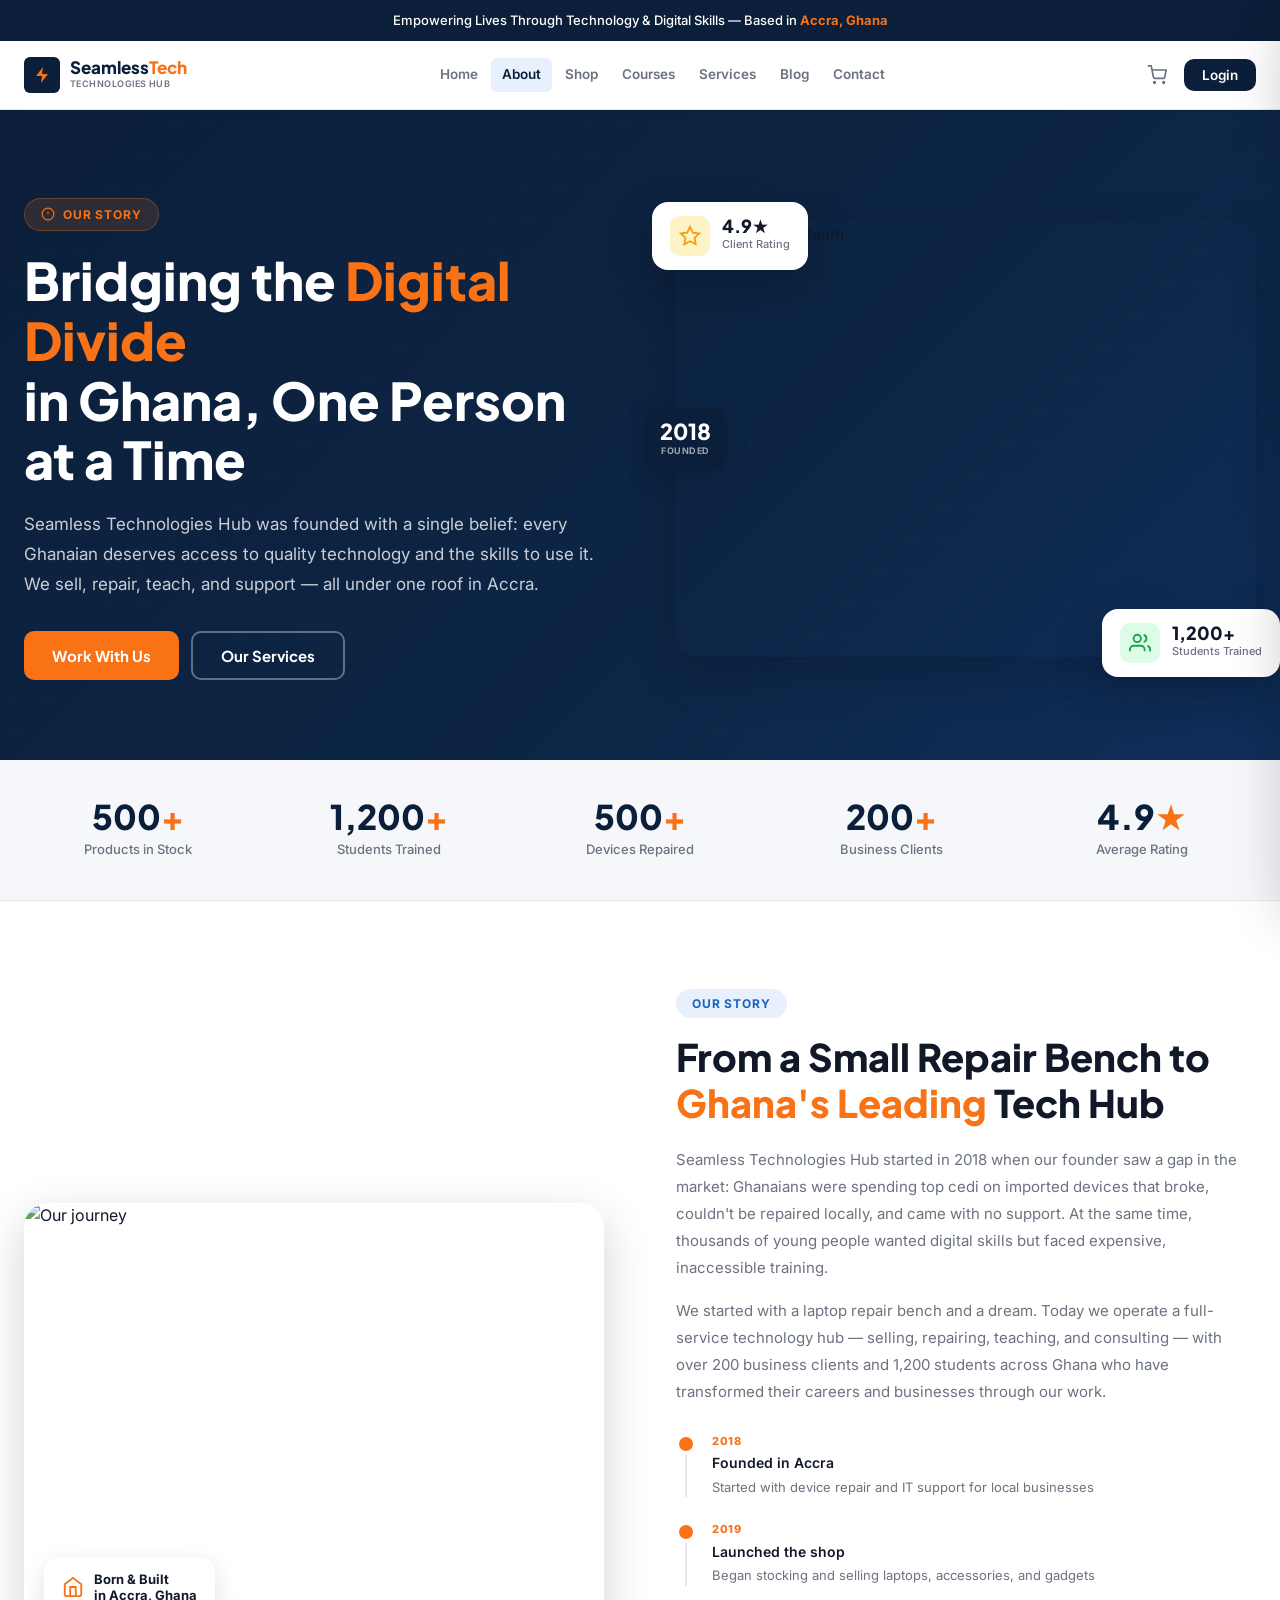
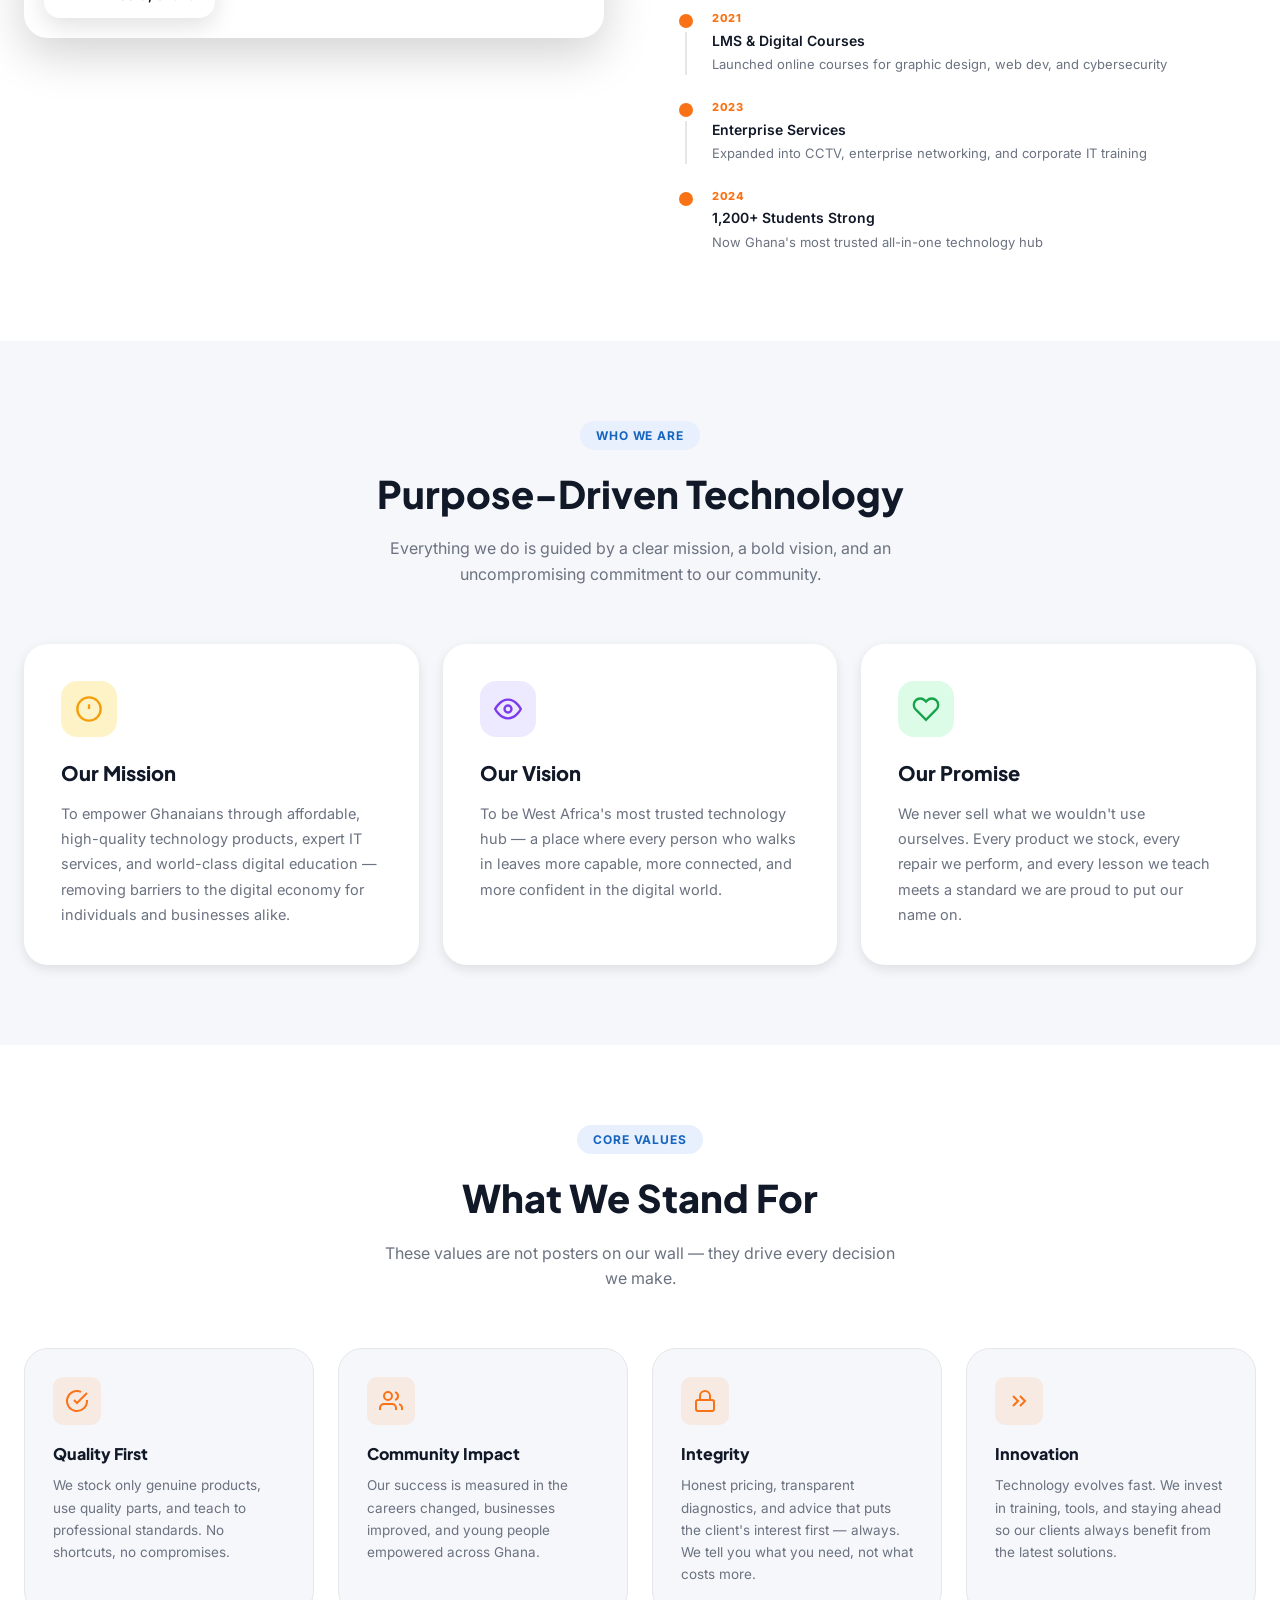
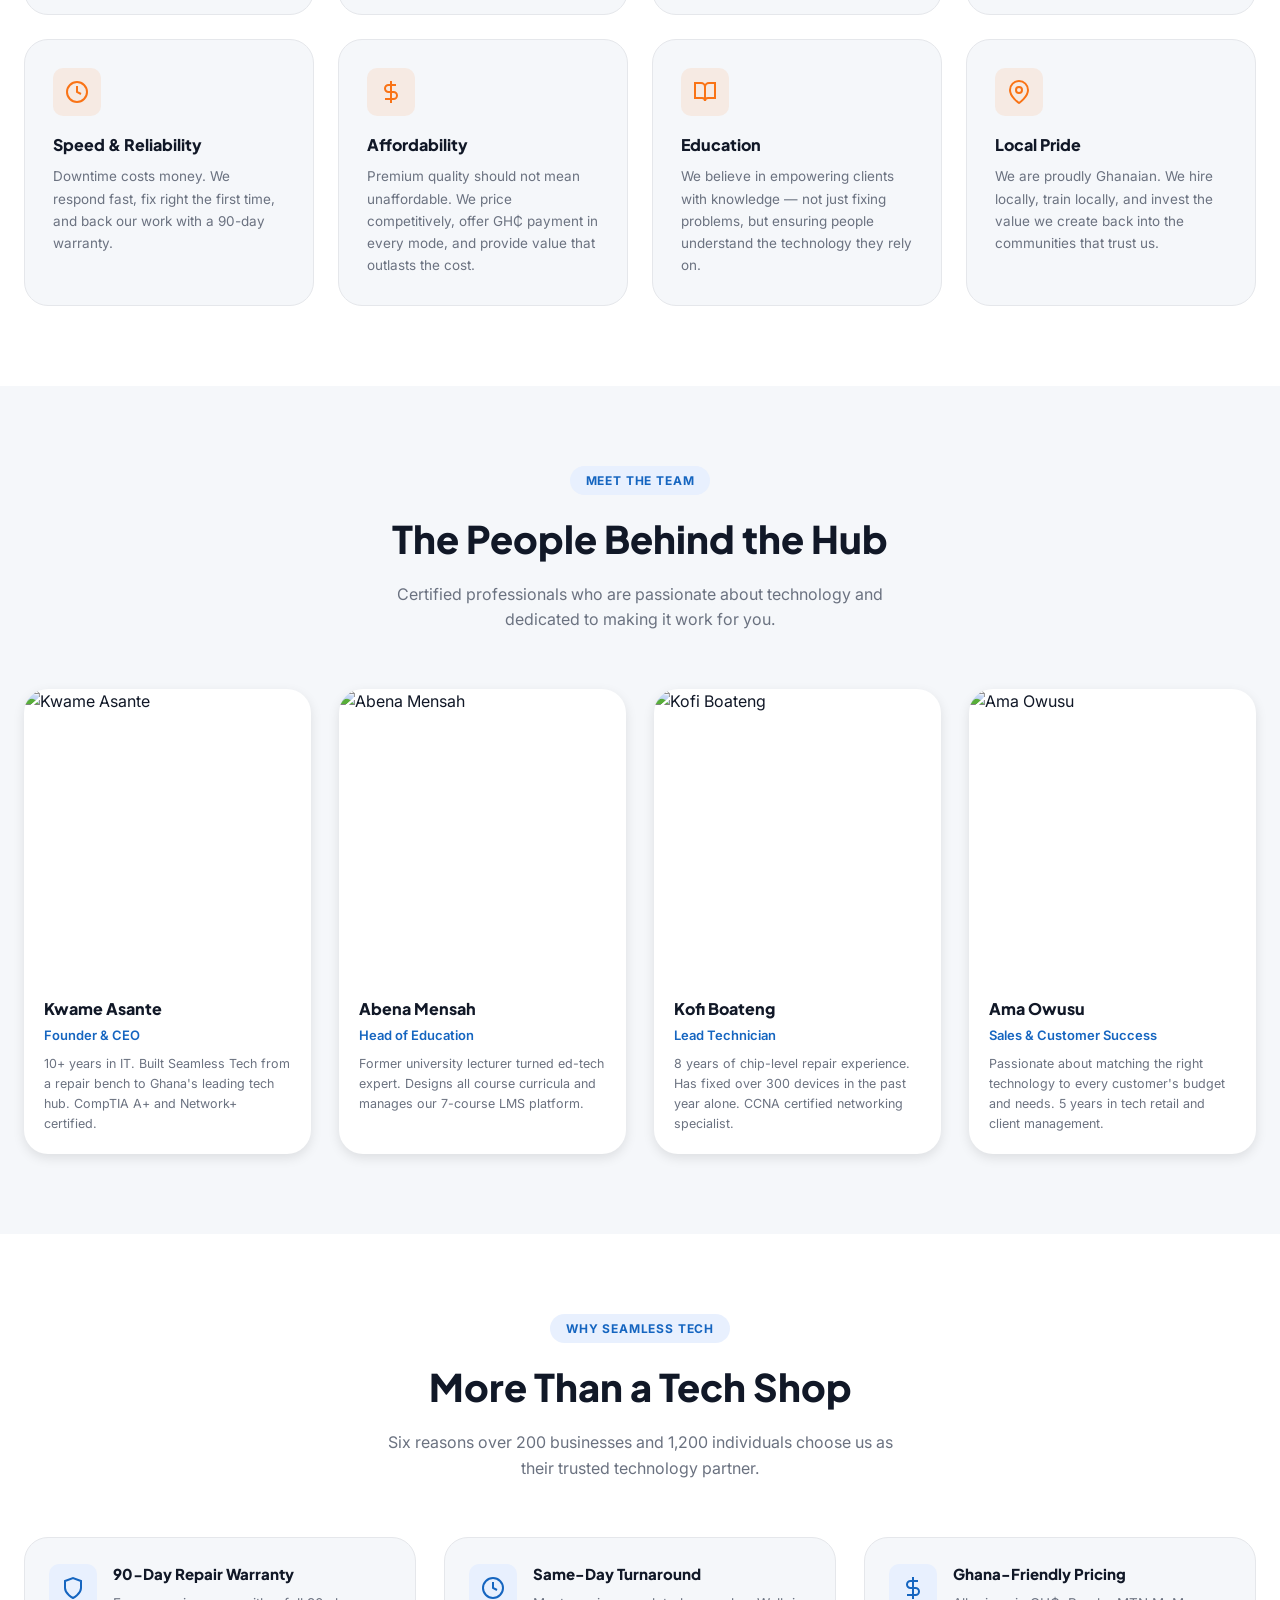
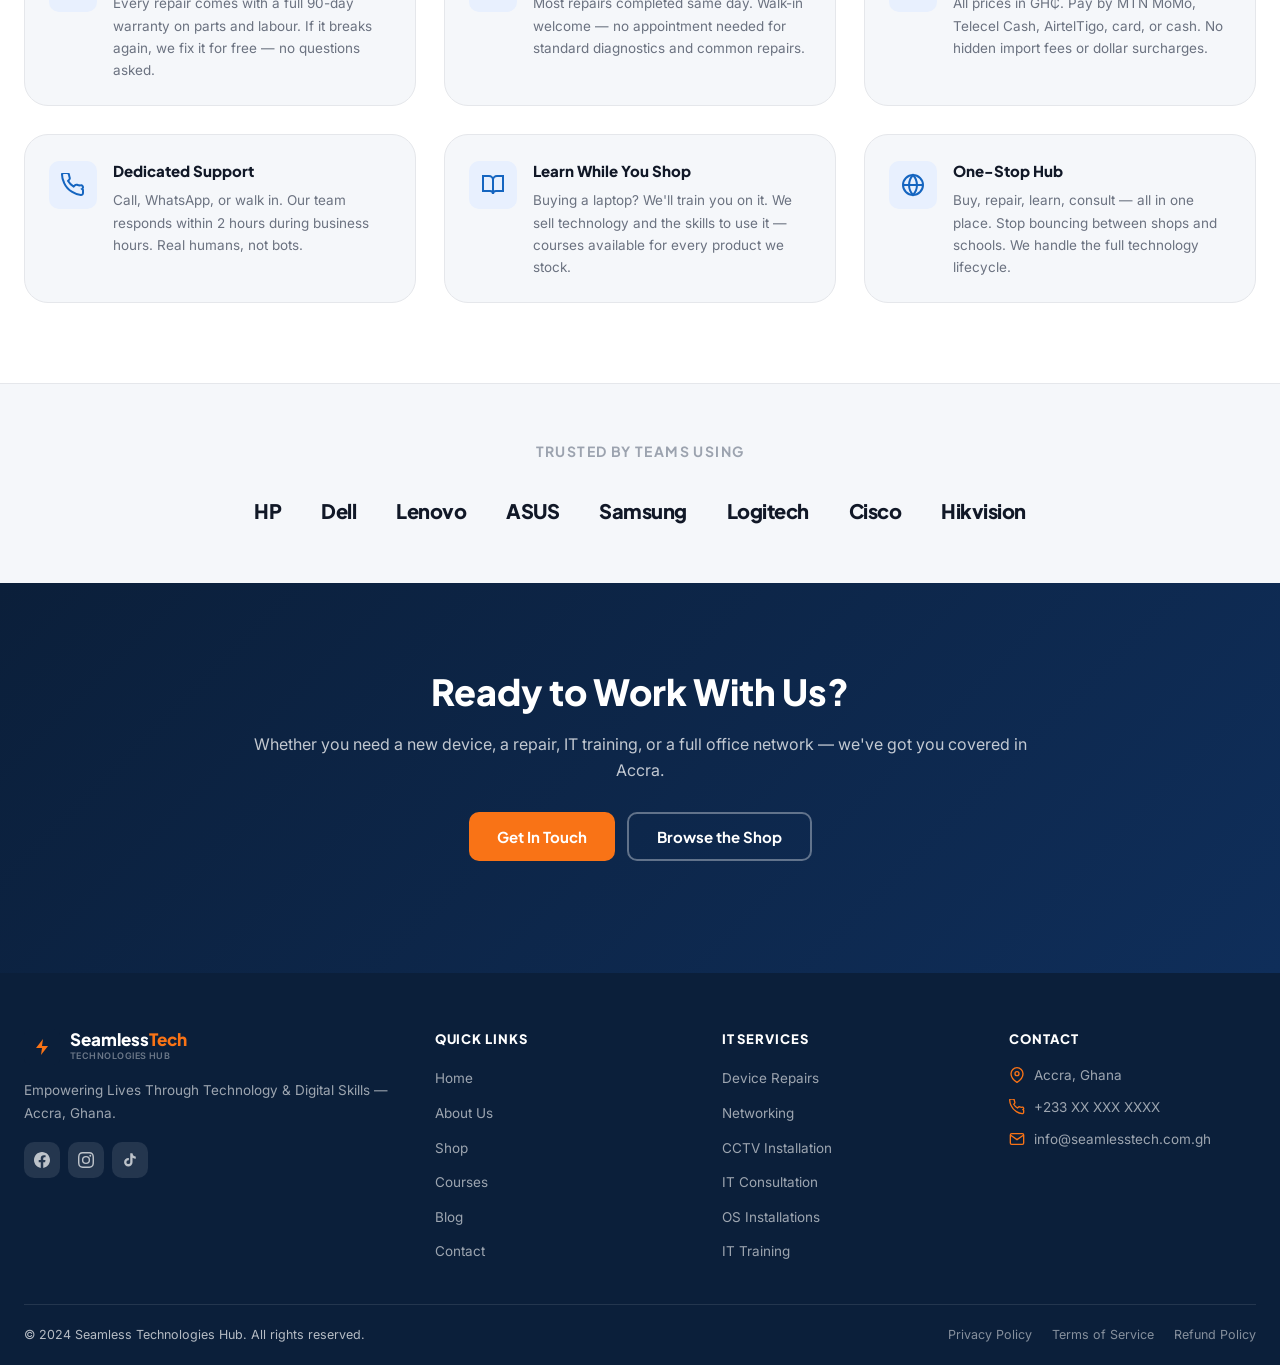
==== about.html @ 47b80f0e "feat: add about.html — company about page Split hero with floating stat cards, 5-point founding time" ====
<!DOCTYPE html>
<html lang="en">
<head>
<meta charset="UTF-8">
<meta name="viewport" content="width=device-width,initial-scale=1">
<title>About Us — Seamless Technologies Hub</title>
<link rel="preconnect" href="https://fonts.googleapis.com">
<link rel="preconnect" href="https://fonts.gstatic.com" crossorigin>
<link href="https://fonts.googleapis.com/css2?family=Inter:wght@400;500;600&family=Plus+Jakarta+Sans:wght@600;700;800&display=swap" rel="stylesheet">
<style>
:root{
  --navy:#0B1F3A;--navy-mid:#1A3A6B;--blue:#1565C0;--blue-lt:#E8F0FE;
  --orange:#F97316;--orange-dk:#EA6508;--white:#FFFFFF;--off-white:#F5F7FA;
  --gray-100:#F3F4F6;--gray-200:#E5E7EB;--gray-400:#9CA3AF;--gray-600:#6B7280;--gray-900:#111827;
  --green:#16A34A;--red:#DC2626;--amber:#F59E0B;
  --font-head:'Plus Jakarta Sans',sans-serif;--font-body:'Inter',sans-serif;
  --shadow-sm:0 1px 3px rgba(0,0,0,0.08);--shadow-md:0 4px 12px rgba(0,0,0,0.10);
  --shadow-lg:0 8px 24px rgba(0,0,0,0.12);--shadow-xl:0 16px 48px rgba(0,0,0,0.18);
  --r-sm:6px;--r-md:10px;--r-lg:16px;--r-xl:24px;--r-full:9999px;
}
*{margin:0;padding:0;box-sizing:border-box}
body{font-family:var(--font-body);color:var(--gray-900);background:#fff;line-height:1.6}
a{text-decoration:none;color:inherit}
img{display:block;max-width:100%}

/* ANNOUNCE */
.announce{background:var(--navy);color:#fff;text-align:center;padding:10px 20px;font-size:13px;font-weight:500}
.announce strong{color:var(--orange)}

/* HEADER */
.header{background:#fff;border-bottom:1px solid var(--gray-200);position:sticky;top:0;z-index:100;box-shadow:var(--shadow-sm)}
.hdr-inner{max-width:1280px;margin:0 auto;padding:0 24px;display:flex;align-items:center;gap:24px;height:68px}
.logo{display:flex;align-items:center;gap:10px;text-decoration:none;flex-shrink:0}
.logo-mark{width:36px;height:36px;background:var(--navy);border-radius:var(--r-sm);display:flex;align-items:center;justify-content:center}
.logo-mark svg{width:20px;height:20px}
.logo-text{font-family:var(--font-head);font-weight:800;font-size:17px;color:var(--navy);line-height:1.1}
.logo-text span{color:var(--orange)}
.logo-sub{font-size:9px;font-weight:600;color:var(--gray-600);letter-spacing:.05em;text-transform:uppercase}
nav{display:flex;align-items:center;gap:2px;flex:1;justify-content:center}
nav a{font-size:13.5px;font-weight:600;color:var(--gray-600);padding:6px 11px;border-radius:var(--r-sm);transition:.2s;white-space:nowrap}
nav a:hover{background:var(--blue-lt);color:var(--blue)}
nav a.active{color:var(--navy);background:var(--blue-lt)}
.hdr-actions{display:flex;align-items:center;gap:8px;flex-shrink:0}
.hdr-icon{width:38px;height:38px;border:none;background:none;cursor:pointer;border-radius:var(--r-md);display:flex;align-items:center;justify-content:center;color:var(--gray-600);transition:.2s;position:relative}
.hdr-icon:hover{background:var(--gray-100);color:var(--navy)}
.cart-badge{position:absolute;top:4px;right:4px;background:var(--orange);color:#fff;border-radius:var(--r-full);font-size:9px;font-weight:700;min-width:16px;height:16px;display:flex;align-items:center;justify-content:center;padding:0 3px}
.btn-login{background:var(--navy);color:#fff;border:none;padding:8px 18px;border-radius:var(--r-md);font-size:13.5px;font-weight:600;cursor:pointer;font-family:var(--font-body);transition:.2s}
.btn-login:hover{background:var(--navy-mid)}
.hamburger{display:none;flex-direction:column;gap:5px;cursor:pointer;padding:8px;background:none;border:none}
.hamburger span{display:block;width:22px;height:2px;background:var(--gray-900);border-radius:2px}
.mobile-nav{display:none;background:#fff;border-top:1px solid var(--gray-200);padding:16px 24px;flex-direction:column;gap:4px}
.mobile-nav a{padding:10px 12px;border-radius:var(--r-sm);font-size:14px;font-weight:600;color:var(--gray-700)}
.mobile-nav a:hover,.mobile-nav a.active{background:var(--blue-lt);color:var(--blue)}
.mobile-nav.open{display:flex}

/* HERO */
.hero{background:linear-gradient(135deg,var(--navy) 0%,#0d2545 60%,#0f2e5a 100%);padding:88px 24px 80px;position:relative;overflow:hidden}
.hero::before{content:'';position:absolute;inset:0;background-image:radial-gradient(circle,rgba(255,255,255,.04) 1px,transparent 1px);background-size:32px 32px;pointer-events:none}
.hero-inner{max-width:1280px;margin:0 auto;display:grid;grid-template-columns:1fr 1fr;gap:72px;align-items:center;position:relative;z-index:1}
.hero-eyebrow{display:inline-flex;align-items:center;gap:8px;background:rgba(249,115,22,.15);border:1px solid rgba(249,115,22,.3);border-radius:var(--r-full);padding:6px 16px;font-size:12px;font-weight:700;color:var(--orange);text-transform:uppercase;letter-spacing:.07em;margin-bottom:20px}
.hero-title{font-family:var(--font-head);font-size:clamp(30px,4.5vw,52px);font-weight:800;color:#fff;line-height:1.15;margin-bottom:20px}
.hero-title em{color:var(--orange);font-style:normal}
.hero-sub{font-size:17px;color:rgba(255,255,255,.78);line-height:1.75;margin-bottom:32px}
.hero-cta-row{display:flex;gap:12px;flex-wrap:wrap}
.btn-primary{background:var(--orange);color:#fff;border:none;padding:13px 28px;border-radius:var(--r-md);font-size:15px;font-weight:700;font-family:var(--font-head);cursor:pointer;transition:.2s}
.btn-primary:hover{background:var(--orange-dk);transform:translateY(-1px);box-shadow:0 4px 16px rgba(249,115,22,.4)}
.btn-outline-white{background:transparent;color:#fff;border:2px solid rgba(255,255,255,.35);padding:13px 28px;border-radius:var(--r-md);font-size:15px;font-weight:700;font-family:var(--font-head);cursor:pointer;transition:.2s}
.btn-outline-white:hover{border-color:#fff;background:rgba(255,255,255,.08)}

/* HERO IMAGE CLUSTER */
.hero-visual{position:relative;display:flex;justify-content:center;align-items:center}
.hero-img-main{width:100%;border-radius:var(--r-xl);overflow:hidden;box-shadow:var(--shadow-xl);aspect-ratio:4/3}
.hero-img-main img{width:100%;height:100%;object-fit:cover}
.hero-float-card{position:absolute;background:#fff;border-radius:var(--r-lg);padding:14px 18px;box-shadow:var(--shadow-xl);display:flex;align-items:center;gap:12px}
.hero-float-card.top-left{top:-20px;left:-24px}
.hero-float-card.bottom-right{bottom:-20px;right:-24px}
.float-icon{width:40px;height:40px;border-radius:var(--r-md);display:flex;align-items:center;justify-content:center;flex-shrink:0}
.float-num{font-family:var(--font-head);font-size:18px;font-weight:800;color:var(--gray-900);line-height:1}
.float-label{font-size:11px;color:var(--gray-600);font-weight:500;margin-top:1px}
.founded-badge{position:absolute;top:50%;left:-32px;transform:translateY(-50%);background:var(--navy);border-radius:var(--r-lg);padding:12px 16px;box-shadow:var(--shadow-lg);text-align:center;color:#fff;min-width:72px}
.founded-badge .year{font-family:var(--font-head);font-size:22px;font-weight:800;line-height:1}
.founded-badge .tag{font-size:9px;font-weight:700;color:rgba(255,255,255,.6);text-transform:uppercase;letter-spacing:.06em;margin-top:2px}

/* STATS STRIP */
.stats-strip{background:var(--off-white);border-bottom:1px solid var(--gray-200);padding:40px 24px}
.stats-inner{max-width:1280px;margin:0 auto;display:grid;grid-template-columns:repeat(5,1fr);gap:24px;text-align:center}
.stat-num{font-family:var(--font-head);font-size:34px;font-weight:800;color:var(--navy);line-height:1}
.stat-num span{color:var(--orange)}
.stat-label{font-size:13px;color:var(--gray-600);margin-top:5px;font-weight:500}

/* STORY */
.story-section{padding:88px 24px}
.story-inner{max-width:1280px;margin:0 auto;display:grid;grid-template-columns:1fr 1fr;gap:72px;align-items:center}
.story-img{border-radius:var(--r-xl);overflow:hidden;box-shadow:var(--shadow-xl);aspect-ratio:4/3;position:relative}
.story-img img{width:100%;height:100%;object-fit:cover}
.story-img-badge{position:absolute;bottom:20px;left:20px;background:#fff;border-radius:var(--r-lg);padding:14px 18px;box-shadow:var(--shadow-lg);display:flex;align-items:center;gap:10px}
.story-img-badge svg{width:22px;height:22px;color:var(--orange)}
.story-img-badge-text{font-size:13px;font-weight:700;color:var(--gray-900);line-height:1.3}
.story-content .section-eyebrow{display:inline-block;background:var(--blue-lt);color:var(--blue);border-radius:var(--r-full);padding:5px 16px;font-size:12px;font-weight:700;text-transform:uppercase;letter-spacing:.07em;margin-bottom:16px}
.story-content h2{font-family:var(--font-head);font-size:clamp(26px,3.5vw,38px);font-weight:800;color:var(--gray-900);line-height:1.2;margin-bottom:20px}
.story-content h2 span{color:var(--orange)}
.story-content p{font-size:15px;color:var(--gray-600);line-height:1.8;margin-bottom:16px}
.story-milestones{display:flex;flex-direction:column;gap:0;margin-top:28px}
.milestone{display:flex;gap:16px;padding-bottom:24px;position:relative}
.milestone:last-child{padding-bottom:0}
.milestone-line{display:flex;flex-direction:column;align-items:center;flex-shrink:0;width:20px}
.milestone-dot{width:14px;height:14px;border-radius:var(--r-full);background:var(--orange);border:2px solid var(--orange);flex-shrink:0;margin-top:4px}
.milestone-tail{flex:1;width:2px;background:var(--gray-200);margin-top:4px}
.milestone:last-child .milestone-tail{display:none}
.milestone-year{font-size:11px;font-weight:800;color:var(--orange);text-transform:uppercase;letter-spacing:.06em;margin-bottom:2px}
.milestone-text{font-size:14px;color:var(--gray-900);font-weight:600;margin-bottom:2px}
.milestone-sub{font-size:13px;color:var(--gray-600)}

/* MISSION VISION */
.mv-section{background:var(--off-white);padding:80px 24px}
.mv-inner{max-width:1280px;margin:0 auto}
.mv-header{text-align:center;margin-bottom:56px}
.mv-header h2{font-family:var(--font-head);font-size:clamp(26px,4vw,38px);font-weight:800;color:var(--gray-900);margin-bottom:12px}
.mv-header p{font-size:16px;color:var(--gray-600);max-width:520px;margin:0 auto}
.mv-grid{display:grid;grid-template-columns:repeat(3,1fr);gap:24px}
.mv-card{background:#fff;border-radius:var(--r-xl);padding:36px;box-shadow:var(--shadow-md);transition:.2s;border:1px solid transparent}
.mv-card:hover{box-shadow:var(--shadow-lg);border-color:var(--gray-200);transform:translateY(-3px)}
.mv-icon{width:56px;height:56px;border-radius:var(--r-lg);display:flex;align-items:center;justify-content:center;margin-bottom:20px}
.mv-card h3{font-family:var(--font-head);font-size:20px;font-weight:800;color:var(--gray-900);margin-bottom:12px}
.mv-card p{font-size:14.5px;color:var(--gray-600);line-height:1.75}

/* VALUES */
.values-section{padding:80px 24px}
.values-inner{max-width:1280px;margin:0 auto}
.values-header{text-align:center;margin-bottom:56px}
.section-eyebrow{display:inline-block;background:var(--blue-lt);color:var(--blue);border-radius:var(--r-full);padding:5px 16px;font-size:12px;font-weight:700;text-transform:uppercase;letter-spacing:.07em;margin-bottom:14px}
.section-title{font-family:var(--font-head);font-size:clamp(26px,4vw,38px);font-weight:800;color:var(--gray-900);margin-bottom:12px}
.section-sub{font-size:16px;color:var(--gray-600);max-width:520px;margin:0 auto}
.values-grid{display:grid;grid-template-columns:repeat(4,1fr);gap:24px}
.value-card{background:var(--off-white);border-radius:var(--r-xl);padding:28px;border:1px solid var(--gray-200);transition:.2s}
.value-card:hover{background:var(--navy);border-color:var(--navy)}
.value-card:hover .value-title{color:#fff}
.value-card:hover .value-desc{color:rgba(255,255,255,.7)}
.value-icon{width:48px;height:48px;border-radius:var(--r-md);background:rgba(249,115,22,.1);display:flex;align-items:center;justify-content:center;margin-bottom:16px;transition:.2s}
.value-card:hover .value-icon{background:rgba(249,115,22,.2)}
.value-icon svg{width:24px;height:24px;color:var(--orange)}
.value-title{font-family:var(--font-head);font-size:16px;font-weight:800;color:var(--gray-900);margin-bottom:8px;transition:.2s}
.value-desc{font-size:13.5px;color:var(--gray-600);line-height:1.65;transition:.2s}

/* TEAM */
.team-section{background:var(--off-white);padding:80px 24px}
.team-inner{max-width:1280px;margin:0 auto}
.team-header{text-align:center;margin-bottom:56px}
.team-grid{display:grid;grid-template-columns:repeat(4,1fr);gap:28px}
.team-card{background:#fff;border-radius:var(--r-xl);overflow:hidden;box-shadow:var(--shadow-md);transition:.2s}
.team-card:hover{box-shadow:var(--shadow-lg);transform:translateY(-4px)}
.team-card-img{aspect-ratio:1;overflow:hidden;position:relative}
.team-card-img img{width:100%;height:100%;object-fit:cover;transition:.4s}
.team-card:hover .team-card-img img{transform:scale(1.06)}
.team-overlay{position:absolute;inset:0;background:linear-gradient(to top,rgba(11,31,58,.8) 0%,transparent 50%);opacity:0;transition:.3s;display:flex;align-items:flex-end;padding:16px}
.team-card:hover .team-overlay{opacity:1}
.team-social{display:flex;gap:8px}
.team-social-btn{width:32px;height:32px;background:rgba(255,255,255,.15);border-radius:var(--r-sm);display:flex;align-items:center;justify-content:center;color:#fff;transition:.2s;border:1px solid rgba(255,255,255,.2)}
.team-social-btn:hover{background:var(--orange);border-color:var(--orange)}
.team-social-btn svg{width:14px;height:14px}
.team-body{padding:20px}
.team-name{font-family:var(--font-head);font-size:16px;font-weight:800;color:var(--gray-900);margin-bottom:4px}
.team-role{font-size:13px;color:var(--blue);font-weight:600;margin-bottom:8px}
.team-bio{font-size:12.5px;color:var(--gray-600);line-height:1.6}

/* WHY US */
.why-section{padding:80px 24px;background:#fff}
.why-inner{max-width:1280px;margin:0 auto}
.why-grid{display:grid;grid-template-columns:repeat(3,1fr);gap:28px;margin-top:56px}
.why-card{display:flex;gap:16px;padding:24px;border-radius:var(--r-xl);background:var(--off-white);border:1px solid var(--gray-200);transition:.2s}
.why-card:hover{box-shadow:var(--shadow-md);border-color:var(--blue-lt)}
.why-icon{width:48px;height:48px;border-radius:var(--r-md);background:var(--blue-lt);display:flex;align-items:center;justify-content:center;flex-shrink:0;margin-top:2px}
.why-icon svg{width:24px;height:24px;color:var(--blue)}
.why-content h4{font-family:var(--font-head);font-size:15px;font-weight:800;color:var(--gray-900);margin-bottom:6px}
.why-content p{font-size:13.5px;color:var(--gray-600);line-height:1.65}

/* PARTNERS */
.partners-section{padding:56px 24px;background:var(--off-white);border-top:1px solid var(--gray-200)}
.partners-inner{max-width:1280px;margin:0 auto;text-align:center}
.partners-inner h3{font-family:var(--font-head);font-size:14px;font-weight:700;color:var(--gray-400);text-transform:uppercase;letter-spacing:.1em;margin-bottom:32px}
.partner-logos{display:flex;align-items:center;justify-content:center;gap:40px;flex-wrap:wrap}
.partner-logo{font-family:var(--font-head);font-size:20px;font-weight:800;color:var(--gray-300);letter-spacing:-.5px;transition:.2s}
.partner-logo:hover{color:var(--gray-400)}

/* CTA BANNER */
.cta-banner{background:linear-gradient(135deg,var(--navy) 0%,#0f2e5a 100%);padding:80px 24px}
.cta-inner{max-width:800px;margin:0 auto;text-align:center}
.cta-inner h2{font-family:var(--font-head);font-size:clamp(24px,3.5vw,36px);font-weight:800;color:#fff;margin-bottom:12px}
.cta-inner p{font-size:16px;color:rgba(255,255,255,.75);margin-bottom:28px}
.cta-btns{display:flex;gap:12px;justify-content:center;flex-wrap:wrap;margin-bottom:32px}
.cta-btn-secondary{background:transparent;color:#fff;border:2px solid rgba(255,255,255,.35);padding:13px 28px;border-radius:var(--r-md);font-size:15px;font-weight:700;font-family:var(--font-head);cursor:pointer;transition:.2s}
.cta-btn-secondary:hover{border-color:#fff;background:rgba(255,255,255,.08)}

/* FOOTER */
footer{background:var(--navy);color:rgba(255,255,255,.7);padding:56px 24px 0}
.footer-grid{max-width:1280px;margin:0 auto;display:grid;grid-template-columns:1.5fr 1fr 1fr 1fr;gap:40px;margin-bottom:40px}
.footer-brand .logo-text{color:#fff}
.footer-desc{font-size:13.5px;line-height:1.7;margin-bottom:18px;color:rgba(255,255,255,.6)}
.social-row{display:flex;gap:8px}
.social-btn{width:36px;height:36px;background:rgba(255,255,255,.1);border-radius:var(--r-md);display:flex;align-items:center;justify-content:center;color:rgba(255,255,255,.7);transition:.2s}
.social-btn:hover{background:var(--orange);color:#fff}
.social-btn svg{width:16px;height:16px}
.footer-col h4{font-family:var(--font-head);font-size:13px;font-weight:800;text-transform:uppercase;letter-spacing:.07em;color:#fff;margin-bottom:16px}
.footer-col ul{list-style:none;display:flex;flex-direction:column;gap:9px}
.footer-col ul li a{font-size:13.5px;color:rgba(255,255,255,.6);transition:.2s}
.footer-col ul li a:hover{color:#fff}
.footer-contact-item{display:flex;align-items:flex-start;gap:9px;font-size:13.5px;color:rgba(255,255,255,.6);margin-bottom:10px}
.footer-contact-item svg{width:16px;height:16px;flex-shrink:0;margin-top:2px;color:var(--orange)}
.footer-bottom{max-width:1280px;margin:0 auto;border-top:1px solid rgba(255,255,255,.1);padding:20px 0;display:flex;align-items:center;justify-content:space-between;font-size:12.5px;gap:16px;flex-wrap:wrap}
.footer-bottom-links{display:flex;gap:20px}
.footer-bottom-links a{color:rgba(255,255,255,.5);transition:.2s}
.footer-bottom-links a:hover{color:#fff}

/* CART DRAWER */
.overlay{position:fixed;inset:0;background:rgba(0,0,0,.4);z-index:200;opacity:0;pointer-events:none;transition:.3s}
.overlay.open{opacity:1;pointer-events:all}
.cart-drawer{position:fixed;right:0;top:0;bottom:0;width:400px;max-width:100vw;background:#fff;z-index:201;transform:translateX(100%);transition:.3s cubic-bezier(.4,0,0,.1);display:flex;flex-direction:column;box-shadow:var(--shadow-xl)}
.cart-drawer.open{transform:translateX(0)}
.cd-head{display:flex;align-items:center;justify-content:space-between;padding:18px 20px;border-bottom:1px solid var(--gray-200)}
.cd-head h3{font-family:var(--font-head);font-weight:800;font-size:16px}
.cd-close{background:none;border:none;cursor:pointer;padding:6px;border-radius:var(--r-sm);color:var(--gray-600);transition:.2s}
.cd-close:hover{background:var(--gray-100)}
.cd-body{flex:1;overflow-y:auto;padding:16px 20px}
.cd-empty{text-align:center;padding:48px 20px;color:var(--gray-600)}
.cd-empty svg{width:56px;height:56px;margin:0 auto 16px;color:var(--gray-300)}
.cd-empty h4{font-family:var(--font-head);font-size:16px;font-weight:700;color:var(--gray-900);margin-bottom:6px}
.cd-item{display:flex;gap:12px;padding:12px 0;border-bottom:1px solid var(--gray-200)}
.cd-item-img{width:64px;height:64px;border-radius:var(--r-md);object-fit:cover;flex-shrink:0;background:var(--gray-100)}
.cd-item-info{flex:1;min-width:0}
.cd-item-name{font-size:13.5px;font-weight:600;color:var(--gray-900);line-height:1.4;margin-bottom:4px;white-space:nowrap;overflow:hidden;text-overflow:ellipsis}
.cd-item-price{font-size:13px;color:var(--orange);font-weight:700}
.cd-item-controls{display:flex;align-items:center;gap:8px;margin-top:6px}
.cd-qty-btn{width:26px;height:26px;border:1px solid var(--gray-200);background:#fff;border-radius:var(--r-sm);cursor:pointer;font-size:15px;font-weight:600;color:var(--gray-700);display:flex;align-items:center;justify-content:center;transition:.2s}
.cd-qty-btn:hover{border-color:var(--navy);color:var(--navy)}
.cd-qty-val{font-size:13px;font-weight:600;min-width:20px;text-align:center}
.cd-item-remove{background:none;border:none;cursor:pointer;color:var(--gray-400);font-size:12px;margin-left:auto;transition:.2s}
.cd-item-remove:hover{color:var(--red)}
.cd-foot{padding:16px 20px;border-top:1px solid var(--gray-200)}
.cd-subtotal{display:flex;justify-content:space-between;font-size:14px;margin-bottom:14px}
.cd-subtotal strong{font-family:var(--font-head);font-size:16px;color:var(--gray-900)}
.cd-subtotal span{font-family:var(--font-head);font-size:16px;font-weight:800;color:var(--orange)}
.cd-checkout{width:100%;background:var(--orange);color:#fff;border:none;padding:14px;border-radius:var(--r-md);font-size:15px;font-weight:700;font-family:var(--font-head);cursor:pointer;transition:.2s;margin-bottom:8px}
.cd-checkout:hover{background:var(--orange-dk)}
.cd-view{width:100%;background:transparent;color:var(--navy);border:2px solid var(--gray-200);padding:12px;border-radius:var(--r-md);font-size:14px;font-weight:600;font-family:var(--font-body);cursor:pointer;transition:.2s}
.cd-view:hover{border-color:var(--navy);background:var(--gray-100)}

/* RESPONSIVE */
@media(max-width:1100px){
  .values-grid{grid-template-columns:repeat(2,1fr)}
  .team-grid{grid-template-columns:repeat(2,1fr)}
}
@media(max-width:900px){
  nav{display:none}
  .hamburger{display:flex}
  .hero-inner{grid-template-columns:1fr}
  .hero-visual{display:none}
  .story-inner{grid-template-columns:1fr}
  .story-img{max-width:100%}
  .mv-grid{grid-template-columns:1fr 1fr}
  .why-grid{grid-template-columns:1fr 1fr}
  .stats-inner{grid-template-columns:repeat(3,1fr)}
}
@media(max-width:640px){
  .team-grid{grid-template-columns:1fr 1fr}
  .mv-grid{grid-template-columns:1fr}
  .why-grid{grid-template-columns:1fr}
  .values-grid{grid-template-columns:1fr 1fr}
  .stats-inner{grid-template-columns:repeat(2,1fr)}
  .footer-grid{grid-template-columns:1fr 1fr;gap:28px}
}
@media(max-width:380px){
  .team-grid{grid-template-columns:1fr}
  .values-grid{grid-template-columns:1fr}
  .footer-grid{grid-template-columns:1fr}
}
</style>
</head>
<body>

<div class="announce">Empowering Lives Through Technology &amp; Digital Skills — Based in <strong>Accra, Ghana</strong></div>

<header class="header">
  <div class="hdr-inner">
    <a href="index.html" class="logo">
      <div class="logo-mark"><svg viewBox="0 0 20 20" fill="none"><path d="M11 2L4 11h6l-1 7 7-9h-6l1-7z" fill="#F97316"/></svg></div>
      <div><div class="logo-text">Seamless<span>Tech</span></div><div class="logo-sub">Technologies Hub</div></div>
    </a>
    <nav>
      <a href="index.html">Home</a>
      <a href="about.html" class="active">About</a>
      <a href="shop.html">Shop</a>
      <a href="courses.html">Courses</a>
      <a href="services.html">Services</a>
      <a href="blog.html">Blog</a>
      <a href="contact.html">Contact</a>
    </nav>
    <div class="hdr-actions">
      <button class="hdr-icon" onclick="openCart()" aria-label="Cart">
        <svg width="20" height="20" viewBox="0 0 24 24" fill="none" stroke="currentColor" stroke-width="2"><circle cx="9" cy="21" r="1"/><circle cx="20" cy="21" r="1"/><path d="M1 1h4l2.68 13.39a2 2 0 0 0 2 1.61h9.72a2 2 0 0 0 2-1.61L23 6H6"/></svg>
        <span class="cart-badge" id="cartBadge" style="display:none">0</span>
      </button>
      <button class="btn-login" onclick="window.location.href='login.html'">Login</button>
      <button class="hamburger" onclick="toggleMobileNav()"><span></span><span></span><span></span></button>
    </div>
  </div>
  <div class="mobile-nav" id="mobileNav">
    <a href="index.html">Home</a><a href="about.html" class="active">About</a><a href="shop.html">Shop</a>
    <a href="courses.html">Courses</a><a href="services.html">Services</a>
    <a href="blog.html">Blog</a><a href="contact.html">Contact</a><a href="login.html">Login / Register</a>
  </div>
</header>

<!-- HERO -->
<section class="hero">
  <div class="hero-inner">
    <div class="hero-left">
      <div class="hero-eyebrow">
        <svg viewBox="0 0 24 24" fill="none" stroke="currentColor" stroke-width="2" width="14" height="14"><circle cx="12" cy="12" r="10"/><line x1="12" y1="8" x2="12" y2="12"/><line x1="12" y1="16" x2="12.01" y2="16"/></svg>
        Our Story
      </div>
      <h1 class="hero-title">Bridging the <em>Digital Divide</em><br>in Ghana, One Person at a Time</h1>
      <p class="hero-sub">Seamless Technologies Hub was founded with a single belief: every Ghanaian deserves access to quality technology and the skills to use it. We sell, repair, teach, and support — all under one roof in Accra.</p>
      <div class="hero-cta-row">
        <button class="btn-primary" onclick="window.location.href='contact.html'">Work With Us</button>
        <button class="btn-outline-white" onclick="window.location.href='services.html'">Our Services</button>
      </div>
    </div>
    <div class="hero-visual">
      <div class="hero-img-main">
        <img src="https://images.unsplash.com/photo-1522071820081-009f0129c71c?auto=format&fit=crop&w=800&q=85" alt="Seamless Tech team">
      </div>
      <div class="hero-float-card top-left">
        <div class="float-icon" style="background:#FEF3C7">
          <svg width="22" height="22" viewBox="0 0 24 24" fill="none" stroke="#F59E0B" stroke-width="2"><polygon points="12 2 15.09 8.26 22 9.27 17 14.14 18.18 21.02 12 17.77 5.82 21.02 7 14.14 2 9.27 8.91 8.26 12 2"/></svg>
        </div>
        <div>
          <div class="float-num">4.9★</div>
          <div class="float-label">Client Rating</div>
        </div>
      </div>
      <div class="hero-float-card bottom-right">
        <div class="float-icon" style="background:#DCFCE7">
          <svg width="22" height="22" viewBox="0 0 24 24" fill="none" stroke="#16A34A" stroke-width="2"><path d="M17 21v-2a4 4 0 0 0-4-4H5a4 4 0 0 0-4 4v2"/><circle cx="9" cy="7" r="4"/><path d="M23 21v-2a4 4 0 0 0-3-3.87"/><path d="M16 3.13a4 4 0 0 1 0 7.75"/></svg>
        </div>
        <div>
          <div class="float-num">1,200+</div>
          <div class="float-label">Students Trained</div>
        </div>
      </div>
      <div class="founded-badge">
        <div class="year">2018</div>
        <div class="tag">Founded</div>
      </div>
    </div>
  </div>
</section>

<!-- STATS -->
<div class="stats-strip">
  <div class="stats-inner">
    <div class="stat-item">
      <div class="stat-num">500<span>+</span></div>
      <div class="stat-label">Products in Stock</div>
    </div>
    <div class="stat-item">
      <div class="stat-num">1,200<span>+</span></div>
      <div class="stat-label">Students Trained</div>
    </div>
    <div class="stat-item">
      <div class="stat-num">500<span>+</span></div>
      <div class="stat-label">Devices Repaired</div>
    </div>
    <div class="stat-item">
      <div class="stat-num">200<span>+</span></div>
      <div class="stat-label">Business Clients</div>
    </div>
    <div class="stat-item">
      <div class="stat-num">4.9<span>★</span></div>
      <div class="stat-label">Average Rating</div>
    </div>
  </div>
</div>

<!-- OUR STORY -->
<section class="story-section">
  <div class="story-inner">
    <div class="story-img">
      <img src="https://images.unsplash.com/photo-1531482615713-2afd69097998?auto=format&fit=crop&w=800&q=85" alt="Our journey">
      <div class="story-img-badge">
        <svg viewBox="0 0 24 24" fill="none" stroke="currentColor" stroke-width="2"><path d="M3 9l9-7 9 7v11a2 2 0 0 1-2 2H5a2 2 0 0 1-2-2z"/><polyline points="9 22 9 12 15 12 15 22"/></svg>
        <div class="story-img-badge-text">Born &amp; Built<br>in Accra, Ghana</div>
      </div>
    </div>
    <div class="story-content">
      <div class="section-eyebrow">Our Story</div>
      <h2>From a Small Repair Bench to <span>Ghana's Leading</span> Tech Hub</h2>
      <p>Seamless Technologies Hub started in 2018 when our founder saw a gap in the market: Ghanaians were spending top cedi on imported devices that broke, couldn't be repaired locally, and came with no support. At the same time, thousands of young people wanted digital skills but faced expensive, inaccessible training.</p>
      <p>We started with a laptop repair bench and a dream. Today we operate a full-service technology hub — selling, repairing, teaching, and consulting — with over 200 business clients and 1,200 students across Ghana who have transformed their careers and businesses through our work.</p>
      <div class="story-milestones">
        <div class="milestone">
          <div class="milestone-line">
            <div class="milestone-dot"></div>
            <div class="milestone-tail"></div>
          </div>
          <div>
            <div class="milestone-year">2018</div>
            <div class="milestone-text">Founded in Accra</div>
            <div class="milestone-sub">Started with device repair and IT support for local businesses</div>
          </div>
        </div>
        <div class="milestone">
          <div class="milestone-line">
            <div class="milestone-dot"></div>
            <div class="milestone-tail"></div>
          </div>
          <div>
            <div class="milestone-year">2019</div>
            <div class="milestone-text">Launched the shop</div>
            <div class="milestone-sub">Began stocking and selling laptops, accessories, and gadgets</div>
          </div>
        </div>
        <div class="milestone">
          <div class="milestone-line">
            <div class="milestone-dot"></div>
            <div class="milestone-tail"></div>
          </div>
          <div>
            <div class="milestone-year">2021</div>
            <div class="milestone-text">LMS & Digital Courses</div>
            <div class="milestone-sub">Launched online courses for graphic design, web dev, and cybersecurity</div>
          </div>
        </div>
        <div class="milestone">
          <div class="milestone-line">
            <div class="milestone-dot"></div>
            <div class="milestone-tail"></div>
          </div>
          <div>
            <div class="milestone-year">2023</div>
            <div class="milestone-text">Enterprise Services</div>
            <div class="milestone-sub">Expanded into CCTV, enterprise networking, and corporate IT training</div>
          </div>
        </div>
        <div class="milestone">
          <div class="milestone-line">
            <div class="milestone-dot"></div>
          </div>
          <div>
            <div class="milestone-year">2024</div>
            <div class="milestone-text">1,200+ Students Strong</div>
            <div class="milestone-sub">Now Ghana's most trusted all-in-one technology hub</div>
          </div>
        </div>
      </div>
    </div>
  </div>
</section>

<!-- MISSION, VISION, VALUES -->
<section class="mv-section">
  <div class="mv-inner">
    <div class="mv-header">
      <div class="section-eyebrow">Who We Are</div>
      <h2>Purpose-Driven Technology</h2>
      <p>Everything we do is guided by a clear mission, a bold vision, and an uncompromising commitment to our community.</p>
    </div>
    <div class="mv-grid">
      <div class="mv-card">
        <div class="mv-icon" style="background:#FEF3C7">
          <svg width="28" height="28" viewBox="0 0 24 24" fill="none" stroke="#F59E0B" stroke-width="2"><circle cx="12" cy="12" r="10"/><line x1="12" y1="8" x2="12" y2="12"/><line x1="12" y1="16" x2="12.01" y2="16"/></svg>
        </div>
        <h3>Our Mission</h3>
        <p>To empower Ghanaians through affordable, high-quality technology products, expert IT services, and world-class digital education — removing barriers to the digital economy for individuals and businesses alike.</p>
      </div>
      <div class="mv-card">
        <div class="mv-icon" style="background:#EDE9FE">
          <svg width="28" height="28" viewBox="0 0 24 24" fill="none" stroke="#7C3AED" stroke-width="2"><path d="M1 12s4-8 11-8 11 8 11 8-4 8-11 8-11-8-11-8z"/><circle cx="12" cy="12" r="3"/></svg>
        </div>
        <h3>Our Vision</h3>
        <p>To be West Africa's most trusted technology hub — a place where every person who walks in leaves more capable, more connected, and more confident in the digital world.</p>
      </div>
      <div class="mv-card">
        <div class="mv-icon" style="background:#DCFCE7">
          <svg width="28" height="28" viewBox="0 0 24 24" fill="none" stroke="#16A34A" stroke-width="2"><path d="M20.84 4.61a5.5 5.5 0 0 0-7.78 0L12 5.67l-1.06-1.06a5.5 5.5 0 0 0-7.78 7.78l1.06 1.06L12 21.23l7.78-7.78 1.06-1.06a5.5 5.5 0 0 0 0-7.78z"/></svg>
        </div>
        <h3>Our Promise</h3>
        <p>We never sell what we wouldn't use ourselves. Every product we stock, every repair we perform, and every lesson we teach meets a standard we are proud to put our name on.</p>
      </div>
    </div>
  </div>
</section>

<!-- CORE VALUES -->
<section class="values-section">
  <div class="values-inner">
    <div class="values-header" style="text-align:center;margin-bottom:56px">
      <div class="section-eyebrow">Core Values</div>
      <h2 class="section-title">What We Stand For</h2>
      <p class="section-sub">These values are not posters on our wall — they drive every decision we make.</p>
    </div>
    <div class="values-grid">
      <div class="value-card">
        <div class="value-icon">
          <svg viewBox="0 0 24 24" fill="none" stroke="currentColor" stroke-width="2"><path d="M22 11.08V12a10 10 0 1 1-5.93-9.14"/><polyline points="22 4 12 14.01 9 11.01"/></svg>
        </div>
        <div class="value-title">Quality First</div>
        <div class="value-desc">We stock only genuine products, use quality parts, and teach to professional standards. No shortcuts, no compromises.</div>
      </div>
      <div class="value-card">
        <div class="value-icon">
          <svg viewBox="0 0 24 24" fill="none" stroke="currentColor" stroke-width="2"><path d="M17 21v-2a4 4 0 0 0-4-4H5a4 4 0 0 0-4 4v2"/><circle cx="9" cy="7" r="4"/><path d="M23 21v-2a4 4 0 0 0-3-3.87"/><path d="M16 3.13a4 4 0 0 1 0 7.75"/></svg>
        </div>
        <div class="value-title">Community Impact</div>
        <div class="value-desc">Our success is measured in the careers changed, businesses improved, and young people empowered across Ghana.</div>
      </div>
      <div class="value-card">
        <div class="value-icon">
          <svg viewBox="0 0 24 24" fill="none" stroke="currentColor" stroke-width="2"><rect x="3" y="11" width="18" height="11" rx="2" ry="2"/><path d="M7 11V7a5 5 0 0 1 10 0v4"/></svg>
        </div>
        <div class="value-title">Integrity</div>
        <div class="value-desc">Honest pricing, transparent diagnostics, and advice that puts the client's interest first — always. We tell you what you need, not what costs more.</div>
      </div>
      <div class="value-card">
        <div class="value-icon">
          <svg viewBox="0 0 24 24" fill="none" stroke="currentColor" stroke-width="2"><polyline points="13 17 18 12 13 7"/><polyline points="6 17 11 12 6 7"/></svg>
        </div>
        <div class="value-title">Innovation</div>
        <div class="value-desc">Technology evolves fast. We invest in training, tools, and staying ahead so our clients always benefit from the latest solutions.</div>
      </div>
      <div class="value-card">
        <div class="value-icon">
          <svg viewBox="0 0 24 24" fill="none" stroke="currentColor" stroke-width="2"><circle cx="12" cy="12" r="10"/><polyline points="12 6 12 12 16 14"/></svg>
        </div>
        <div class="value-title">Speed & Reliability</div>
        <div class="value-desc">Downtime costs money. We respond fast, fix right the first time, and back our work with a 90-day warranty.</div>
      </div>
      <div class="value-card">
        <div class="value-icon">
          <svg viewBox="0 0 24 24" fill="none" stroke="currentColor" stroke-width="2"><line x1="12" y1="1" x2="12" y2="23"/><path d="M17 5H9.5a3.5 3.5 0 0 0 0 7h5a3.5 3.5 0 0 1 0 7H6"/></svg>
        </div>
        <div class="value-title">Affordability</div>
        <div class="value-desc">Premium quality should not mean unaffordable. We price competitively, offer GH₵ payment in every mode, and provide value that outlasts the cost.</div>
      </div>
      <div class="value-card">
        <div class="value-icon">
          <svg viewBox="0 0 24 24" fill="none" stroke="currentColor" stroke-width="2"><path d="M2 3h6a4 4 0 0 1 4 4v14a3 3 0 0 0-3-3H2z"/><path d="M22 3h-6a4 4 0 0 0-4 4v14a3 3 0 0 1 3-3h7z"/></svg>
        </div>
        <div class="value-title">Education</div>
        <div class="value-desc">We believe in empowering clients with knowledge — not just fixing problems, but ensuring people understand the technology they rely on.</div>
      </div>
      <div class="value-card">
        <div class="value-icon">
          <svg viewBox="0 0 24 24" fill="none" stroke="currentColor" stroke-width="2"><path d="M21 10c0 7-9 13-9 13s-9-6-9-13a9 9 0 0 1 18 0z"/><circle cx="12" cy="10" r="3"/></svg>
        </div>
        <div class="value-title">Local Pride</div>
        <div class="value-desc">We are proudly Ghanaian. We hire locally, train locally, and invest the value we create back into the communities that trust us.</div>
      </div>
    </div>
  </div>
</section>

<!-- TEAM -->
<section class="team-section">
  <div class="team-inner">
    <div class="team-header" style="text-align:center">
      <div class="section-eyebrow">Meet the Team</div>
      <h2 class="section-title">The People Behind the Hub</h2>
      <p class="section-sub" style="max-width:520px;margin:0 auto">Certified professionals who are passionate about technology and dedicated to making it work for you.</p>
    </div>
    <div class="team-grid">
      <div class="team-card">
        <div class="team-card-img">
          <img src="https://images.unsplash.com/photo-1507003211169-0a1dd7228f2d?auto=format&fit=crop&w=500&q=85" alt="Kwame Asante">
          <div class="team-overlay">
            <div class="team-social">
              <a href="#" class="team-social-btn"><svg viewBox="0 0 24 24" fill="currentColor" width="14" height="14"><path d="M16 8a6 6 0 0 1 6 6v7h-4v-7a2 2 0 0 0-2-2 2 2 0 0 0-2 2v7h-4v-7a6 6 0 0 1 6-6z"/><rect x="2" y="9" width="4" height="12"/><circle cx="4" cy="4" r="2"/></svg></a>
              <a href="#" class="team-social-btn"><svg viewBox="0 0 24 24" fill="currentColor" width="14" height="14"><path d="M23 3a10.9 10.9 0 0 1-3.14 1.53 4.48 4.48 0 0 0-7.86 3v1A10.66 10.66 0 0 1 3 4s-4 9 5 13a11.64 11.64 0 0 1-7 2c9 5 20 0 20-11.5a4.5 4.5 0 0 0-.08-.83A7.72 7.72 0 0 0 23 3z"/></svg></a>
            </div>
          </div>
        </div>
        <div class="team-body">
          <div class="team-name">Kwame Asante</div>
          <div class="team-role">Founder & CEO</div>
          <div class="team-bio">10+ years in IT. Built Seamless Tech from a repair bench to Ghana's leading tech hub. CompTIA A+ and Network+ certified.</div>
        </div>
      </div>
      <div class="team-card">
        <div class="team-card-img">
          <img src="https://images.unsplash.com/photo-1494790108377-be9c29b29330?auto=format&fit=crop&w=500&q=85" alt="Abena Mensah">
          <div class="team-overlay">
            <div class="team-social">
              <a href="#" class="team-social-btn"><svg viewBox="0 0 24 24" fill="currentColor" width="14" height="14"><path d="M16 8a6 6 0 0 1 6 6v7h-4v-7a2 2 0 0 0-2-2 2 2 0 0 0-2 2v7h-4v-7a6 6 0 0 1 6-6z"/><rect x="2" y="9" width="4" height="12"/><circle cx="4" cy="4" r="2"/></svg></a>
              <a href="#" class="team-social-btn"><svg viewBox="0 0 24 24" fill="currentColor" width="14" height="14"><path d="M23 3a10.9 10.9 0 0 1-3.14 1.53 4.48 4.48 0 0 0-7.86 3v1A10.66 10.66 0 0 1 3 4s-4 9 5 13a11.64 11.64 0 0 1-7 2c9 5 20 0 20-11.5a4.5 4.5 0 0 0-.08-.83A7.72 7.72 0 0 0 23 3z"/></svg></a>
            </div>
          </div>
        </div>
        <div class="team-body">
          <div class="team-name">Abena Mensah</div>
          <div class="team-role">Head of Education</div>
          <div class="team-bio">Former university lecturer turned ed-tech expert. Designs all course curricula and manages our 7-course LMS platform.</div>
        </div>
      </div>
      <div class="team-card">
        <div class="team-card-img">
          <img src="https://images.unsplash.com/photo-1500648767791-00dcc994a43e?auto=format&fit=crop&w=500&q=85" alt="Kofi Boateng">
          <div class="team-overlay">
            <div class="team-social">
              <a href="#" class="team-social-btn"><svg viewBox="0 0 24 24" fill="currentColor" width="14" height="14"><path d="M16 8a6 6 0 0 1 6 6v7h-4v-7a2 2 0 0 0-2-2 2 2 0 0 0-2 2v7h-4v-7a6 6 0 0 1 6-6z"/><rect x="2" y="9" width="4" height="12"/><circle cx="4" cy="4" r="2"/></svg></a>
              <a href="#" class="team-social-btn"><svg viewBox="0 0 24 24" fill="currentColor" width="14" height="14"><path d="M23 3a10.9 10.9 0 0 1-3.14 1.53 4.48 4.48 0 0 0-7.86 3v1A10.66 10.66 0 0 1 3 4s-4 9 5 13a11.64 11.64 0 0 1-7 2c9 5 20 0 20-11.5a4.5 4.5 0 0 0-.08-.83A7.72 7.72 0 0 0 23 3z"/></svg></a>
            </div>
          </div>
        </div>
        <div class="team-body">
          <div class="team-name">Kofi Boateng</div>
          <div class="team-role">Lead Technician</div>
          <div class="team-bio">8 years of chip-level repair experience. Has fixed over 300 devices in the past year alone. CCNA certified networking specialist.</div>
        </div>
      </div>
      <div class="team-card">
        <div class="team-card-img">
          <img src="https://images.unsplash.com/photo-1534528741775-53994a69daeb?auto=format&fit=crop&w=500&q=85" alt="Ama Owusu">
          <div class="team-overlay">
            <div class="team-social">
              <a href="#" class="team-social-btn"><svg viewBox="0 0 24 24" fill="currentColor" width="14" height="14"><path d="M16 8a6 6 0 0 1 6 6v7h-4v-7a2 2 0 0 0-2-2 2 2 0 0 0-2 2v7h-4v-7a6 6 0 0 1 6-6z"/><rect x="2" y="9" width="4" height="12"/><circle cx="4" cy="4" r="2"/></svg></a>
              <a href="#" class="team-social-btn"><svg viewBox="0 0 24 24" fill="currentColor" width="14" height="14"><path d="M23 3a10.9 10.9 0 0 1-3.14 1.53 4.48 4.48 0 0 0-7.86 3v1A10.66 10.66 0 0 1 3 4s-4 9 5 13a11.64 11.64 0 0 1-7 2c9 5 20 0 20-11.5a4.5 4.5 0 0 0-.08-.83A7.72 7.72 0 0 0 23 3z"/></svg></a>
            </div>
          </div>
        </div>
        <div class="team-body">
          <div class="team-name">Ama Owusu</div>
          <div class="team-role">Sales & Customer Success</div>
          <div class="team-bio">Passionate about matching the right technology to every customer's budget and needs. 5 years in tech retail and client management.</div>
        </div>
      </div>
    </div>
  </div>
</section>

<!-- WHY CHOOSE US -->
<section class="why-section">
  <div class="why-inner">
    <div style="text-align:center;margin-bottom:0">
      <div class="section-eyebrow">Why Seamless Tech</div>
      <h2 class="section-title">More Than a Tech Shop</h2>
      <p class="section-sub" style="max-width:520px;margin:12px auto 0">Six reasons over 200 businesses and 1,200 individuals choose us as their trusted technology partner.</p>
    </div>
    <div class="why-grid">
      <div class="why-card">
        <div class="why-icon">
          <svg viewBox="0 0 24 24" fill="none" stroke="currentColor" stroke-width="2"><path d="M12 22s8-4 8-10V5l-8-3-8 3v7c0 6 8 10 8 10z"/></svg>
        </div>
        <div class="why-content">
          <h4>90-Day Repair Warranty</h4>
          <p>Every repair comes with a full 90-day warranty on parts and labour. If it breaks again, we fix it for free — no questions asked.</p>
        </div>
      </div>
      <div class="why-card">
        <div class="why-icon">
          <svg viewBox="0 0 24 24" fill="none" stroke="currentColor" stroke-width="2"><circle cx="12" cy="12" r="10"/><polyline points="12 6 12 12 16 14"/></svg>
        </div>
        <div class="why-content">
          <h4>Same-Day Turnaround</h4>
          <p>Most repairs completed same day. Walk-in welcome — no appointment needed for standard diagnostics and common repairs.</p>
        </div>
      </div>
      <div class="why-card">
        <div class="why-icon">
          <svg viewBox="0 0 24 24" fill="none" stroke="currentColor" stroke-width="2"><line x1="12" y1="1" x2="12" y2="23"/><path d="M17 5H9.5a3.5 3.5 0 0 0 0 7h5a3.5 3.5 0 0 1 0 7H6"/></svg>
        </div>
        <div class="why-content">
          <h4>Ghana-Friendly Pricing</h4>
          <p>All prices in GH₵. Pay by MTN MoMo, Telecel Cash, AirtelTigo, card, or cash. No hidden import fees or dollar surcharges.</p>
        </div>
      </div>
      <div class="why-card">
        <div class="why-icon">
          <svg viewBox="0 0 24 24" fill="none" stroke="currentColor" stroke-width="2"><path d="M22 16.92v3a2 2 0 0 1-2.18 2 19.79 19.79 0 0 1-8.63-3.07A19.5 19.5 0 0 1 3.07 9.81 19.79 19.79 0 0 1 .99 1.18A2 2 0 0 1 2.97 0h3a2 2 0 0 1 2 1.72c.127.96.361 1.903.7 2.81a2 2 0 0 1-.45 2.11L7.09 7.91a16 16 0 0 0 5.61 5.61l1.27-1.27a2 2 0 0 1 2.11-.45c.907.339 1.85.573 2.81.7A2 2 0 0 1 21 16z"/></svg>
        </div>
        <div class="why-content">
          <h4>Dedicated Support</h4>
          <p>Call, WhatsApp, or walk in. Our team responds within 2 hours during business hours. Real humans, not bots.</p>
        </div>
      </div>
      <div class="why-card">
        <div class="why-icon">
          <svg viewBox="0 0 24 24" fill="none" stroke="currentColor" stroke-width="2"><path d="M2 3h6a4 4 0 0 1 4 4v14a3 3 0 0 0-3-3H2z"/><path d="M22 3h-6a4 4 0 0 0-4 4v14a3 3 0 0 1 3-3h7z"/></svg>
        </div>
        <div class="why-content">
          <h4>Learn While You Shop</h4>
          <p>Buying a laptop? We'll train you on it. We sell technology and the skills to use it — courses available for every product we stock.</p>
        </div>
      </div>
      <div class="why-card">
        <div class="why-icon">
          <svg viewBox="0 0 24 24" fill="none" stroke="currentColor" stroke-width="2"><circle cx="12" cy="12" r="10"/><line x1="2" y1="12" x2="22" y2="12"/><path d="M12 2a15.3 15.3 0 0 1 4 10 15.3 15.3 0 0 1-4 10 15.3 15.3 0 0 1-4-10 15.3 15.3 0 0 1 4-10z"/></svg>
        </div>
        <div class="why-content">
          <h4>One-Stop Hub</h4>
          <p>Buy, repair, learn, consult — all in one place. Stop bouncing between shops and schools. We handle the full technology lifecycle.</p>
        </div>
      </div>
    </div>
  </div>
</section>

<!-- PARTNERS -->
<section class="partners-section">
  <div class="partners-inner">
    <h3>Trusted by Teams Using</h3>
    <div class="partner-logos">
      <span class="partner-logo">HP</span>
      <span class="partner-logo">Dell</span>
      <span class="partner-logo">Lenovo</span>
      <span class="partner-logo">ASUS</span>
      <span class="partner-logo">Samsung</span>
      <span class="partner-logo">Logitech</span>
      <span class="partner-logo">Cisco</span>
      <span class="partner-logo">Hikvision</span>
    </div>
  </div>
</section>

<!-- CTA -->
<section class="cta-banner">
  <div class="cta-inner">
    <h2>Ready to Work With Us?</h2>
    <p>Whether you need a new device, a repair, IT training, or a full office network — we've got you covered in Accra.</p>
    <div class="cta-btns">
      <button class="btn-primary" onclick="window.location.href='contact.html'">Get In Touch</button>
      <button class="cta-btn-secondary" onclick="window.location.href='shop.html'">Browse the Shop</button>
    </div>
  </div>
</section>

<!-- FOOTER -->
<footer>
  <div class="footer-grid">
    <div class="footer-brand">
      <a href="index.html" class="logo" style="margin-bottom:14px;display:inline-flex">
        <div class="logo-mark"><svg viewBox="0 0 20 20" fill="none"><path d="M11 2L4 11h6l-1 7 7-9h-6l1-7z" fill="#F97316"/></svg></div>
        <div><div class="logo-text">Seamless<span style="color:var(--orange)">Tech</span></div><div class="logo-sub" style="color:rgba(255,255,255,.4)">Technologies Hub</div></div>
      </a>
      <p class="footer-desc">Empowering Lives Through Technology &amp; Digital Skills — Accra, Ghana.</p>
      <div class="social-row">
        <a href="#" class="social-btn"><svg viewBox="0 0 24 24" fill="currentColor"><path d="M24 12.07C24 5.41 18.63 0 12 0S0 5.41 0 12.07C0 18.1 4.39 23.1 10.13 24v-8.44H7.08v-3.49h3.04V9.41c0-3.02 1.8-4.7 4.54-4.7 1.31 0 2.68.24 2.68.24v2.97h-1.5c-1.5 0-1.96.93-1.96 1.89v2.26h3.32l-.53 3.49h-2.8V24C19.62 23.1 24 18.1 24 12.07z"/></svg></a>
        <a href="#" class="social-btn"><svg viewBox="0 0 24 24" fill="currentColor"><path d="M12 2.163c3.204 0 3.584.012 4.85.07 3.252.148 4.771 1.691 4.919 4.919.058 1.265.069 1.645.069 4.849 0 3.205-.012 3.584-.069 4.849-.149 3.225-1.664 4.771-4.919 4.919-1.266.058-1.644.07-4.85.07-3.204 0-3.584-.012-4.849-.07-3.26-.149-4.771-1.699-4.919-4.92-.058-1.265-.07-1.644-.07-4.849 0-3.204.013-3.583.07-4.849.149-3.227 1.664-4.771 4.919-4.919 1.266-.057 1.645-.069 4.849-.069zM12 0C8.741 0 8.333.014 7.053.072 2.695.272.273 2.69.073 7.052.014 8.333 0 8.741 0 12c0 3.259.014 3.668.072 4.948.2 4.358 2.618 6.78 6.98 6.98C8.333 23.986 8.741 24 12 24c3.259 0 3.668-.014 4.948-.072 4.354-.2 6.782-2.618 6.979-6.98.059-1.28.073-1.689.073-4.948 0-3.259-.014-3.667-.072-4.947-.196-4.354-2.617-6.78-6.979-6.98C15.668.014 15.259 0 12 0zm0 5.838a6.162 6.162 0 1 0 0 12.324 6.162 6.162 0 0 0 0-12.324zM12 16a4 4 0 1 1 0-8 4 4 0 0 1 0 8zm6.406-11.845a1.44 1.44 0 1 0 0 2.881 1.44 1.44 0 0 0 0-2.881z"/></svg></a>
        <a href="#" class="social-btn"><svg viewBox="0 0 24 24" fill="currentColor"><path d="M19.59 6.69a4.83 4.83 0 01-3.77-4.25V2h-3.45v13.67a2.89 2.89 0 01-2.88 2.5 2.89 2.89 0 01-2.89-2.89 2.89 2.89 0 012.89-2.89c.28 0 .54.04.79.1V9.01a6.33 6.33 0 00-.79-.05 6.34 6.34 0 00-6.34 6.34 6.34 6.34 0 006.34 6.34 6.34 6.34 0 006.33-6.34V8.69a8.27 8.27 0 004.84 1.56V6.82a4.85 4.85 0 01-1.07-.13z"/></svg></a>
      </div>
    </div>
    <div class="footer-col">
      <h4>Quick Links</h4>
      <ul>
        <li><a href="index.html">Home</a></li><li><a href="about.html">About Us</a></li>
        <li><a href="shop.html">Shop</a></li><li><a href="courses.html">Courses</a></li>
        <li><a href="blog.html">Blog</a></li><li><a href="contact.html">Contact</a></li>
      </ul>
    </div>
    <div class="footer-col">
      <h4>IT Services</h4>
      <ul>
        <li><a href="services.html#repairs">Device Repairs</a></li>
        <li><a href="services.html#networking">Networking</a></li>
        <li><a href="services.html#cctv">CCTV Installation</a></li>
        <li><a href="services.html#consultation">IT Consultation</a></li>
        <li><a href="services.html#installations">OS Installations</a></li>
        <li><a href="services.html#training">IT Training</a></li>
      </ul>
    </div>
    <div class="footer-col">
      <h4>Contact</h4>
      <div class="footer-contact-item">
        <svg viewBox="0 0 24 24" fill="none" stroke="currentColor" stroke-width="2"><path d="M21 10c0 7-9 13-9 13s-9-6-9-13a9 9 0 0 1 18 0z"/><circle cx="12" cy="10" r="3"/></svg>
        Accra, Ghana
      </div>
      <div class="footer-contact-item">
        <svg viewBox="0 0 24 24" fill="none" stroke="currentColor" stroke-width="2"><path d="M22 16.92v3a2 2 0 0 1-2.18 2 19.79 19.79 0 0 1-8.63-3.07A19.5 19.5 0 0 1 3.07 9.81 19.79 19.79 0 0 1 .99 1.18A2 2 0 0 1 2.97 0h3a2 2 0 0 1 2 1.72c.127.96.361 1.903.7 2.81a2 2 0 0 1-.45 2.11L7.09 7.91a16 16 0 0 0 5.61 5.61l1.27-1.27a2 2 0 0 1 2.11-.45c.907.339 1.85.573 2.81.7A2 2 0 0 1 21 16z"/></svg>
        +233 XX XXX XXXX
      </div>
      <div class="footer-contact-item">
        <svg viewBox="0 0 24 24" fill="none" stroke="currentColor" stroke-width="2"><path d="M4 4h16c1.1 0 2 .9 2 2v12c0 1.1-.9 2-2 2H4c-1.1 0-2-.9-2-2V6c0-1.1.9-2 2-2z"/><polyline points="22,6 12,13 2,6"/></svg>
        info@seamlesstech.com.gh
      </div>
    </div>
  </div>
  <div class="footer-bottom">
    <span>© 2024 Seamless Technologies Hub. All rights reserved.</span>
    <div class="footer-bottom-links">
      <a href="#">Privacy Policy</a><a href="#">Terms of Service</a><a href="#">Refund Policy</a>
    </div>
  </div>
</footer>

<!-- CART DRAWER -->
<div class="overlay" id="overlay" onclick="closeCart()"></div>
<div class="cart-drawer" id="cartDrawer">
  <div class="cd-head">
    <h3>Shopping Cart (<span id="cdCount">0</span>)</h3>
    <button class="cd-close" onclick="closeCart()">
      <svg width="18" height="18" viewBox="0 0 24 24" fill="none" stroke="currentColor" stroke-width="2.5"><line x1="18" y1="6" x2="6" y2="18"/><line x1="6" y1="6" x2="18" y2="18"/></svg>
    </button>
  </div>
  <div class="cd-body" id="cdBody"></div>
  <div class="cd-foot" id="cdFoot" style="display:none">
    <div class="cd-subtotal"><strong>Subtotal</strong><span id="cdTotal">GH₵ 0</span></div>
    <button class="cd-checkout" onclick="window.location.href='checkout.html'">Proceed to Checkout</button>
    <button class="cd-view" onclick="window.location.href='checkout.html'">View Cart</button>
  </div>
</div>

<script>
let cart = JSON.parse(localStorage.getItem('sth_cart') || '[]');
document.addEventListener('DOMContentLoaded', () => { updateCartBadge(); renderCart(); });
function saveCart(){ localStorage.setItem('sth_cart', JSON.stringify(cart)); }
function updateCartBadge(){ const t=cart.reduce((s,i)=>s+i.qty,0); const b=document.getElementById('cartBadge'); b.textContent=t; b.style.display=t>0?'flex':'none'; }
function openCart(){ document.getElementById('overlay').classList.add('open'); document.getElementById('cartDrawer').classList.add('open'); renderCart(); }
function closeCart(){ document.getElementById('overlay').classList.remove('open'); document.getElementById('cartDrawer').classList.remove('open'); }
function renderCart(){
  const body=document.getElementById('cdBody'); const foot=document.getElementById('cdFoot');
  document.getElementById('cdCount').textContent=cart.reduce((s,i)=>s+i.qty,0);
  if(!cart.length){ body.innerHTML=`<div class="cd-empty"><svg viewBox="0 0 24 24" fill="none" stroke="currentColor" stroke-width="1.5"><circle cx="9" cy="21" r="1"/><circle cx="20" cy="21" r="1"/><path d="M1 1h4l2.68 13.39a2 2 0 0 0 2 1.61h9.72a2 2 0 0 0 2-1.61L23 6H6"/></svg><h4>Your cart is empty</h4><p>Shop our devices or enroll in a course</p></div>`; foot.style.display='none'; return; }
  body.innerHTML=cart.map(item=>`<div class="cd-item"><img class="cd-item-img" src="${item.img}" alt="${item.name}"><div class="cd-item-info"><div class="cd-item-name">${item.name}</div><div class="cd-item-price">GH₵ ${(item.price*item.qty).toLocaleString()}</div><div class="cd-item-controls"><button class="cd-qty-btn" onclick="changeQty('${item.id}',-1)">−</button><span class="cd-qty-val">${item.qty}</span><button class="cd-qty-btn" onclick="changeQty('${item.id}',1)">+</button><button class="cd-item-remove" onclick="removeItem('${item.id}')">✕ Remove</button></div></div></div>`).join('');
  document.getElementById('cdTotal').textContent=`GH₵ ${cart.reduce((s,i)=>s+i.price*i.qty,0).toLocaleString()}`;
  foot.style.display='block';
}
function changeQty(id,delta){ const item=cart.find(i=>i.id===id); if(!item)return; item.qty=Math.max(1,item.qty+delta); saveCart(); updateCartBadge(); renderCart(); }
function removeItem(id){ cart=cart.filter(i=>i.id!==id); saveCart(); updateCartBadge(); renderCart(); }
function toggleMobileNav(){ document.getElementById('mobileNav').classList.toggle('open'); }
</script>
</body>
</html>
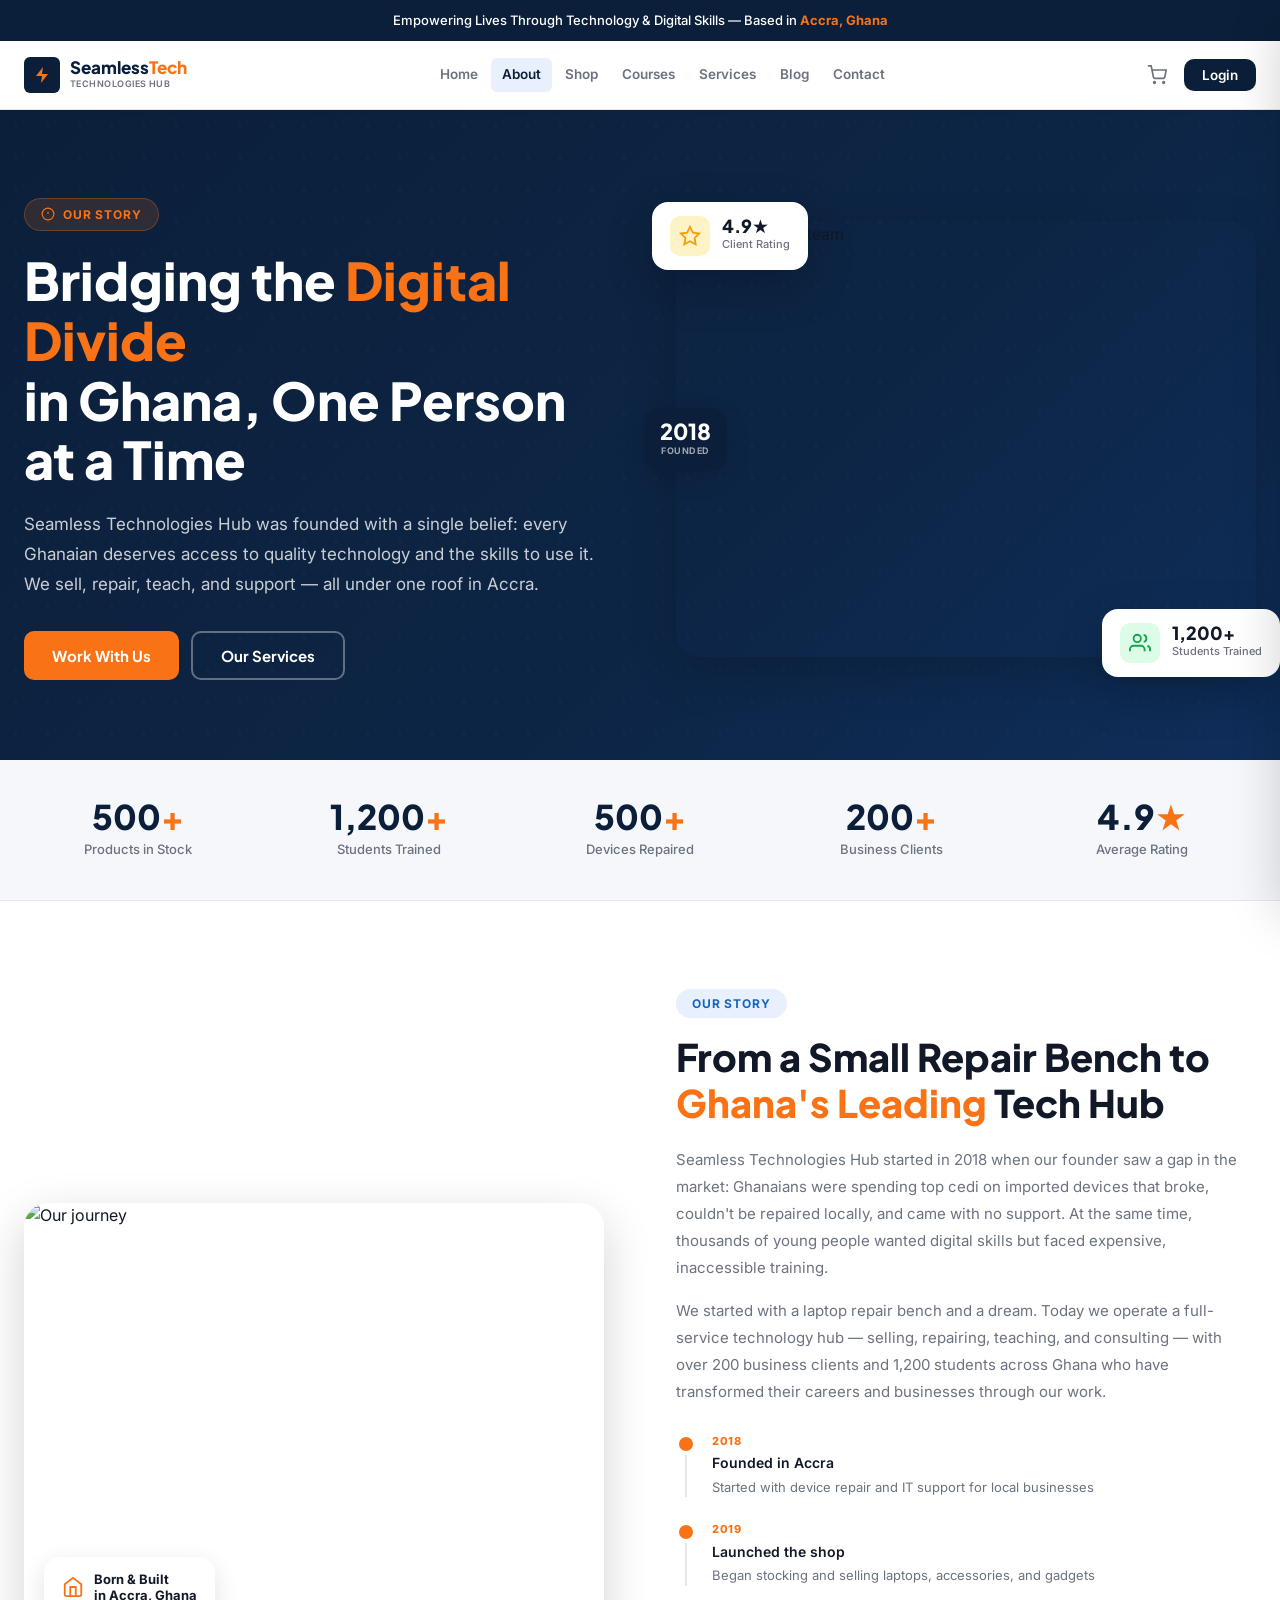
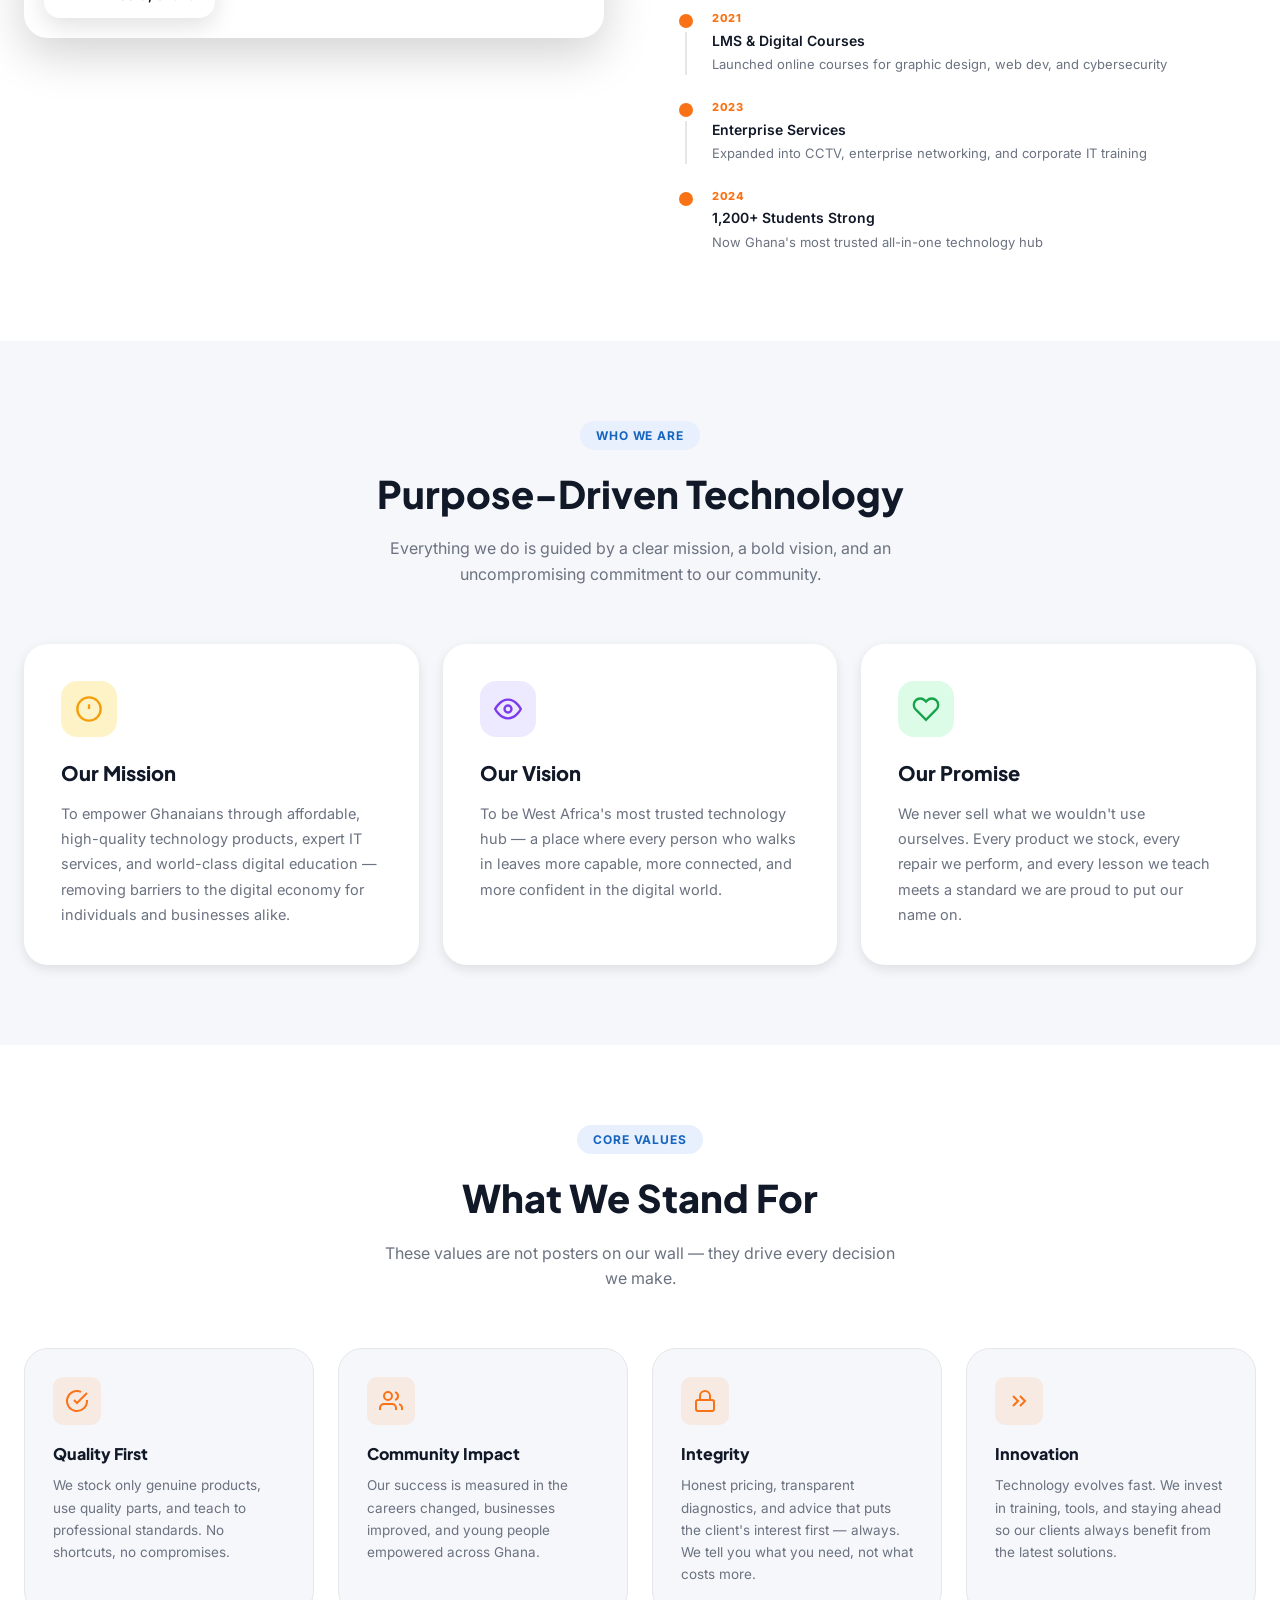
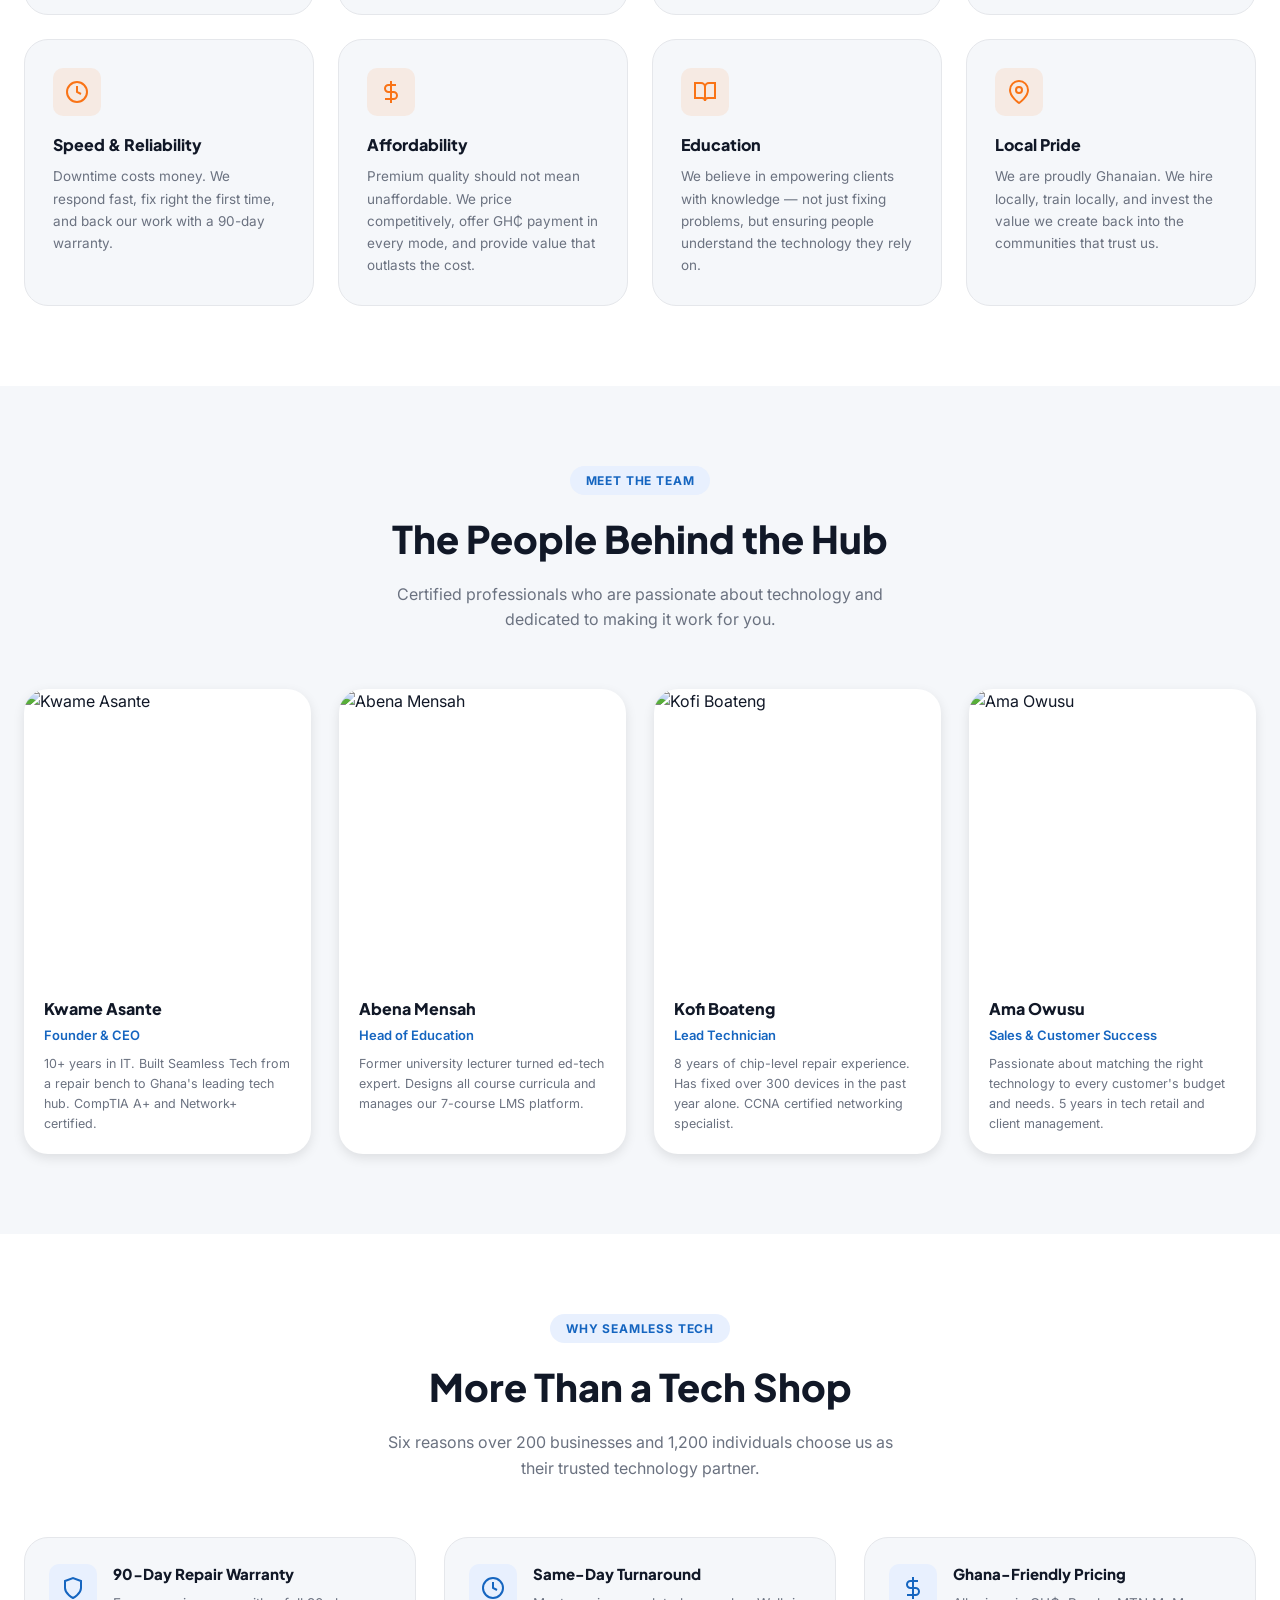
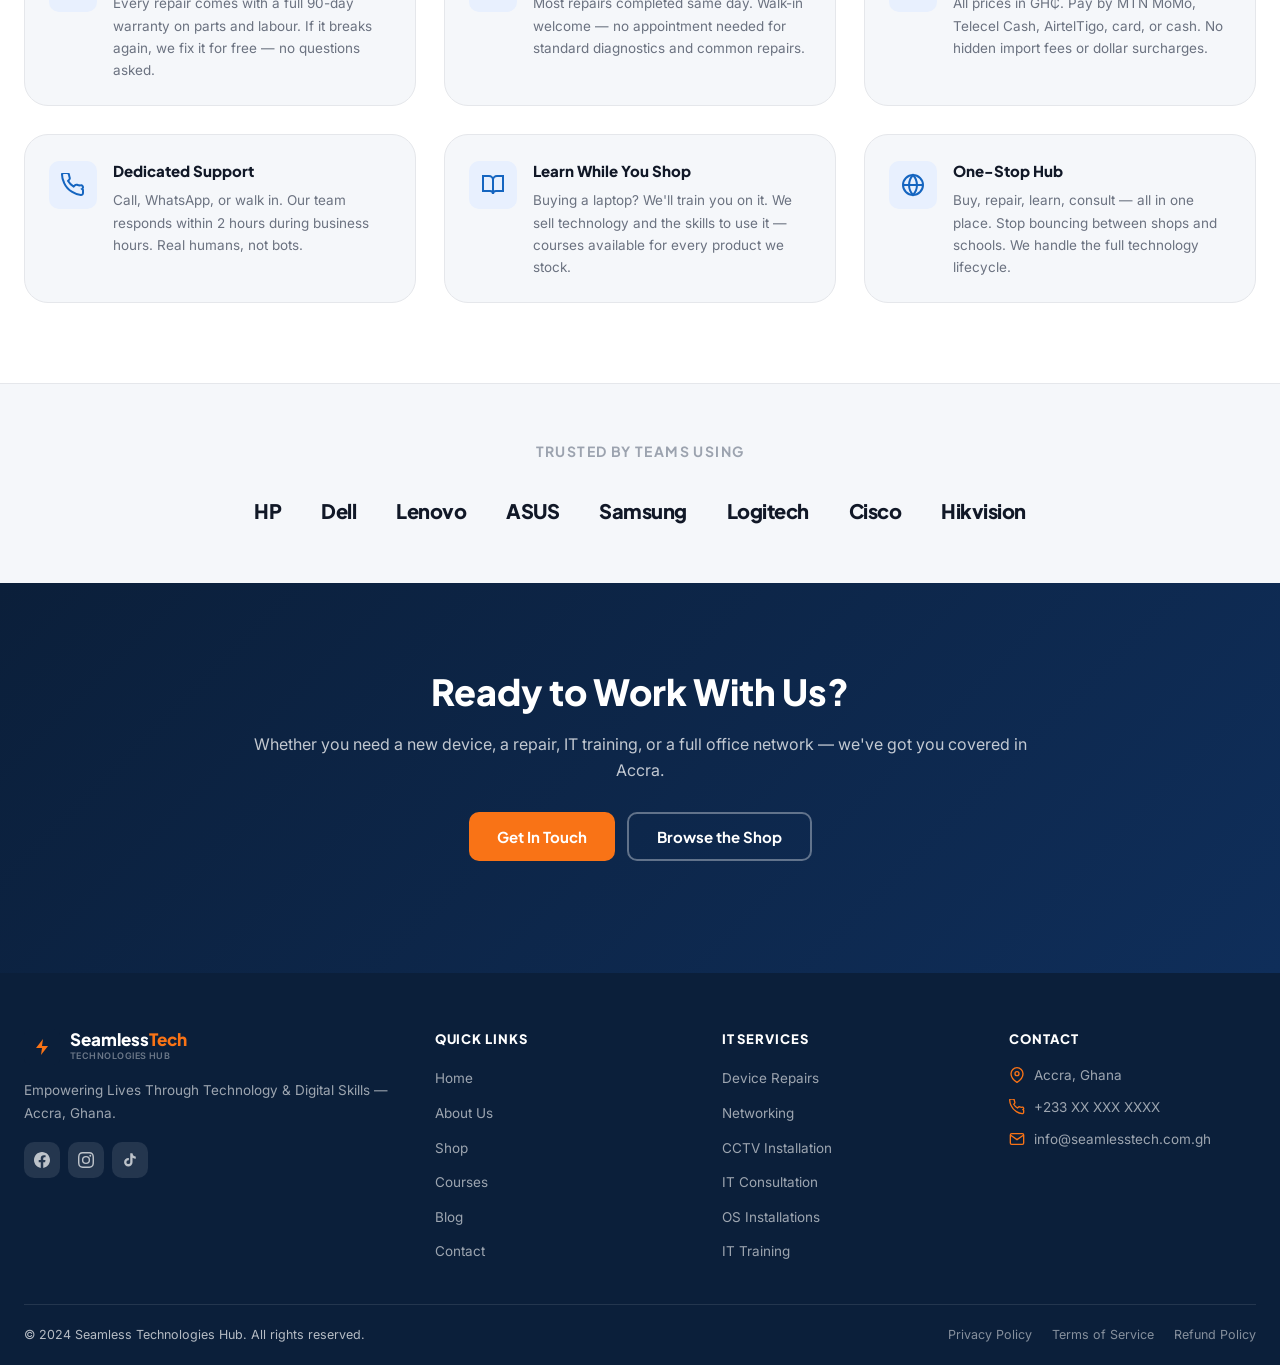
==== commit d82a87d2: "feat: add scroll-triggered entrance animations site-wide Shared animations.css + animations.js with " ====
--- a/about.html
+++ b/about.html
@@ -274,6 +274,7 @@
   .footer-grid{grid-template-columns:1fr}
 }
 </style>
+<link rel="stylesheet" href="animations.css">
 </head>
 <body>
 
@@ -826,5 +827,6 @@
 function removeItem(id){ cart=cart.filter(i=>i.id!==id); saveCart(); updateCartBadge(); renderCart(); }
 function toggleMobileNav(){ document.getElementById('mobileNav').classList.toggle('open'); }
 </script>
+<script src="animations.js" defer></script>
 </body>
 </html>
--- a/animations.css
+++ b/animations.css
@@ -0,0 +1,44 @@
+/* ── Seamless Technologies Hub — Entrance Animations ── */
+
+/* Hero load animations */
+@keyframes fadeUp {
+  from { opacity: 0; transform: translateY(22px); }
+  to   { opacity: 1; transform: translateY(0); }
+}
+@keyframes fadeIn {
+  from { opacity: 0; }
+  to   { opacity: 1; }
+}
+
+.ha-1 { animation: fadeUp .6s cubic-bezier(.16,1,.3,1) .08s both; }
+.ha-2 { animation: fadeUp .6s cubic-bezier(.16,1,.3,1) .22s both; }
+.ha-3 { animation: fadeUp .6s cubic-bezier(.16,1,.3,1) .36s both; }
+.ha-4 { animation: fadeUp .6s cubic-bezier(.16,1,.3,1) .5s  both; }
+.ha-5 { animation: fadeIn .8s ease              .65s both; }
+
+/* Scroll reveal — hidden state */
+.reveal {
+  opacity: 0;
+  transform: translateY(22px);
+  transition: opacity .6s cubic-bezier(.16,1,.3,1),
+              transform .6s cubic-bezier(.16,1,.3,1);
+}
+/* Visible state — classes cleaned up after transition so hover works */
+.reveal.in {
+  opacity: 1;
+  transform: translateY(0);
+}
+
+/* Reduced motion */
+@media (prefers-reduced-motion: reduce) {
+  .ha-1, .ha-2, .ha-3, .ha-4, .ha-5 {
+    animation: none;
+    opacity: 1;
+    transform: none;
+  }
+  .reveal, .reveal.in {
+    opacity: 1;
+    transform: none;
+    transition: none;
+  }
+}
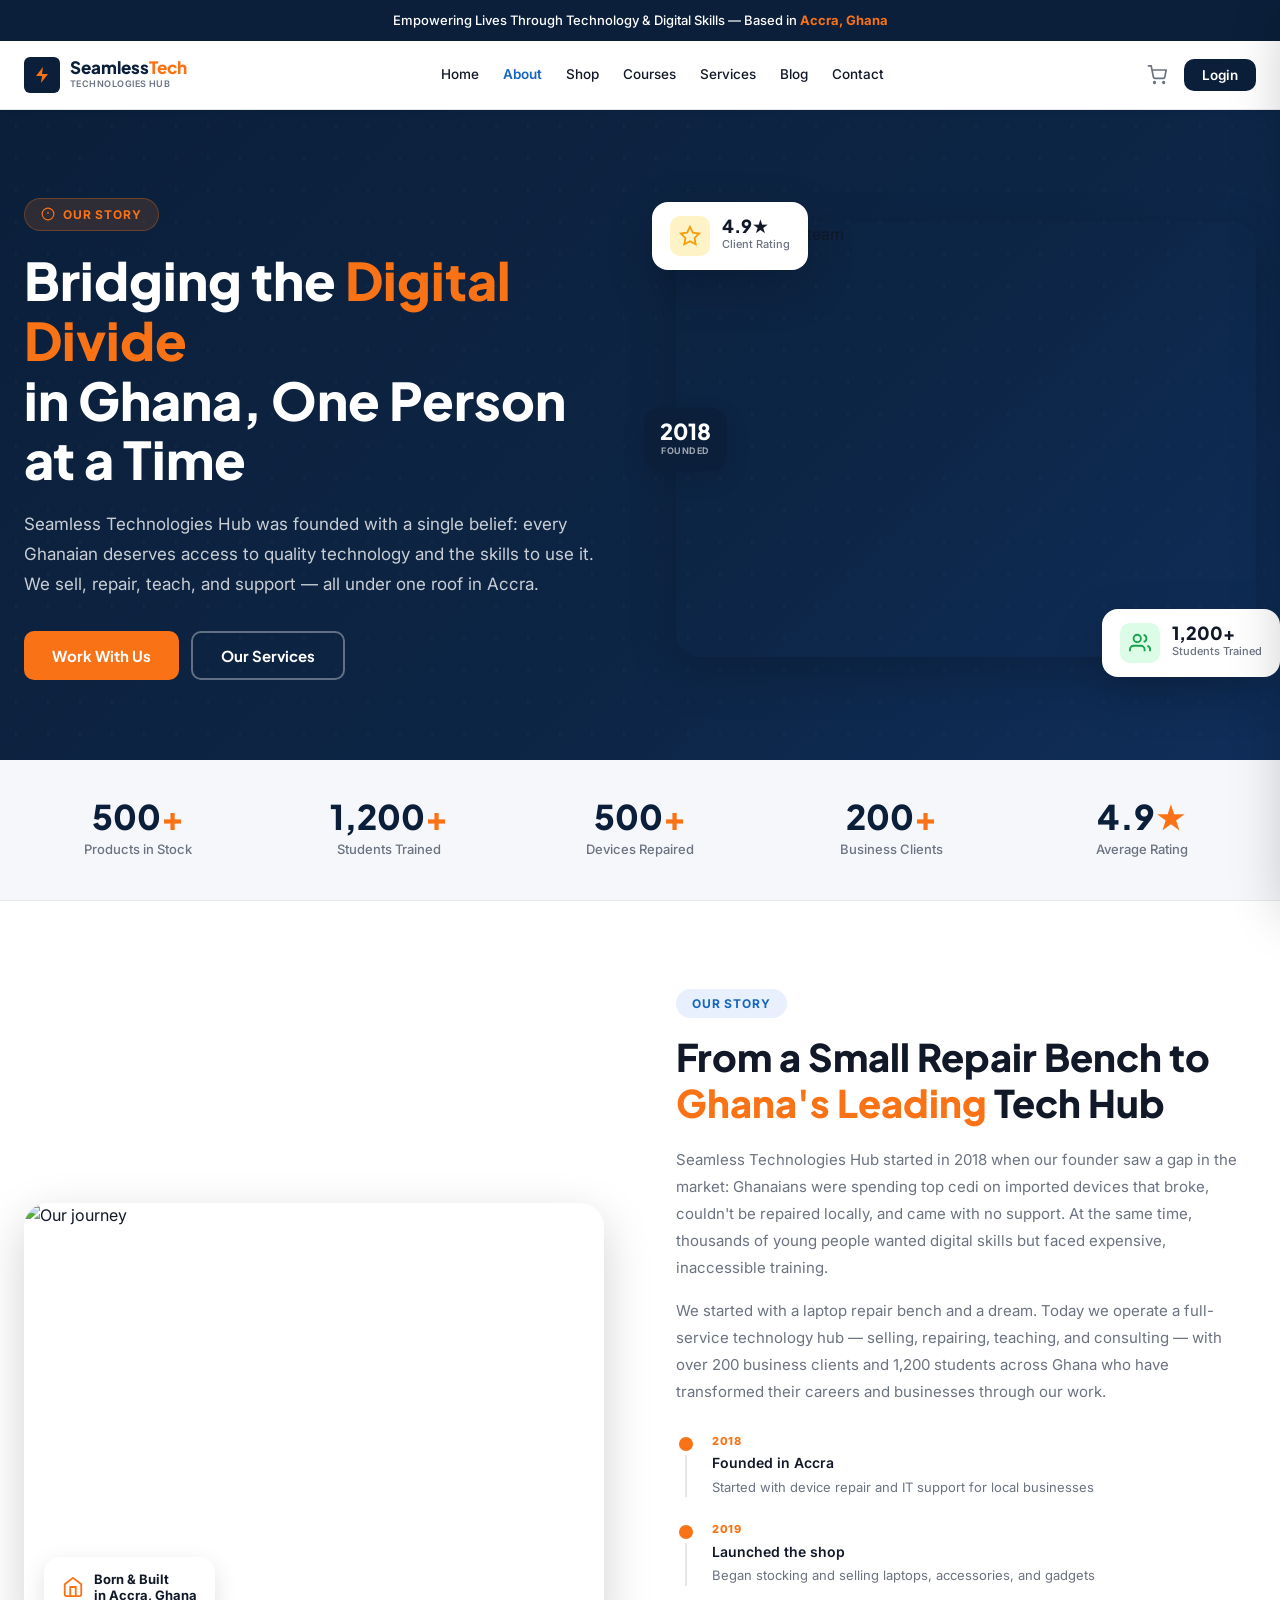
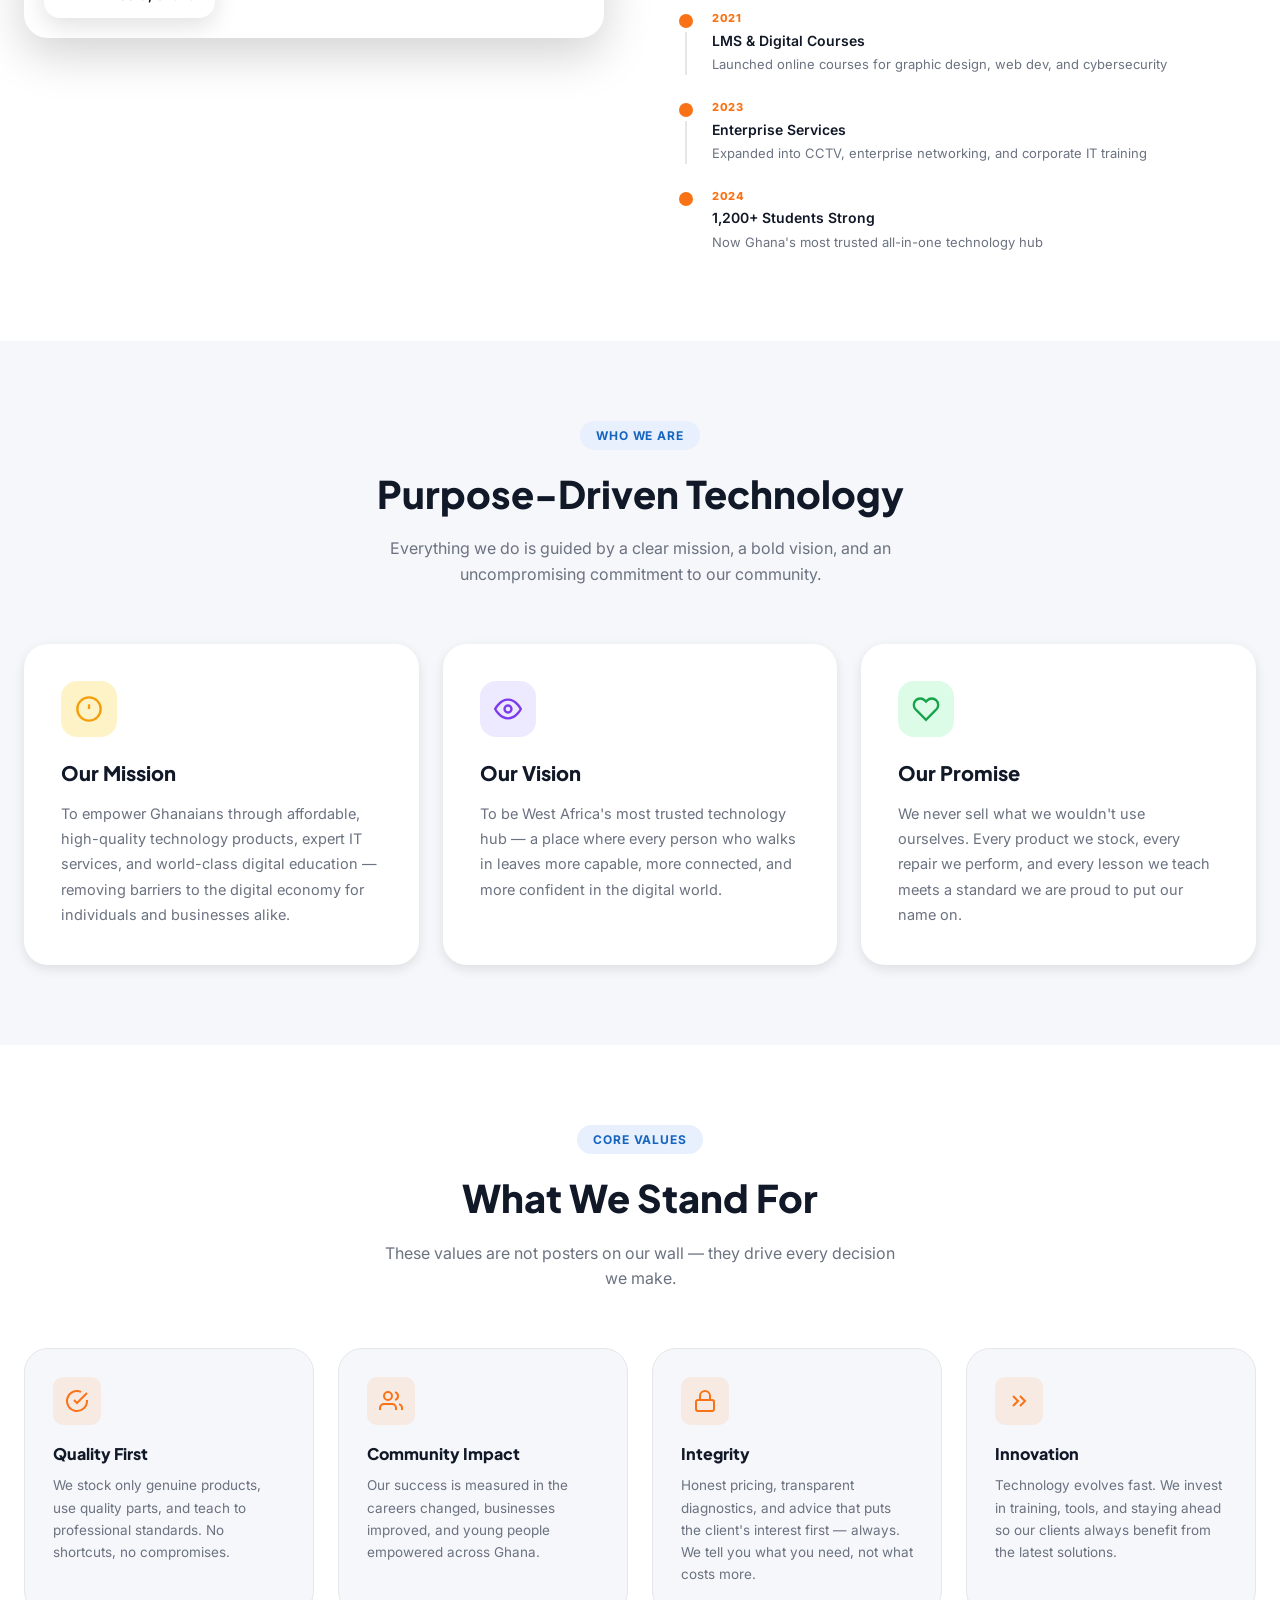
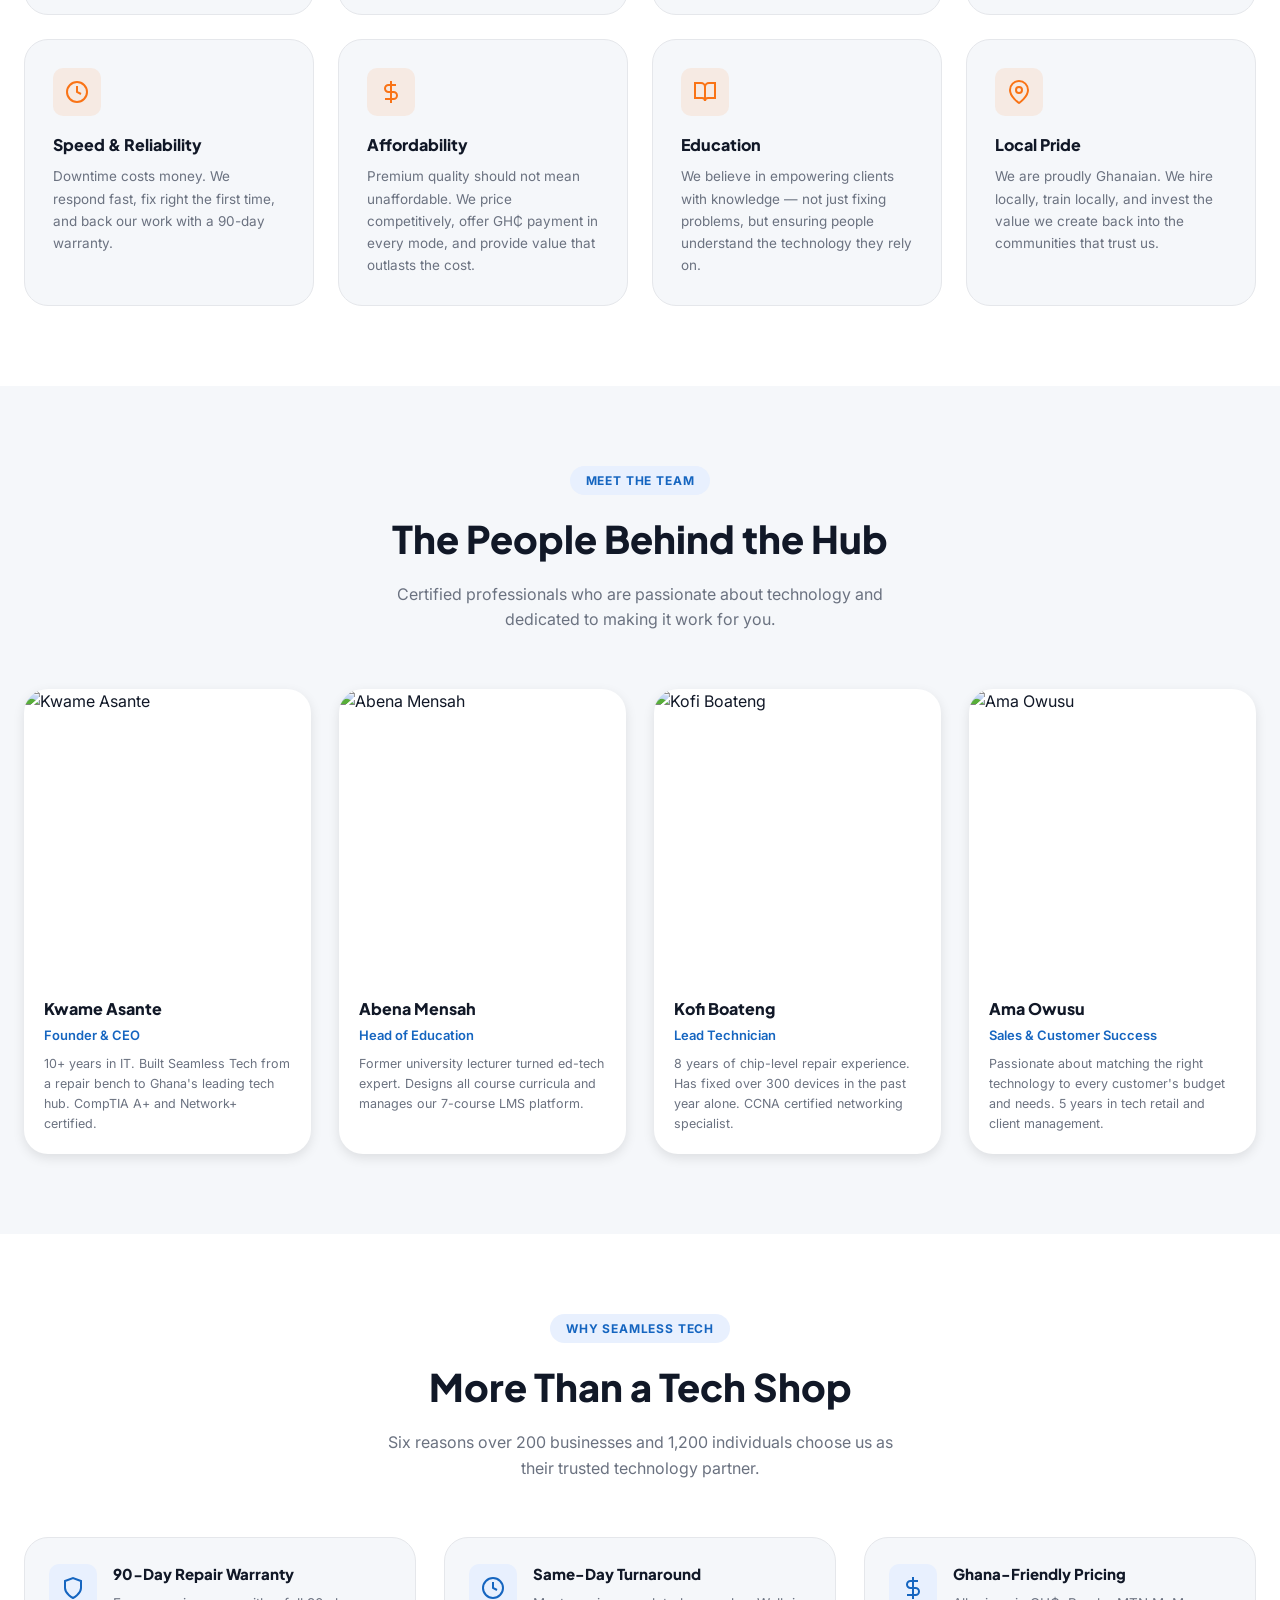
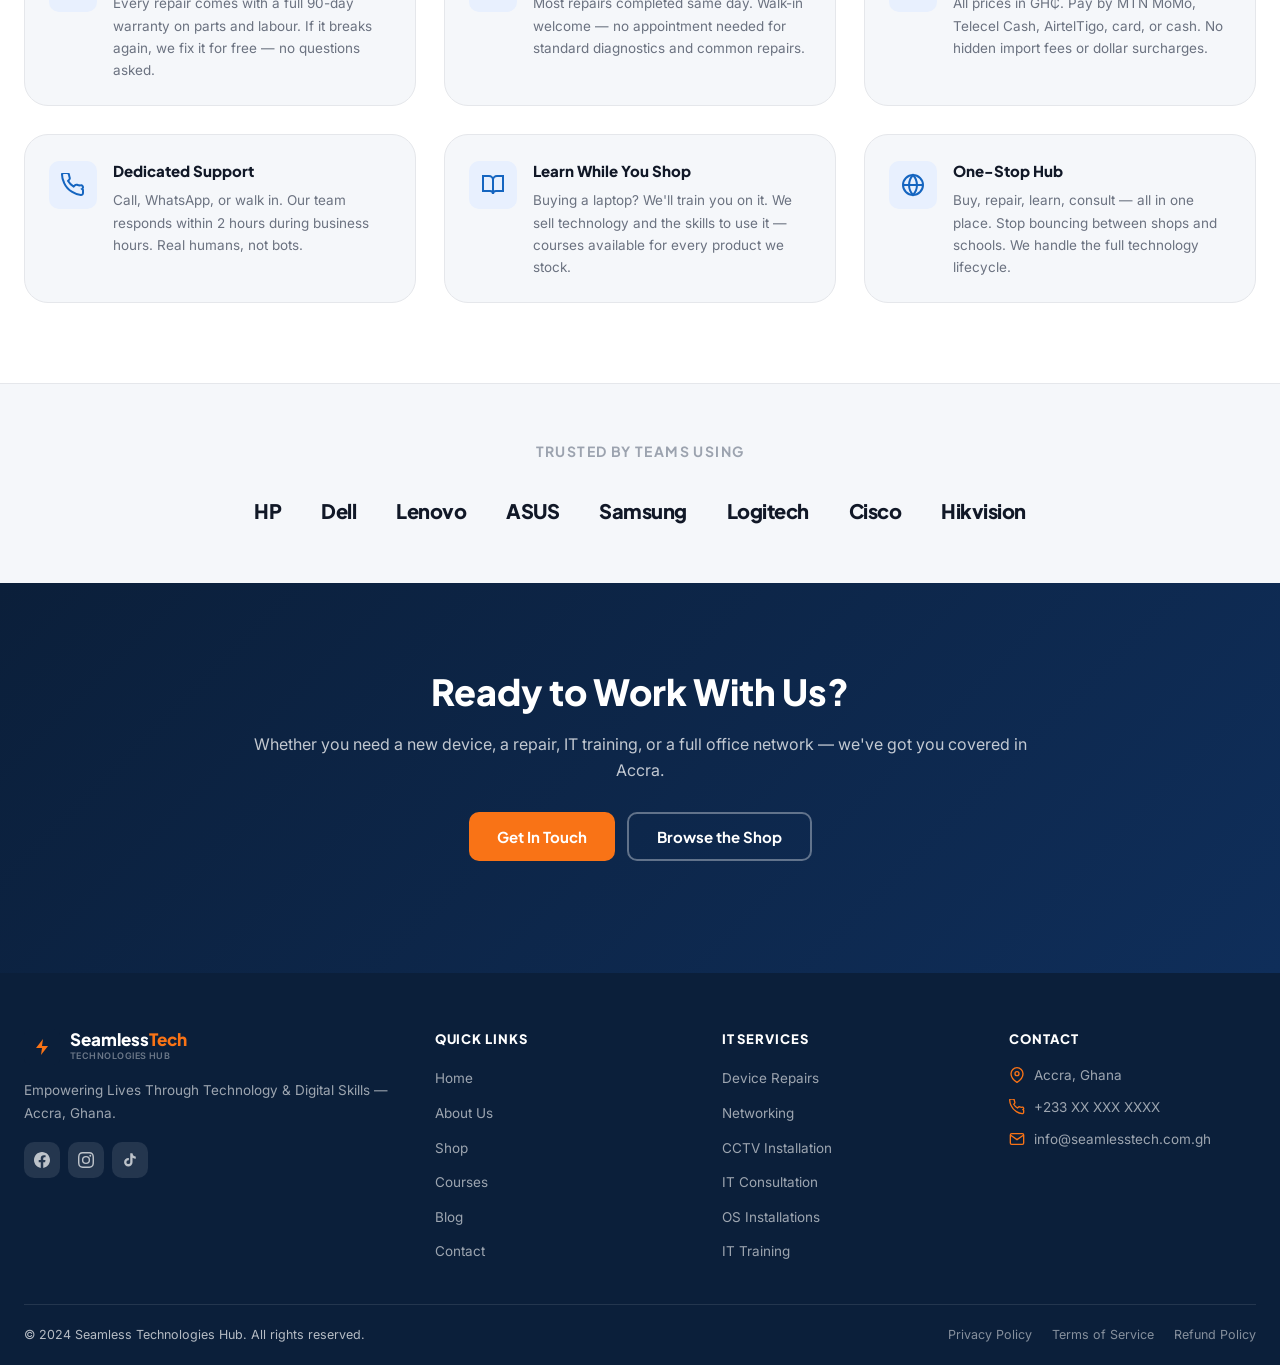
==== commit 92641ba4: "fix: unify navbar link styles across all pages Group 2 pages (about, services, contact, course-detai" ====
--- a/about.html
+++ b/about.html
@@ -37,9 +37,9 @@
 .logo-text span{color:var(--orange)}
 .logo-sub{font-size:9px;font-weight:600;color:var(--gray-600);letter-spacing:.05em;text-transform:uppercase}
 nav{display:flex;align-items:center;gap:2px;flex:1;justify-content:center}
-nav a{font-size:13.5px;font-weight:600;color:var(--gray-600);padding:6px 11px;border-radius:var(--r-sm);transition:.2s;white-space:nowrap}
+nav a{font-size:13.5px;font-weight:500;color:var(--gray-900);padding:7px 11px;border-radius:var(--r-sm);transition:all .2s;white-space:nowrap}
 nav a:hover{background:var(--blue-lt);color:var(--blue)}
-nav a.active{color:var(--navy);background:var(--blue-lt)}
+nav a.active{color:var(--blue);font-weight:600}
 .hdr-actions{display:flex;align-items:center;gap:8px;flex-shrink:0}
 .hdr-icon{width:38px;height:38px;border:none;background:none;cursor:pointer;border-radius:var(--r-md);display:flex;align-items:center;justify-content:center;color:var(--gray-600);transition:.2s;position:relative}
 .hdr-icon:hover{background:var(--gray-100);color:var(--navy)}
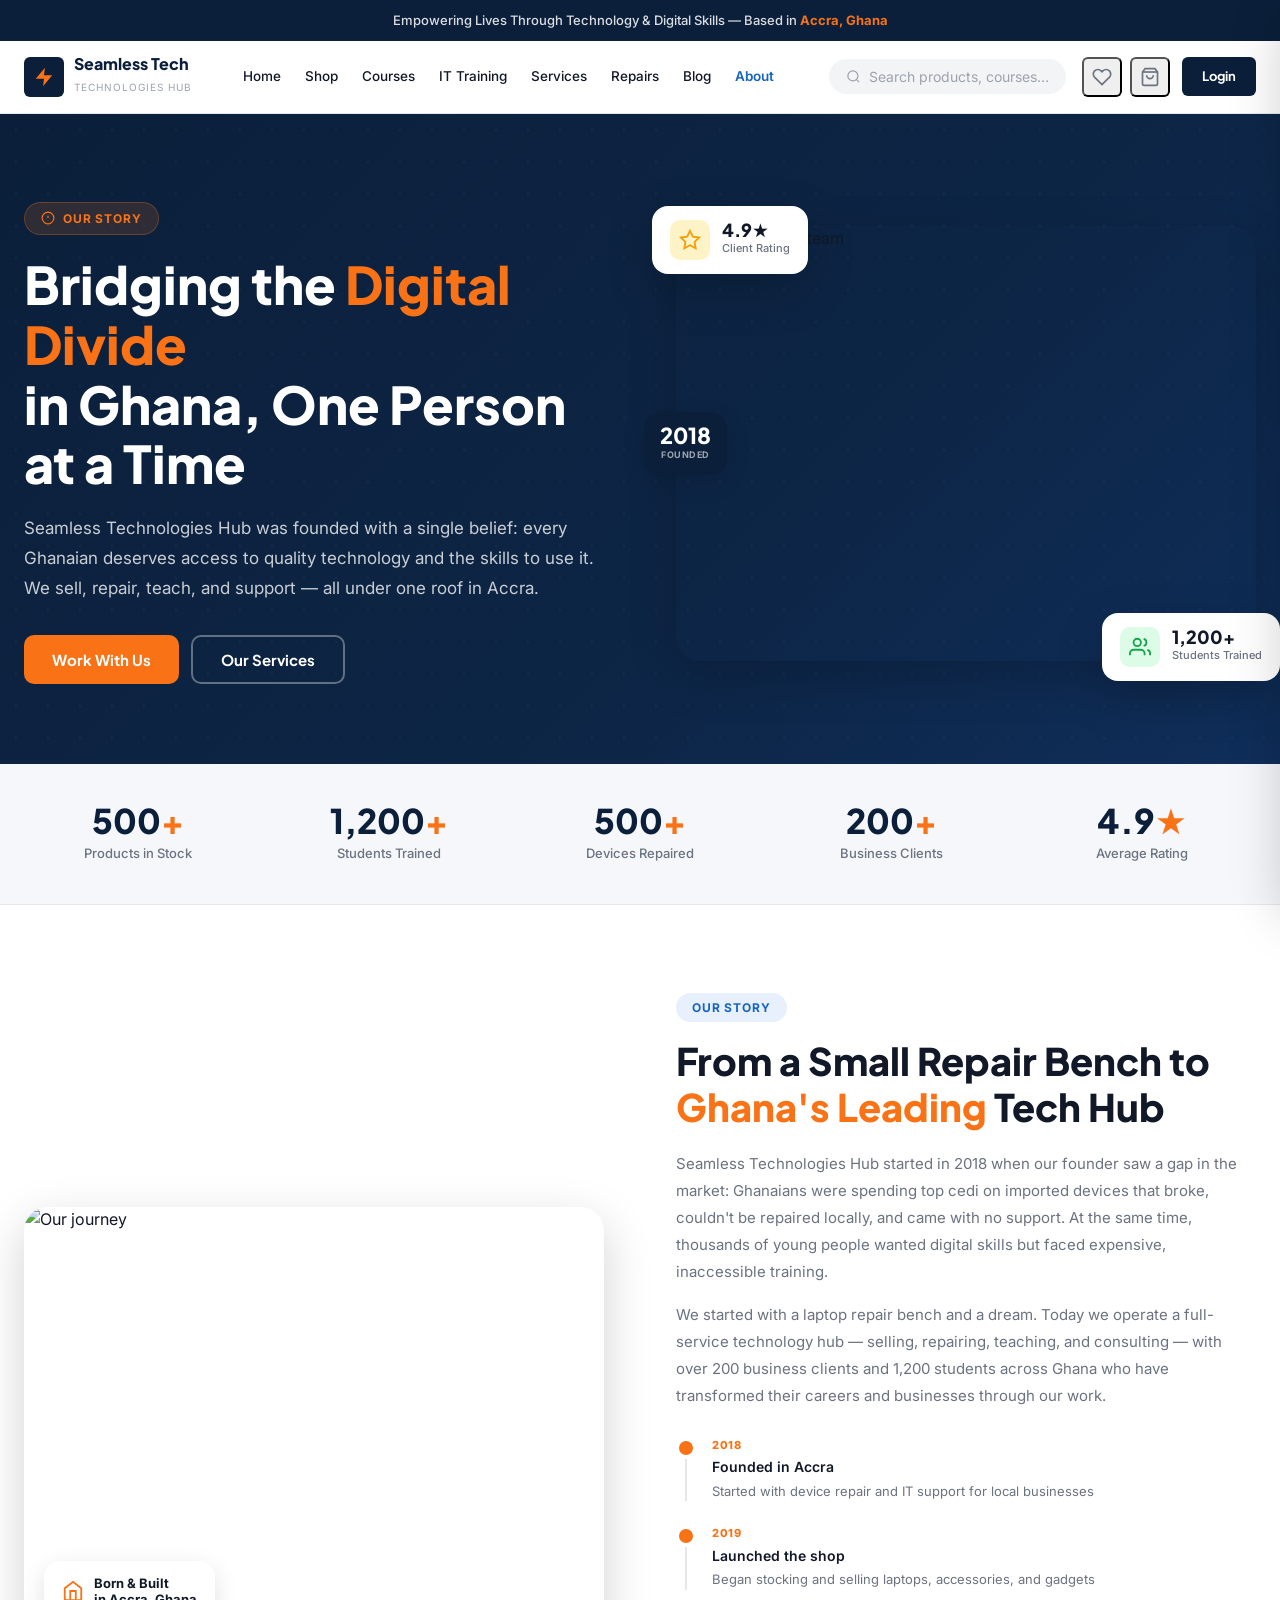
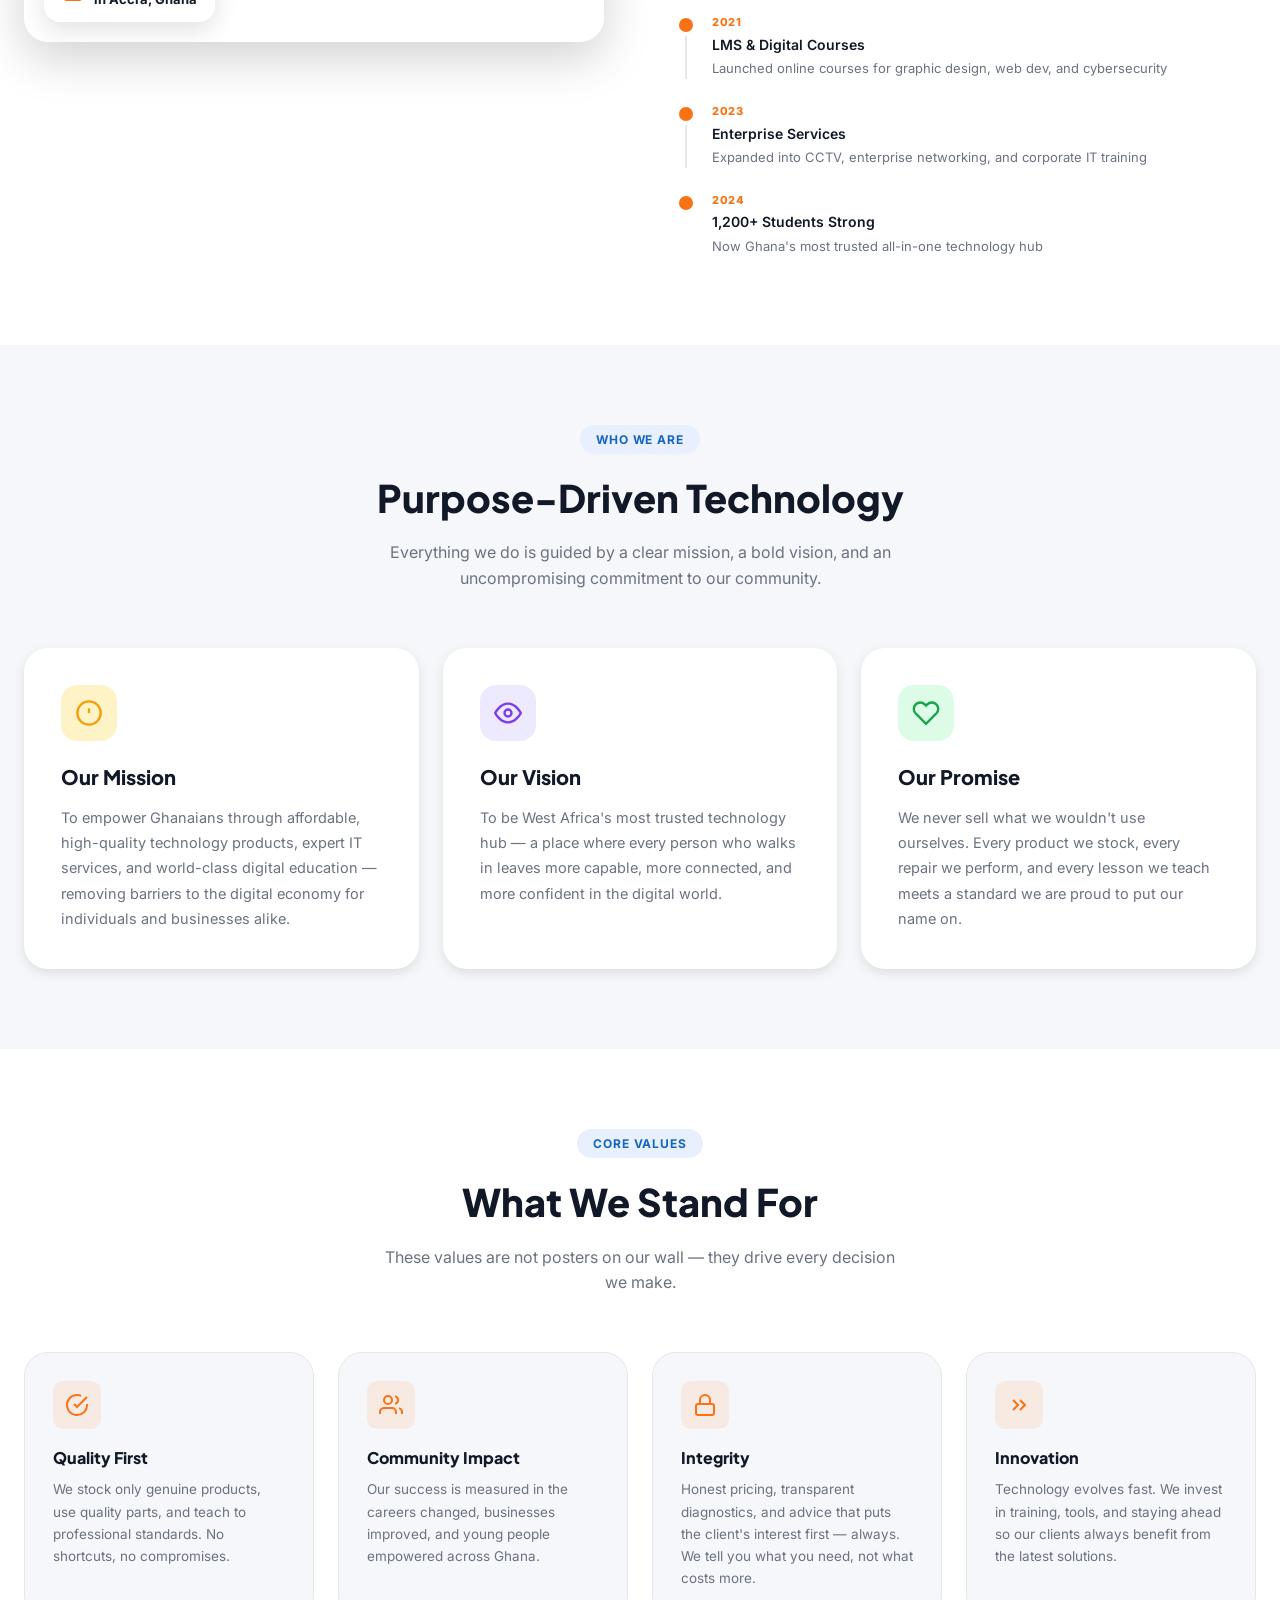
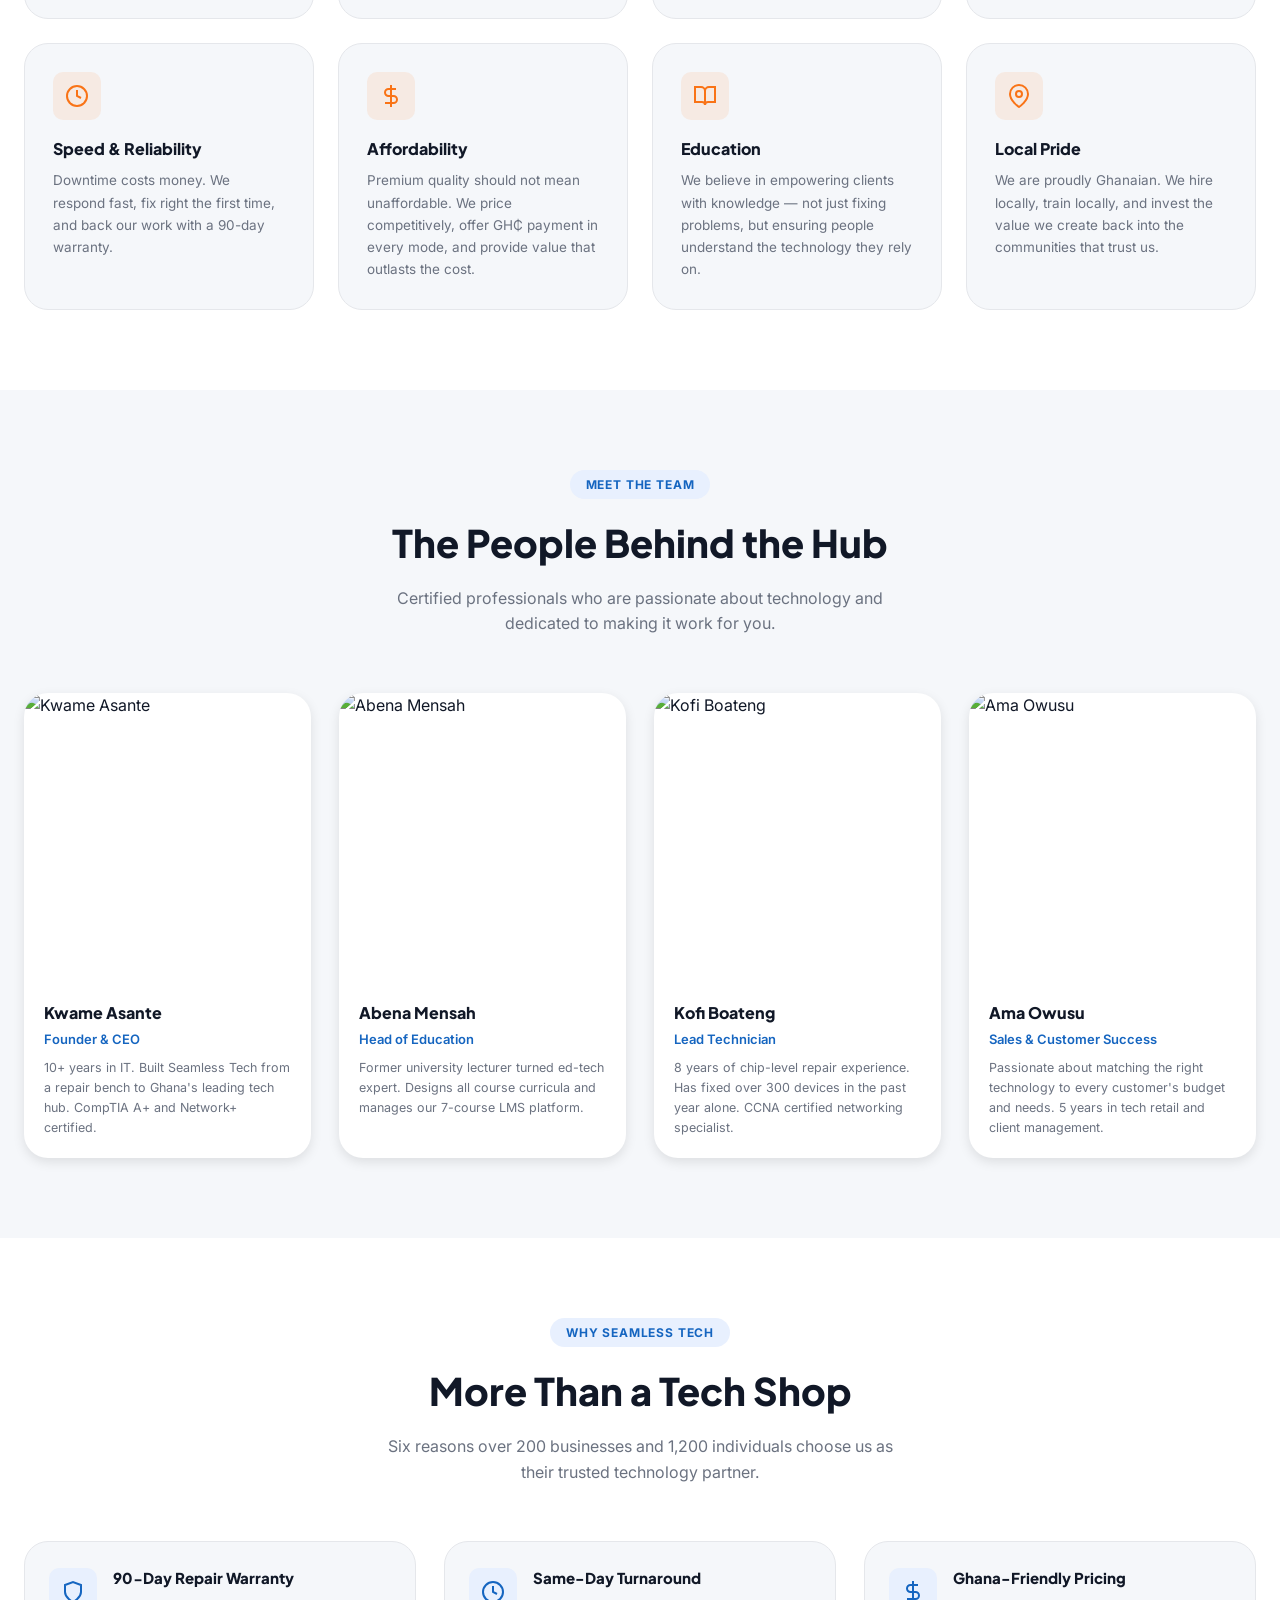
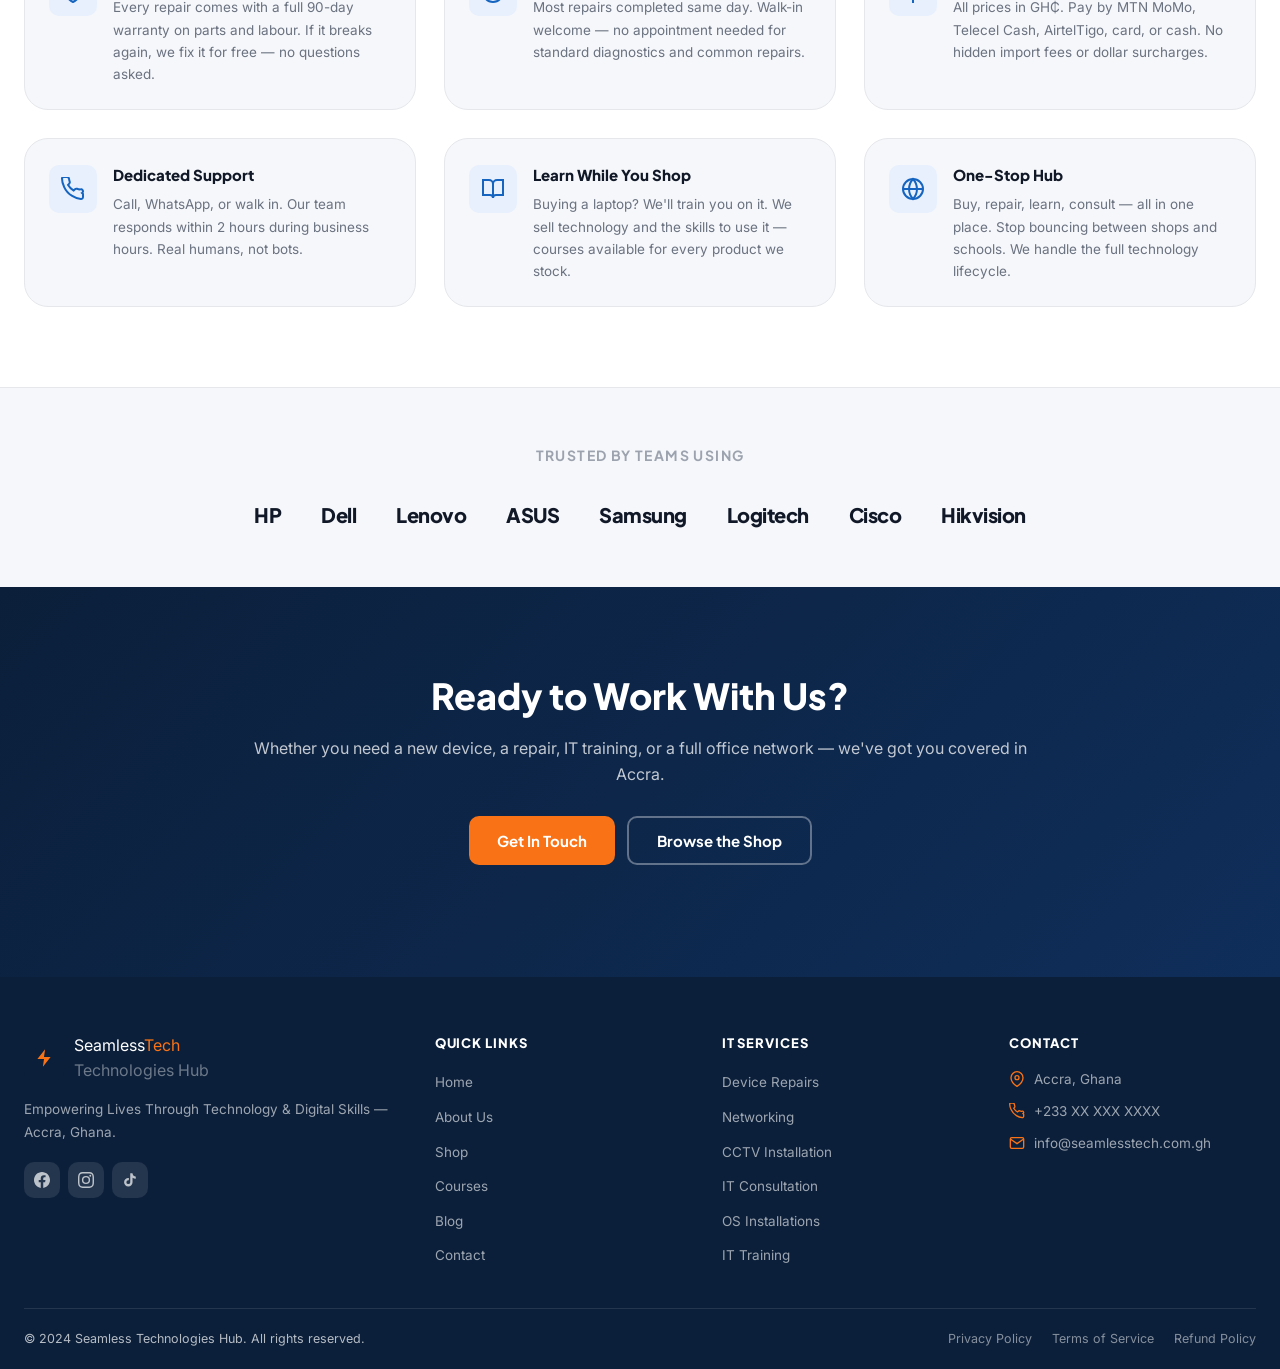
==== commit dd465e0a: "fix: unify site-header across all pages and fix broken Unsplash images Replaced old .header/.hdr-inn" ====
--- a/about.html
+++ b/about.html
@@ -17,6 +17,7 @@
   --shadow-sm:0 1px 3px rgba(0,0,0,0.08);--shadow-md:0 4px 12px rgba(0,0,0,0.10);
   --shadow-lg:0 8px 24px rgba(0,0,0,0.12);--shadow-xl:0 16px 48px rgba(0,0,0,0.18);
   --r-sm:6px;--r-md:10px;--r-lg:16px;--r-xl:24px;--r-full:9999px;
+  --ease:200ms ease;
 }
 *{margin:0;padding:0;box-sizing:border-box}
 body{font-family:var(--font-body);color:var(--gray-900);background:#fff;line-height:1.6}
@@ -24,34 +25,40 @@
 img{display:block;max-width:100%}
 
 /* ANNOUNCE */
-.announce{background:var(--navy);color:#fff;text-align:center;padding:10px 20px;font-size:13px;font-weight:500}
-.announce strong{color:var(--orange)}
+/* ANNOUNCE BAR */
+.announce-bar{background:var(--navy);color:rgba(255,255,255,0.85);text-align:center;padding:10px 24px;font-size:13px;font-weight:500}
+.announce-bar strong{color:var(--orange)}
+.announce-bar a{color:var(--white);text-decoration:underline;margin-left:8px}
 
 /* HEADER */
-.header{background:#fff;border-bottom:1px solid var(--gray-200);position:sticky;top:0;z-index:100;box-shadow:var(--shadow-sm)}
-.hdr-inner{max-width:1280px;margin:0 auto;padding:0 24px;display:flex;align-items:center;gap:24px;height:68px}
-.logo{display:flex;align-items:center;gap:10px;text-decoration:none;flex-shrink:0}
-.logo-mark{width:36px;height:36px;background:var(--navy);border-radius:var(--r-sm);display:flex;align-items:center;justify-content:center}
-.logo-mark svg{width:20px;height:20px}
-.logo-text{font-family:var(--font-head);font-weight:800;font-size:17px;color:var(--navy);line-height:1.1}
-.logo-text span{color:var(--orange)}
-.logo-sub{font-size:9px;font-weight:600;color:var(--gray-600);letter-spacing:.05em;text-transform:uppercase}
-nav{display:flex;align-items:center;gap:2px;flex:1;justify-content:center}
-nav a{font-size:13.5px;font-weight:500;color:var(--gray-900);padding:7px 11px;border-radius:var(--r-sm);transition:all .2s;white-space:nowrap}
-nav a:hover{background:var(--blue-lt);color:var(--blue)}
-nav a.active{color:var(--blue);font-weight:600}
-.hdr-actions{display:flex;align-items:center;gap:8px;flex-shrink:0}
-.hdr-icon{width:38px;height:38px;border:none;background:none;cursor:pointer;border-radius:var(--r-md);display:flex;align-items:center;justify-content:center;color:var(--gray-600);transition:.2s;position:relative}
-.hdr-icon:hover{background:var(--gray-100);color:var(--navy)}
-.cart-badge{position:absolute;top:4px;right:4px;background:var(--orange);color:#fff;border-radius:var(--r-full);font-size:9px;font-weight:700;min-width:16px;height:16px;display:flex;align-items:center;justify-content:center;padding:0 3px}
-.btn-login{background:var(--navy);color:#fff;border:none;padding:8px 18px;border-radius:var(--r-md);font-size:13.5px;font-weight:600;cursor:pointer;font-family:var(--font-body);transition:.2s}
-.btn-login:hover{background:var(--navy-mid)}
-.hamburger{display:none;flex-direction:column;gap:5px;cursor:pointer;padding:8px;background:none;border:none}
+.site-header{position:sticky;top:0;z-index:200;background:var(--white);border-bottom:1px solid var(--gray-200);transition:box-shadow var(--ease)}
+.site-header.scrolled{box-shadow:var(--shadow-md)}
+.nav-wrap{max-width:1280px;margin:0 auto;padding:0 24px;display:flex;align-items:center;height:72px;gap:8px}
+.logo{display:flex;align-items:center;gap:10px;flex-shrink:0;margin-right:32px}
+.logo-mark{width:40px;height:40px;background:var(--navy);border-radius:var(--r-sm);display:flex;align-items:center;justify-content:center}
+.logo-mark svg{width:22px;height:22px;fill:var(--orange)}
+.logo-name strong{display:block;font-family:var(--font-head);font-size:16px;font-weight:800;color:var(--navy);line-height:1.1}
+.logo-name span{font-size:10px;color:var(--gray-400);letter-spacing:1px;text-transform:uppercase}
+.main-nav{display:flex;align-items:center;gap:2px;flex:1}
+.nav-a{font-size:13.5px;font-weight:500;color:var(--gray-900);padding:7px 11px;border-radius:var(--r-sm);transition:all var(--ease);white-space:nowrap}
+.nav-a:hover{color:var(--blue);background:var(--blue-lt)}
+.nav-a.active{color:var(--blue);font-weight:600}
+.search-wrap{display:flex;align-items:center;gap:8px;background:var(--gray-100);border:1.5px solid transparent;border-radius:var(--r-full);padding:8px 16px;margin-left:auto;transition:all var(--ease)}
+.search-wrap:focus-within{border-color:var(--blue);background:var(--white);box-shadow:0 0 0 3px var(--blue-lt)}
+.search-wrap svg{width:15px;height:15px;flex-shrink:0;stroke:var(--gray-400);fill:none}
+.search-wrap input{border:none;background:none;outline:none;font-size:14px;font-family:var(--font-body);color:var(--gray-900);width:180px}
+.search-wrap input::placeholder{color:var(--gray-400)}
+.icon-btn{width:40px;height:40px;display:flex;align-items:center;justify-content:center;border-radius:var(--r-sm);color:var(--gray-600);transition:all var(--ease);position:relative;flex-shrink:0}
+.icon-btn:hover{background:var(--gray-100);color:var(--navy)}
+.icon-btn svg{width:20px;height:20px;stroke:currentColor;fill:none}
+.cart-badge{position:absolute;top:5px;right:5px;width:17px;height:17px;background:var(--orange);color:var(--white);font-size:9px;font-weight:800;border-radius:50%;display:none;align-items:center;justify-content:center}
+.btn-login-nav{flex-shrink:0;background:var(--navy);color:var(--white);padding:9px 20px;border-radius:var(--r-sm);font-size:13px;font-weight:700;font-family:var(--font-head);transition:background var(--ease)}
+.btn-login-nav:hover{background:var(--blue)}
+.hamburger{display:none;flex-direction:column;gap:5px;padding:6px;border-radius:var(--r-sm);cursor:pointer;margin-left:auto}
 .hamburger span{display:block;width:22px;height:2px;background:var(--gray-900);border-radius:2px}
-.mobile-nav{display:none;background:#fff;border-top:1px solid var(--gray-200);padding:16px 24px;flex-direction:column;gap:4px}
-.mobile-nav a{padding:10px 12px;border-radius:var(--r-sm);font-size:14px;font-weight:600;color:var(--gray-700)}
-.mobile-nav a:hover,.mobile-nav a.active{background:var(--blue-lt);color:var(--blue)}
+.mobile-nav{display:none;flex-direction:column;background:var(--white);border-top:1px solid var(--gray-200);padding:12px 0 20px}
 .mobile-nav.open{display:flex}
+.mobile-nav .nav-a{padding:11px 24px;border-radius:0}
 
 /* HERO */
 .hero{background:linear-gradient(135deg,var(--navy) 0%,#0d2545 60%,#0f2e5a 100%);padding:88px 24px 80px;position:relative;overflow:hidden}
@@ -278,37 +285,49 @@
 </head>
 <body>
 
-<div class="announce">Empowering Lives Through Technology &amp; Digital Skills — Based in <strong>Accra, Ghana</strong></div>
-
-<header class="header">
-  <div class="hdr-inner">
+<div class="announce-bar">Empowering Lives Through Technology &amp; Digital Skills — Based in <strong>Accra, Ghana</strong></div>
+
+<header class="site-header" id="siteHeader">
+  <div class="nav-wrap">
     <a href="index.html" class="logo">
-      <div class="logo-mark"><svg viewBox="0 0 20 20" fill="none"><path d="M11 2L4 11h6l-1 7 7-9h-6l1-7z" fill="#F97316"/></svg></div>
-      <div><div class="logo-text">Seamless<span>Tech</span></div><div class="logo-sub">Technologies Hub</div></div>
+      <div class="logo-mark"><svg viewBox="0 0 24 24"><path d="M13 2L3 14h9l-1 8 10-12h-9l1-8z"/></svg></div>
+      <div class="logo-name"><strong>Seamless Tech</strong><span>Technologies Hub</span></div>
     </a>
-    <nav>
-      <a href="index.html">Home</a>
-      <a href="about.html" class="active">About</a>
-      <a href="shop.html">Shop</a>
-      <a href="courses.html">Courses</a>
-      <a href="services.html">Services</a>
-      <a href="blog.html">Blog</a>
-      <a href="contact.html">Contact</a>
+    <nav class="main-nav">
+      <a href="index.html" class="nav-a">Home</a>
+      <a href="shop.html" class="nav-a">Shop</a>
+      <a href="courses.html" class="nav-a">Courses</a>
+      <a href="services.html#training" class="nav-a">IT Training</a>
+      <a href="services.html" class="nav-a">Services</a>
+      <a href="services.html#repairs" class="nav-a">Repairs</a>
+      <a href="#" class="nav-a">Blog</a>
+      <a href="about.html" class="nav-a active">About</a>
     </nav>
-    <div class="hdr-actions">
-      <button class="hdr-icon" onclick="openCart()" aria-label="Cart">
-        <svg width="20" height="20" viewBox="0 0 24 24" fill="none" stroke="currentColor" stroke-width="2"><circle cx="9" cy="21" r="1"/><circle cx="20" cy="21" r="1"/><path d="M1 1h4l2.68 13.39a2 2 0 0 0 2 1.61h9.72a2 2 0 0 0 2-1.61L23 6H6"/></svg>
-        <span class="cart-badge" id="cartBadge" style="display:none">0</span>
-      </button>
-      <button class="btn-login" onclick="window.location.href='login.html'">Login</button>
-      <button class="hamburger" onclick="toggleMobileNav()"><span></span><span></span><span></span></button>
-    </div>
-  </div>
-  <div class="mobile-nav" id="mobileNav">
-    <a href="index.html">Home</a><a href="about.html" class="active">About</a><a href="shop.html">Shop</a>
-    <a href="courses.html">Courses</a><a href="services.html">Services</a>
-    <a href="blog.html">Blog</a><a href="contact.html">Contact</a><a href="login.html">Login / Register</a>
-  </div>
+    <div class="search-wrap">
+      <svg viewBox="0 0 24 24"><circle cx="11" cy="11" r="8" stroke-width="2"/><line x1="21" y1="21" x2="16.65" y2="16.65" stroke-width="2"/></svg>
+      <input type="text" placeholder="Search products, courses…" id="searchInput">
+    </div>
+    <button class="icon-btn" title="Wishlist" style="margin-left:8px;">
+      <svg viewBox="0 0 24 24" stroke-width="2"><path d="M20.84 4.61a5.5 5.5 0 0 0-7.78 0L12 5.67l-1.06-1.06a5.5 5.5 0 0 0-7.78 7.78l1.06 1.06L12 21.23l7.78-7.78 1.06-1.06a5.5 5.5 0 0 0 0-7.78z"/></svg>
+    </button>
+    <button class="icon-btn" title="Cart" onclick="openCart()">
+      <svg viewBox="0 0 24 24" stroke-width="2"><path d="M6 2L3 6v14a2 2 0 0 0 2 2h14a2 2 0 0 0 2-2V6l-3-4z"/><line x1="3" y1="6" x2="21" y2="6"/><path d="M16 10a4 4 0 0 1-8 0"/></svg>
+      <span class="cart-badge" id="cartBadge">0</span>
+    </button>
+    <a href="login.html" class="btn-login-nav" style="margin-left:4px;">Login</a>
+    <button class="hamburger" onclick="toggleMobileNav()" id="hamburger"><span></span><span></span><span></span></button>
+  </div>
+  <nav class="mobile-nav" id="mobileNav">
+    <a href="index.html" class="nav-a">Home</a>
+    <a href="shop.html" class="nav-a">Shop</a>
+    <a href="courses.html" class="nav-a">Courses</a>
+    <a href="services.html#training" class="nav-a">IT Training</a>
+    <a href="services.html" class="nav-a">Services</a>
+    <a href="services.html#repairs" class="nav-a">Repairs</a>
+    <a href="#" class="nav-a">Blog</a>
+    <a href="about.html" class="nav-a active">About Us</a>
+    <a href="contact.html" class="nav-a">Contact</a>
+  </nav>
 </header>
 
 <!-- HERO -->
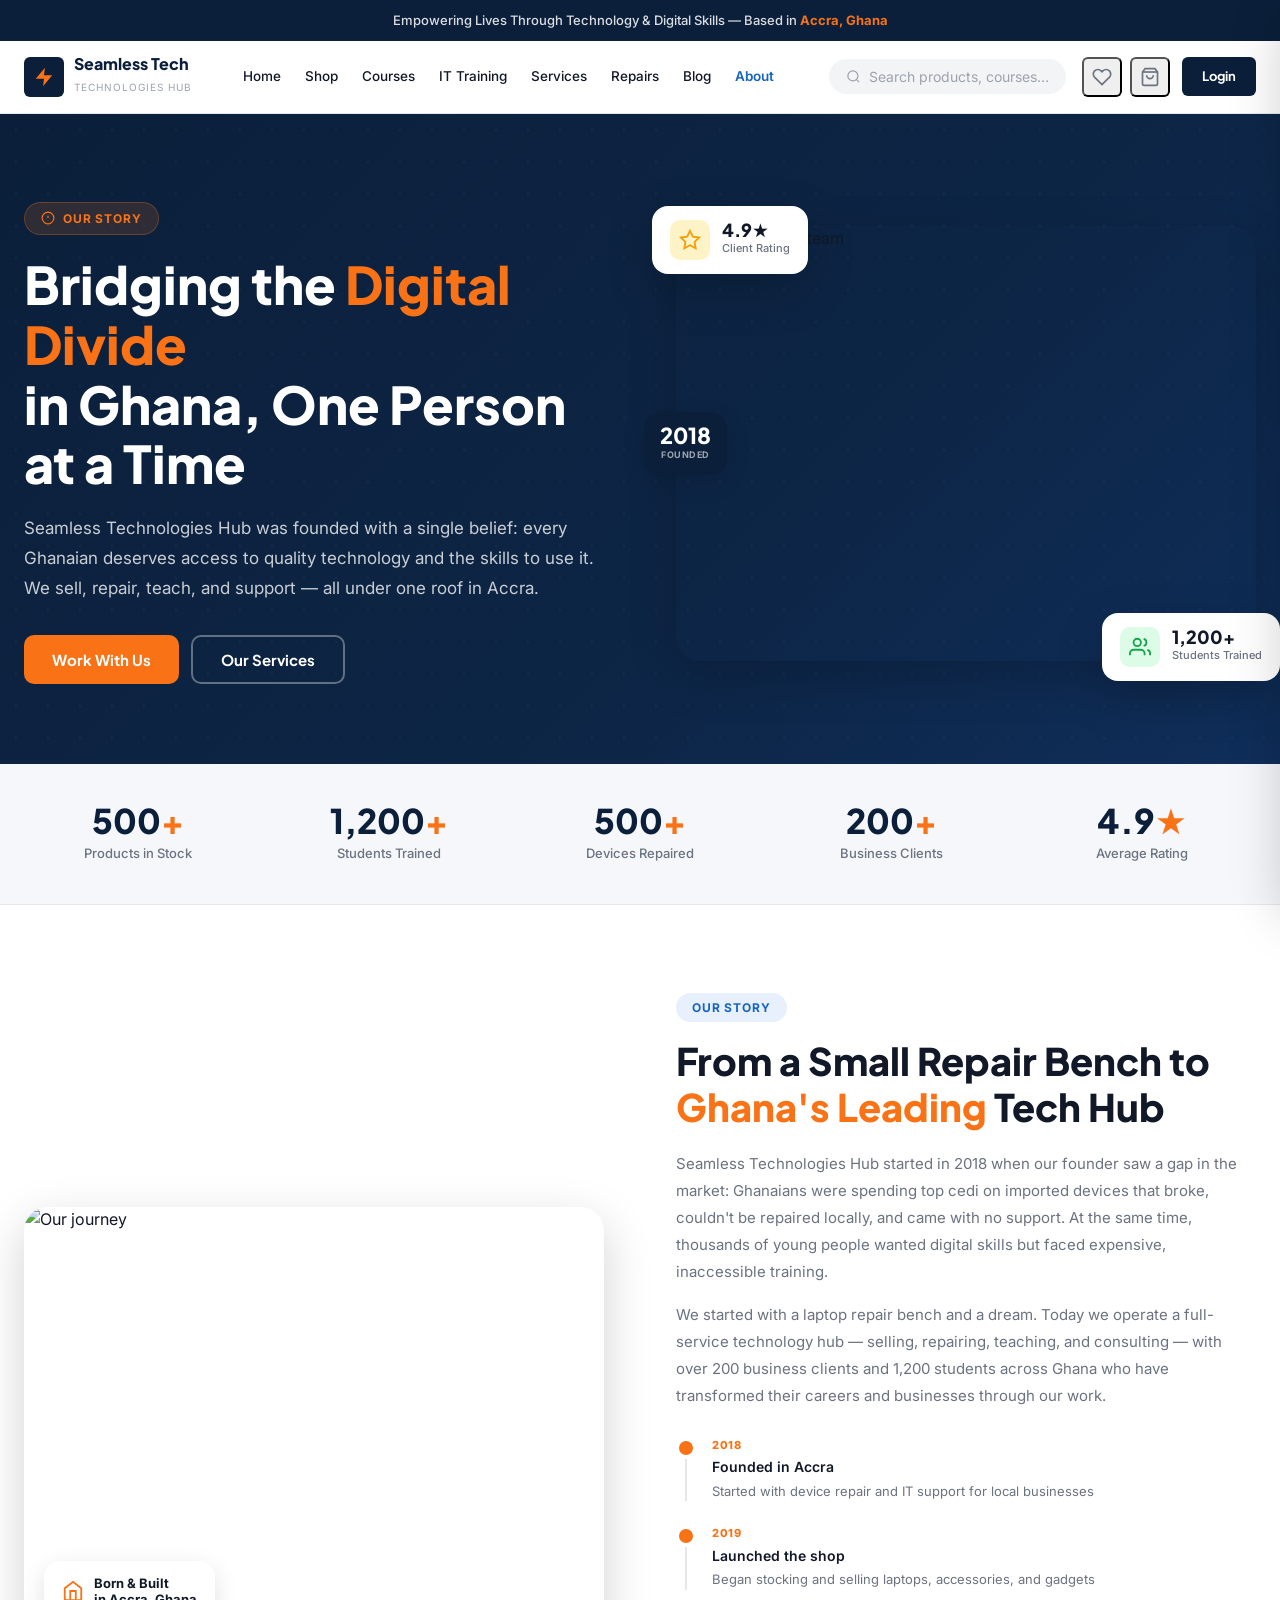
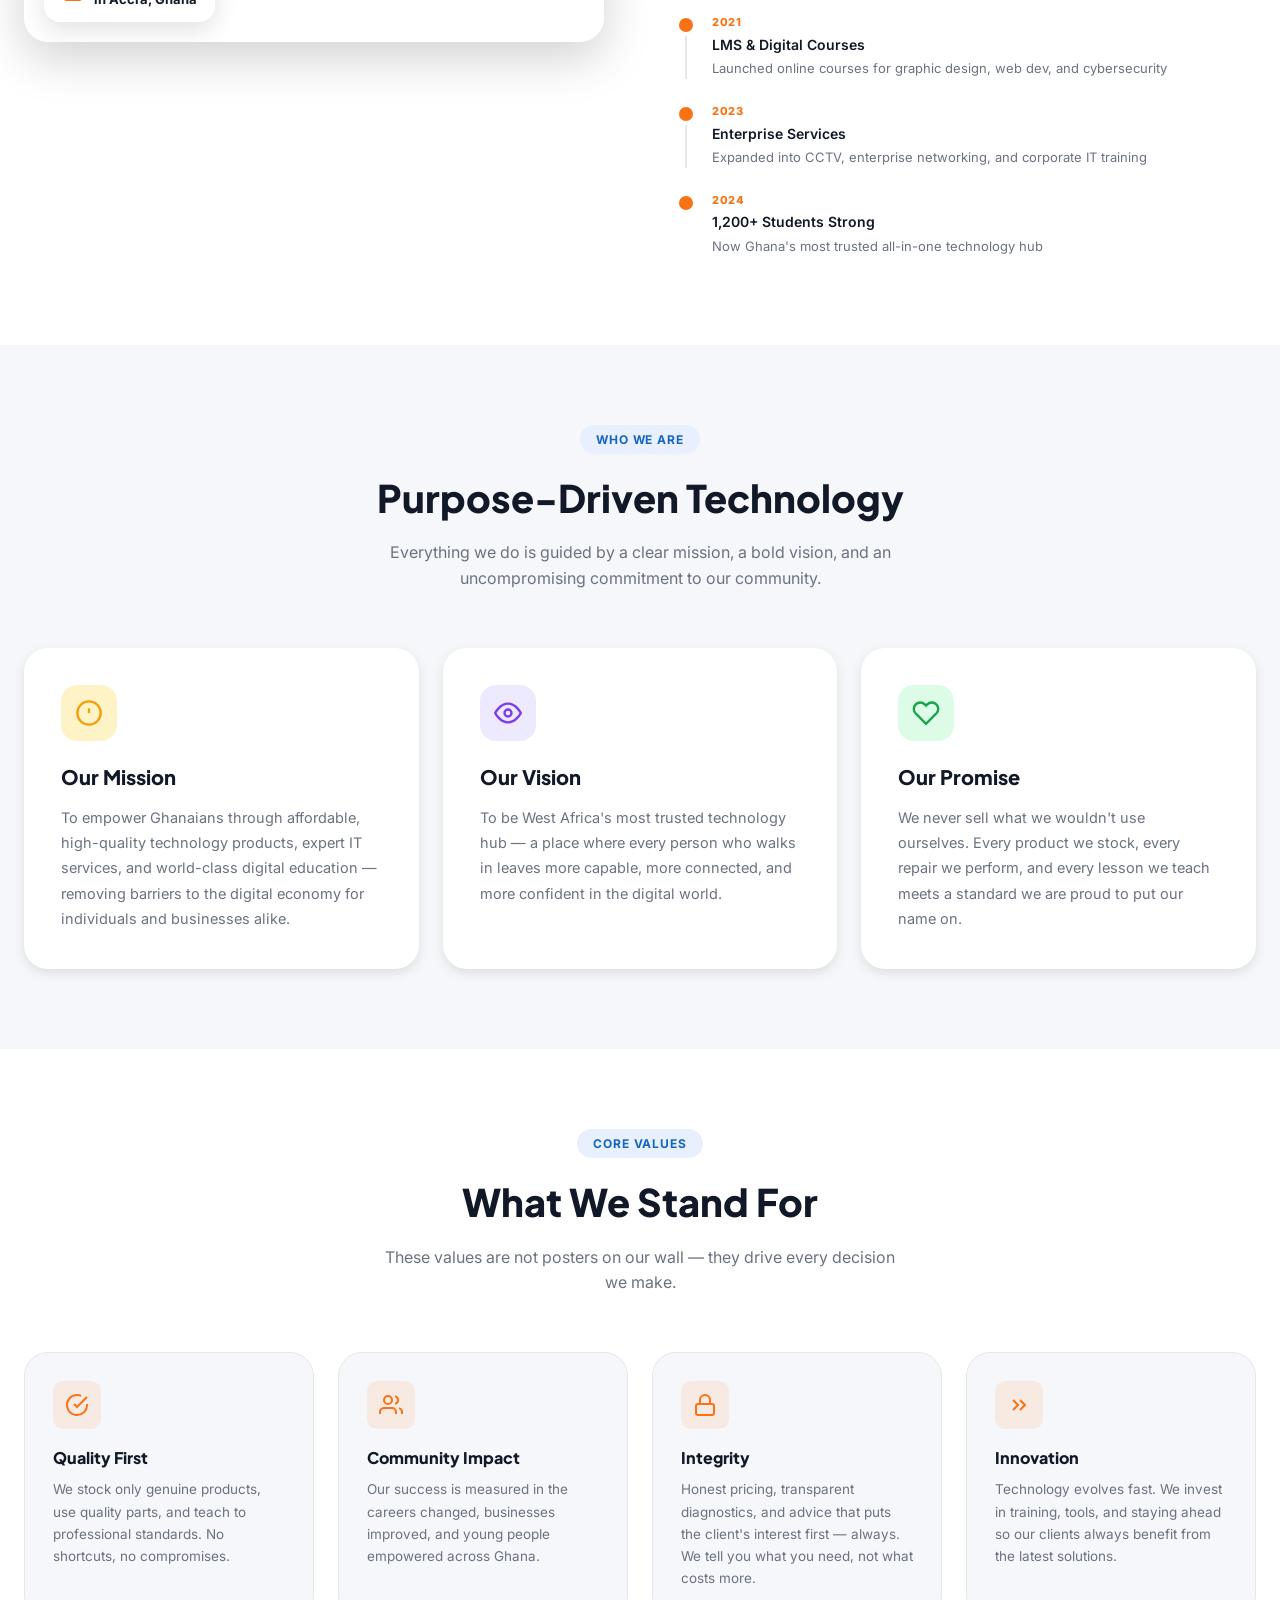
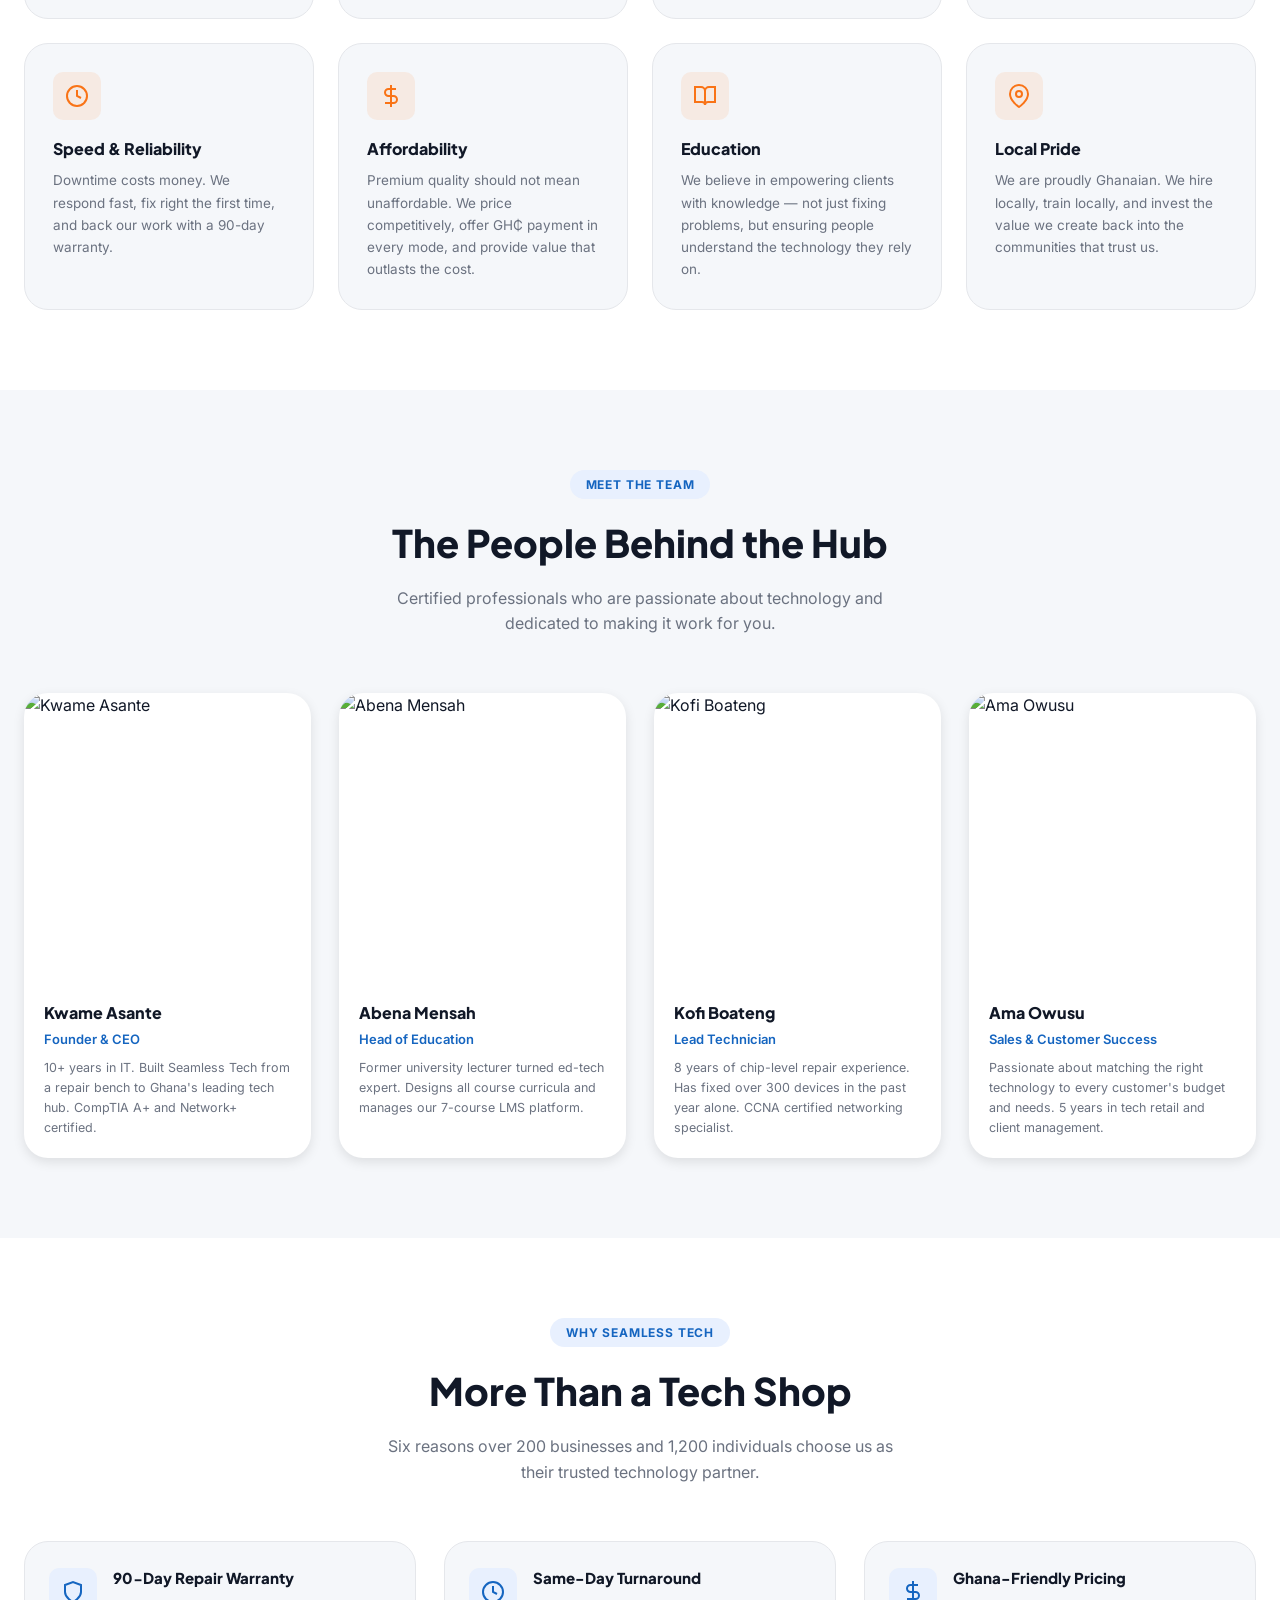
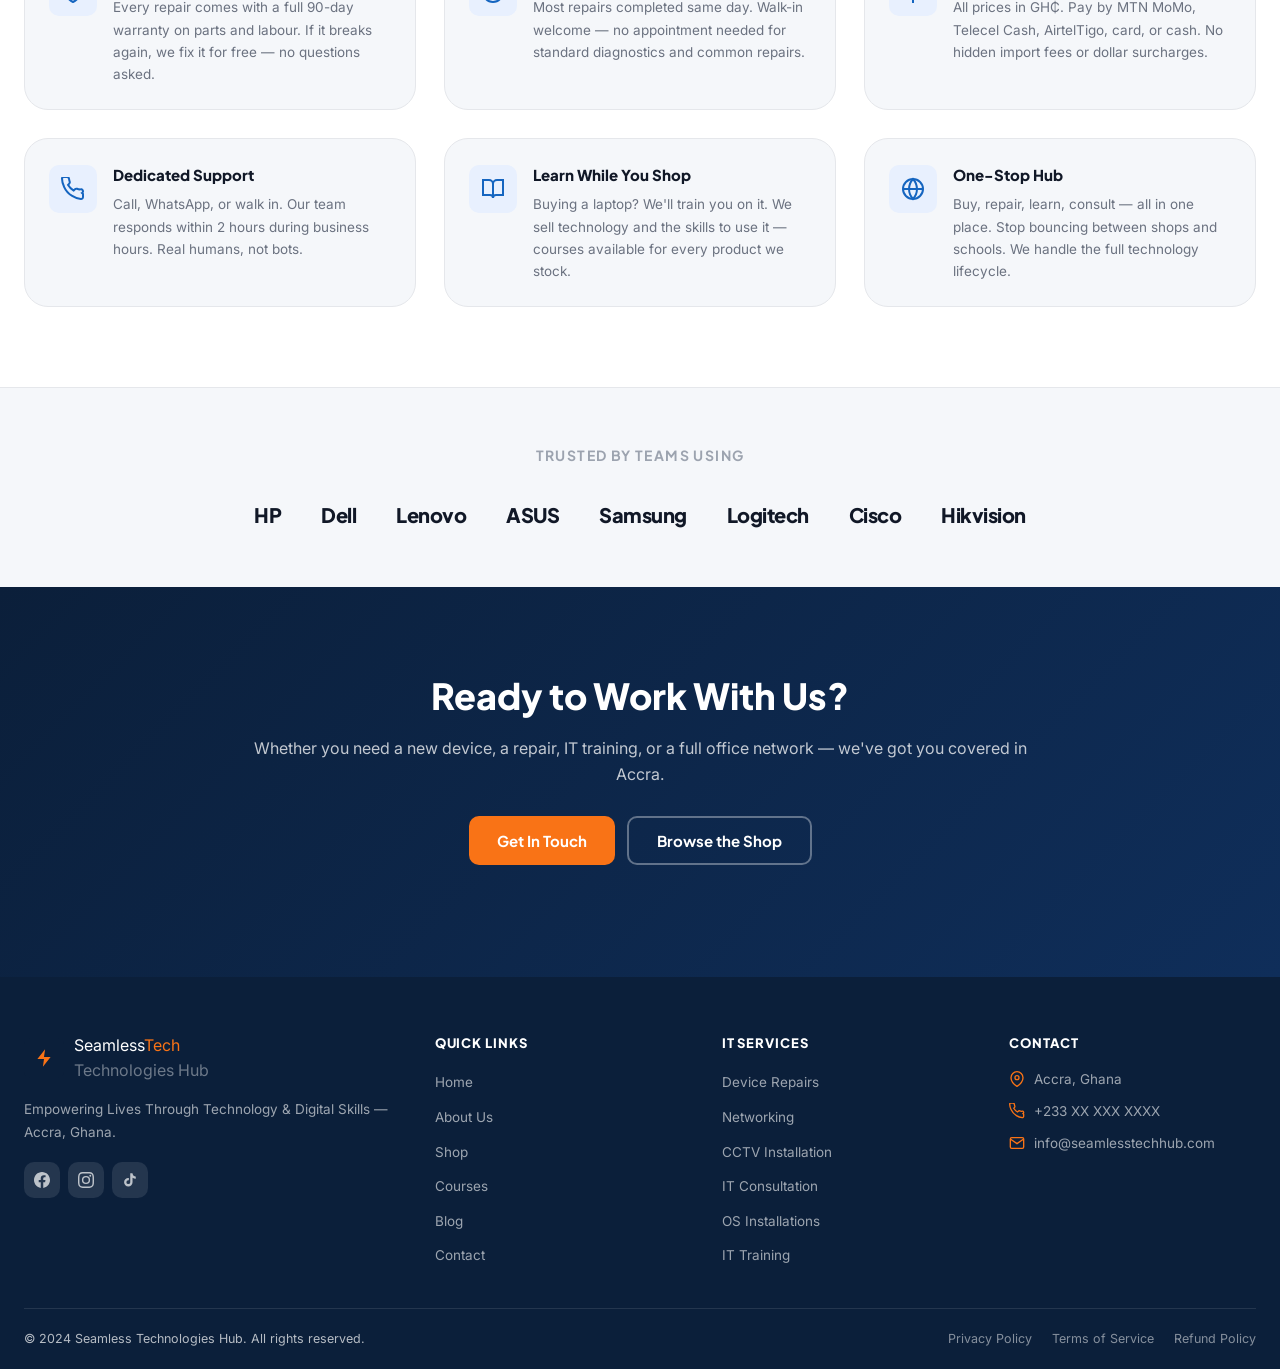
==== commit 52bda7d7: "feat: update email domain to seamlesstechhub.com and add Vercel clean URLs - Replace info@seamlesste" ====
--- a/about.html
+++ b/about.html
@@ -798,7 +798,7 @@
       </div>
       <div class="footer-contact-item">
         <svg viewBox="0 0 24 24" fill="none" stroke="currentColor" stroke-width="2"><path d="M4 4h16c1.1 0 2 .9 2 2v12c0 1.1-.9 2-2 2H4c-1.1 0-2-.9-2-2V6c0-1.1.9-2 2-2z"/><polyline points="22,6 12,13 2,6"/></svg>
-        info@seamlesstech.com.gh
+        info@seamlesstechhub.com
       </div>
     </div>
   </div>
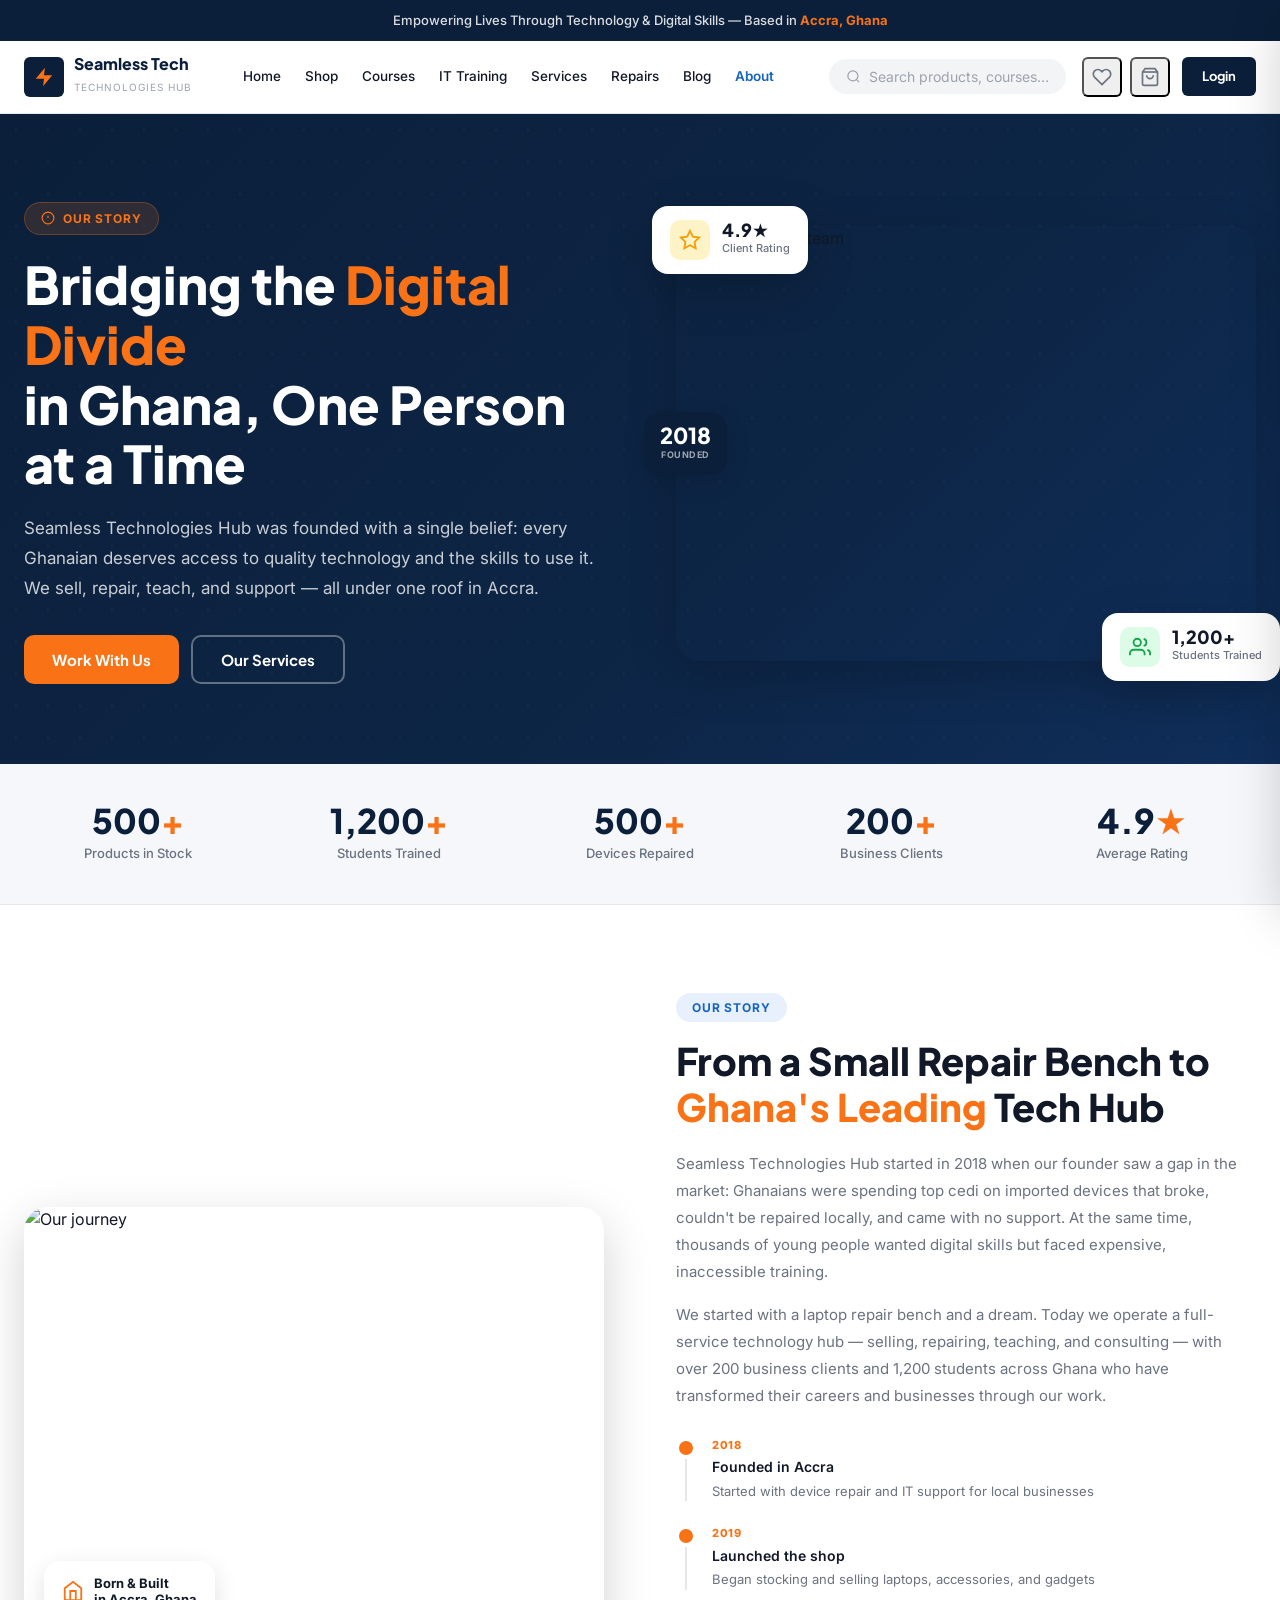
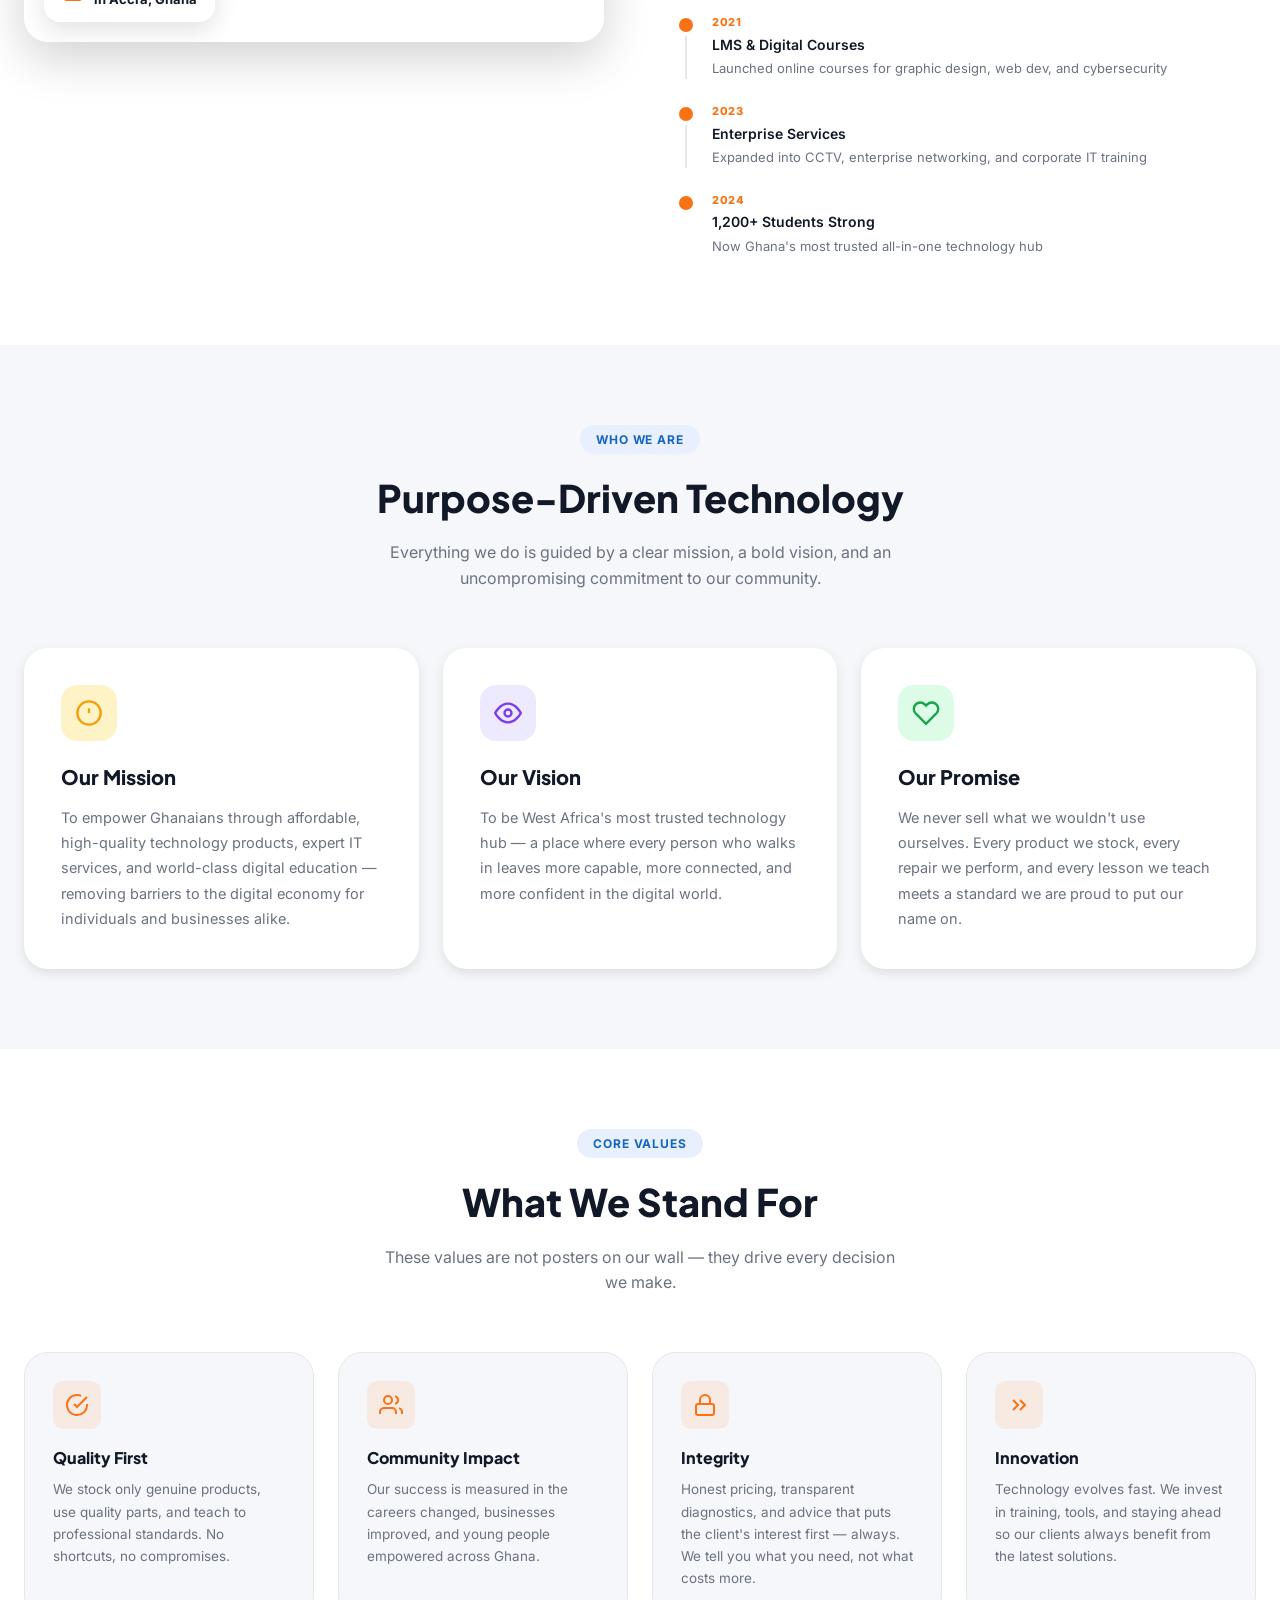
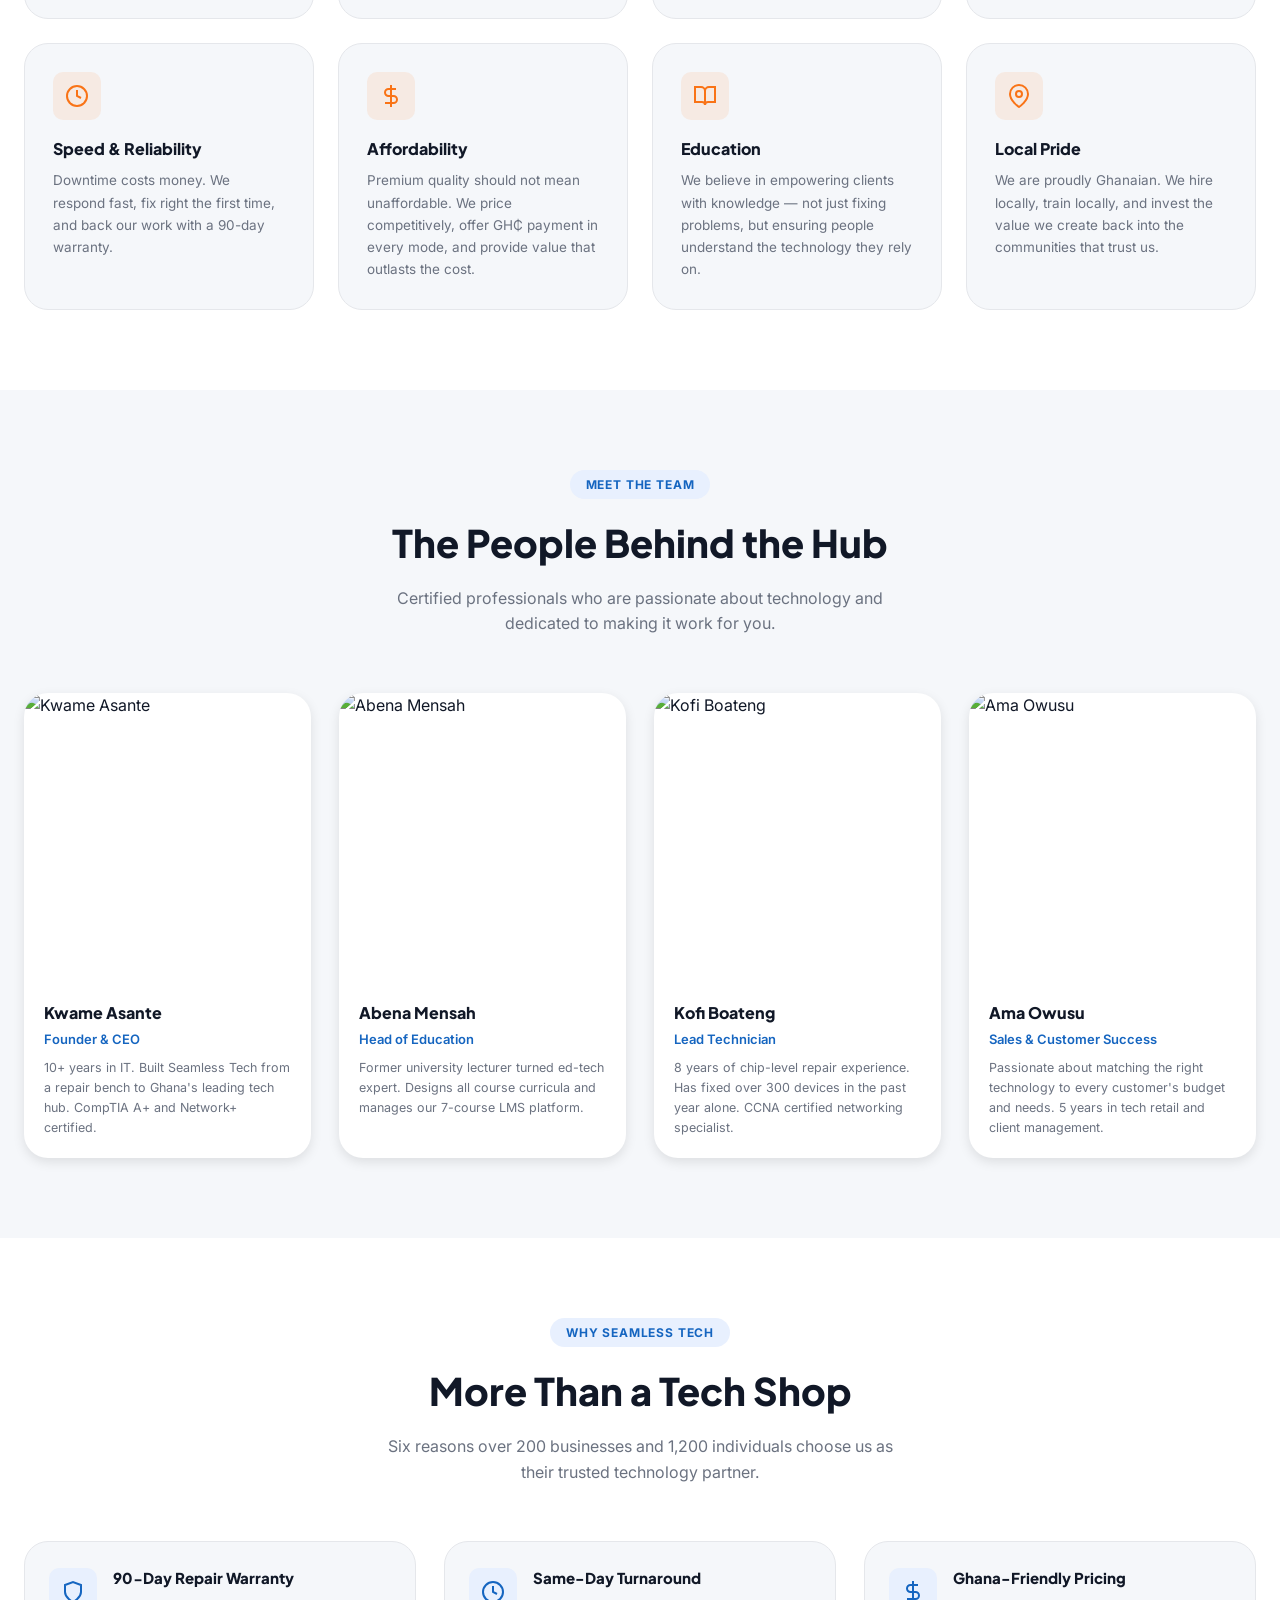
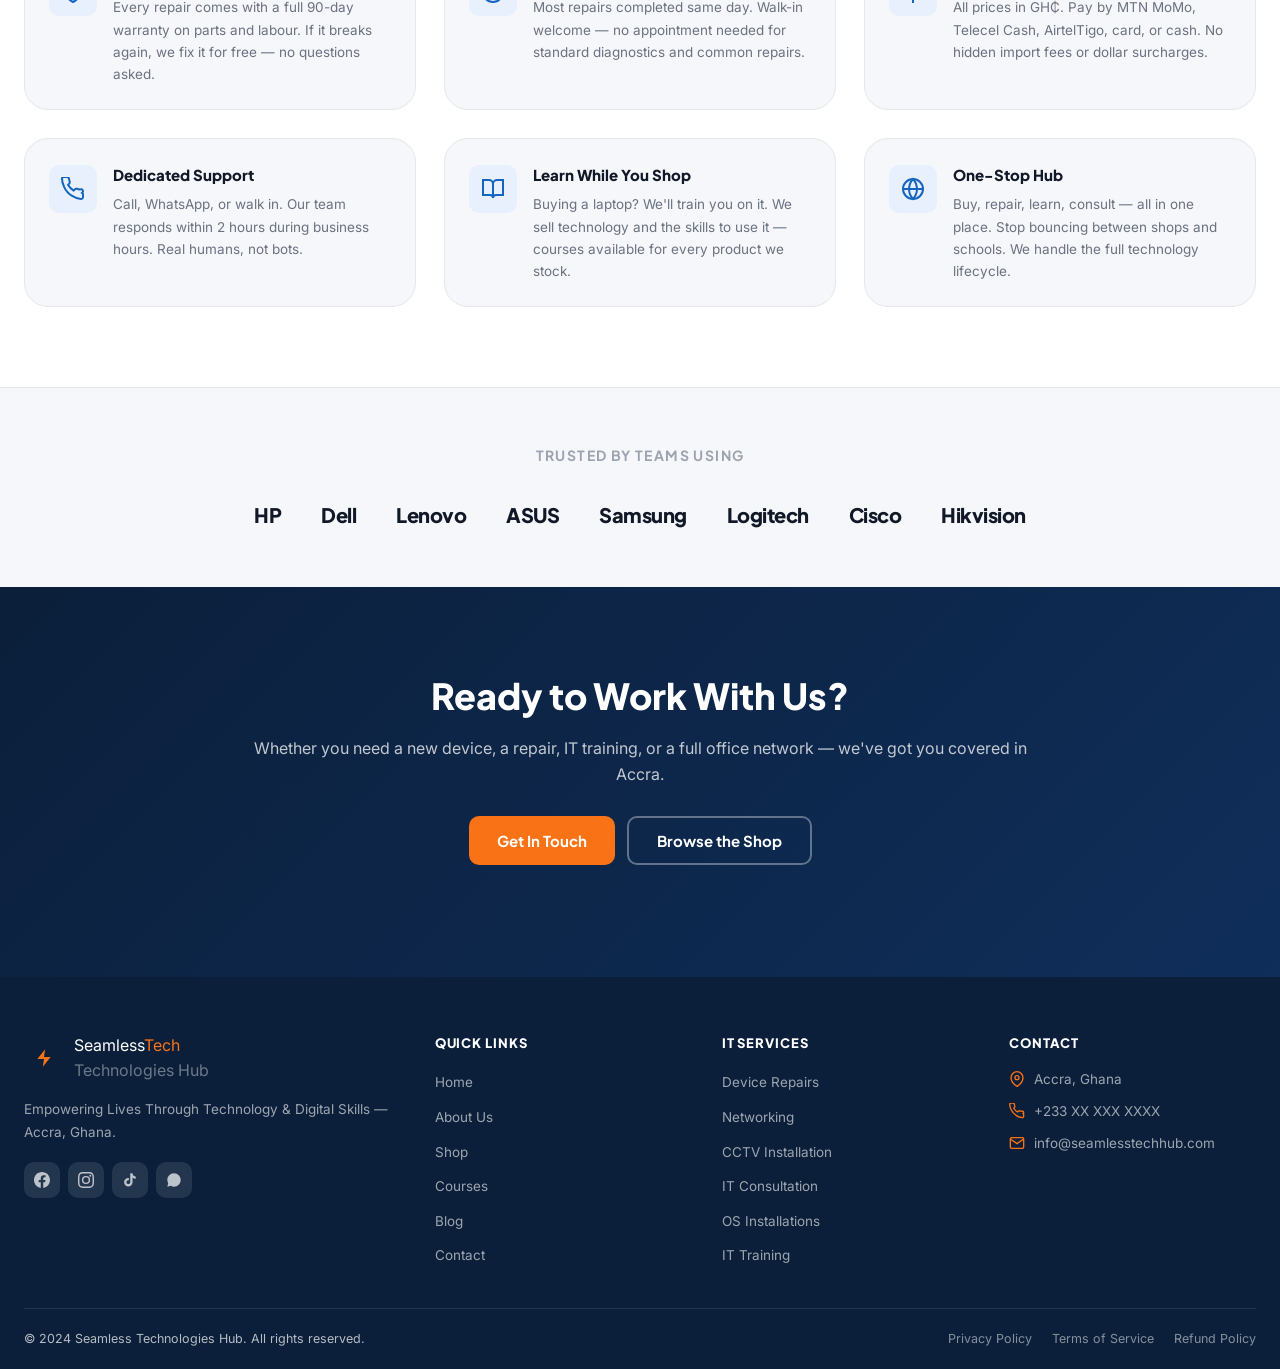
==== commit a11da840: "feat: add favicon, WhatsApp social icon to all pages - Add SVG favicon (navy + orange lightning bolt" ====
--- a/about.html
+++ b/about.html
@@ -3,6 +3,8 @@
 <head>
 <meta charset="UTF-8">
 <meta name="viewport" content="width=device-width,initial-scale=1">
+  <link rel="icon" href="favicon.svg" type="image/svg+xml">
+  <link rel="apple-touch-icon" href="favicon.svg">
 <title>About Us — Seamless Technologies Hub</title>
 <link rel="preconnect" href="https://fonts.googleapis.com">
 <link rel="preconnect" href="https://fonts.gstatic.com" crossorigin>
@@ -765,6 +767,7 @@
         <a href="#" class="social-btn"><svg viewBox="0 0 24 24" fill="currentColor"><path d="M24 12.07C24 5.41 18.63 0 12 0S0 5.41 0 12.07C0 18.1 4.39 23.1 10.13 24v-8.44H7.08v-3.49h3.04V9.41c0-3.02 1.8-4.7 4.54-4.7 1.31 0 2.68.24 2.68.24v2.97h-1.5c-1.5 0-1.96.93-1.96 1.89v2.26h3.32l-.53 3.49h-2.8V24C19.62 23.1 24 18.1 24 12.07z"/></svg></a>
         <a href="#" class="social-btn"><svg viewBox="0 0 24 24" fill="currentColor"><path d="M12 2.163c3.204 0 3.584.012 4.85.07 3.252.148 4.771 1.691 4.919 4.919.058 1.265.069 1.645.069 4.849 0 3.205-.012 3.584-.069 4.849-.149 3.225-1.664 4.771-4.919 4.919-1.266.058-1.644.07-4.85.07-3.204 0-3.584-.012-4.849-.07-3.26-.149-4.771-1.699-4.919-4.92-.058-1.265-.07-1.644-.07-4.849 0-3.204.013-3.583.07-4.849.149-3.227 1.664-4.771 4.919-4.919 1.266-.057 1.645-.069 4.849-.069zM12 0C8.741 0 8.333.014 7.053.072 2.695.272.273 2.69.073 7.052.014 8.333 0 8.741 0 12c0 3.259.014 3.668.072 4.948.2 4.358 2.618 6.78 6.98 6.98C8.333 23.986 8.741 24 12 24c3.259 0 3.668-.014 4.948-.072 4.354-.2 6.782-2.618 6.979-6.98.059-1.28.073-1.689.073-4.948 0-3.259-.014-3.667-.072-4.947-.196-4.354-2.617-6.78-6.979-6.98C15.668.014 15.259 0 12 0zm0 5.838a6.162 6.162 0 1 0 0 12.324 6.162 6.162 0 0 0 0-12.324zM12 16a4 4 0 1 1 0-8 4 4 0 0 1 0 8zm6.406-11.845a1.44 1.44 0 1 0 0 2.881 1.44 1.44 0 0 0 0-2.881z"/></svg></a>
         <a href="#" class="social-btn"><svg viewBox="0 0 24 24" fill="currentColor"><path d="M19.59 6.69a4.83 4.83 0 01-3.77-4.25V2h-3.45v13.67a2.89 2.89 0 01-2.88 2.5 2.89 2.89 0 01-2.89-2.89 2.89 2.89 0 012.89-2.89c.28 0 .54.04.79.1V9.01a6.33 6.33 0 00-.79-.05 6.34 6.34 0 00-6.34 6.34 6.34 6.34 0 006.34 6.34 6.34 6.34 0 006.33-6.34V8.69a8.27 8.27 0 004.84 1.56V6.82a4.85 4.85 0 01-1.07-.13z"/></svg></a>
+        <a href="#" class="social-btn" title="WhatsApp"><svg viewBox="0 0 24 24" fill="currentColor"><path d="M17.472 14.382c-.297-.149-1.758-.867-2.03-.967-.273-.099-.471-.148-.67.15-.197.297-.767.966-.94 1.164-.173.199-.347.223-.644.075-.297-.15-1.255-.463-2.39-1.475-.883-.788-1.48-1.761-1.653-2.059-.173-.297-.018-.458.13-.606.134-.133.298-.347.446-.52.149-.174.198-.298.298-.497.099-.198.05-.371-.025-.52-.075-.149-.669-1.612-.916-2.207-.242-.579-.487-.5-.669-.51-.173-.008-.371-.01-.57-.01-.198 0-.52.074-.792.372-.272.297-1.04 1.016-1.04 2.479 0 1.462 1.065 2.875 1.213 3.074.149.198 2.096 3.2 5.077 4.487.709.306 1.262.489 1.694.625.712.227 1.36.195 1.871.118.571-.085 1.758-.719 2.006-1.413.248-.694.248-1.289.173-1.413-.074-.124-.272-.198-.57-.347zM12.003 2c-5.514 0-9.997 4.483-9.997 9.997 0 1.762.46 3.413 1.268 4.848L2.006 22l5.261-1.377A9.967 9.967 0 0012.003 22c5.514 0 9.997-4.483 9.997-9.997 0-5.514-4.483-9.997-9.997-9.997z"/></svg></a>
       </div>
     </div>
     <div class="footer-col">
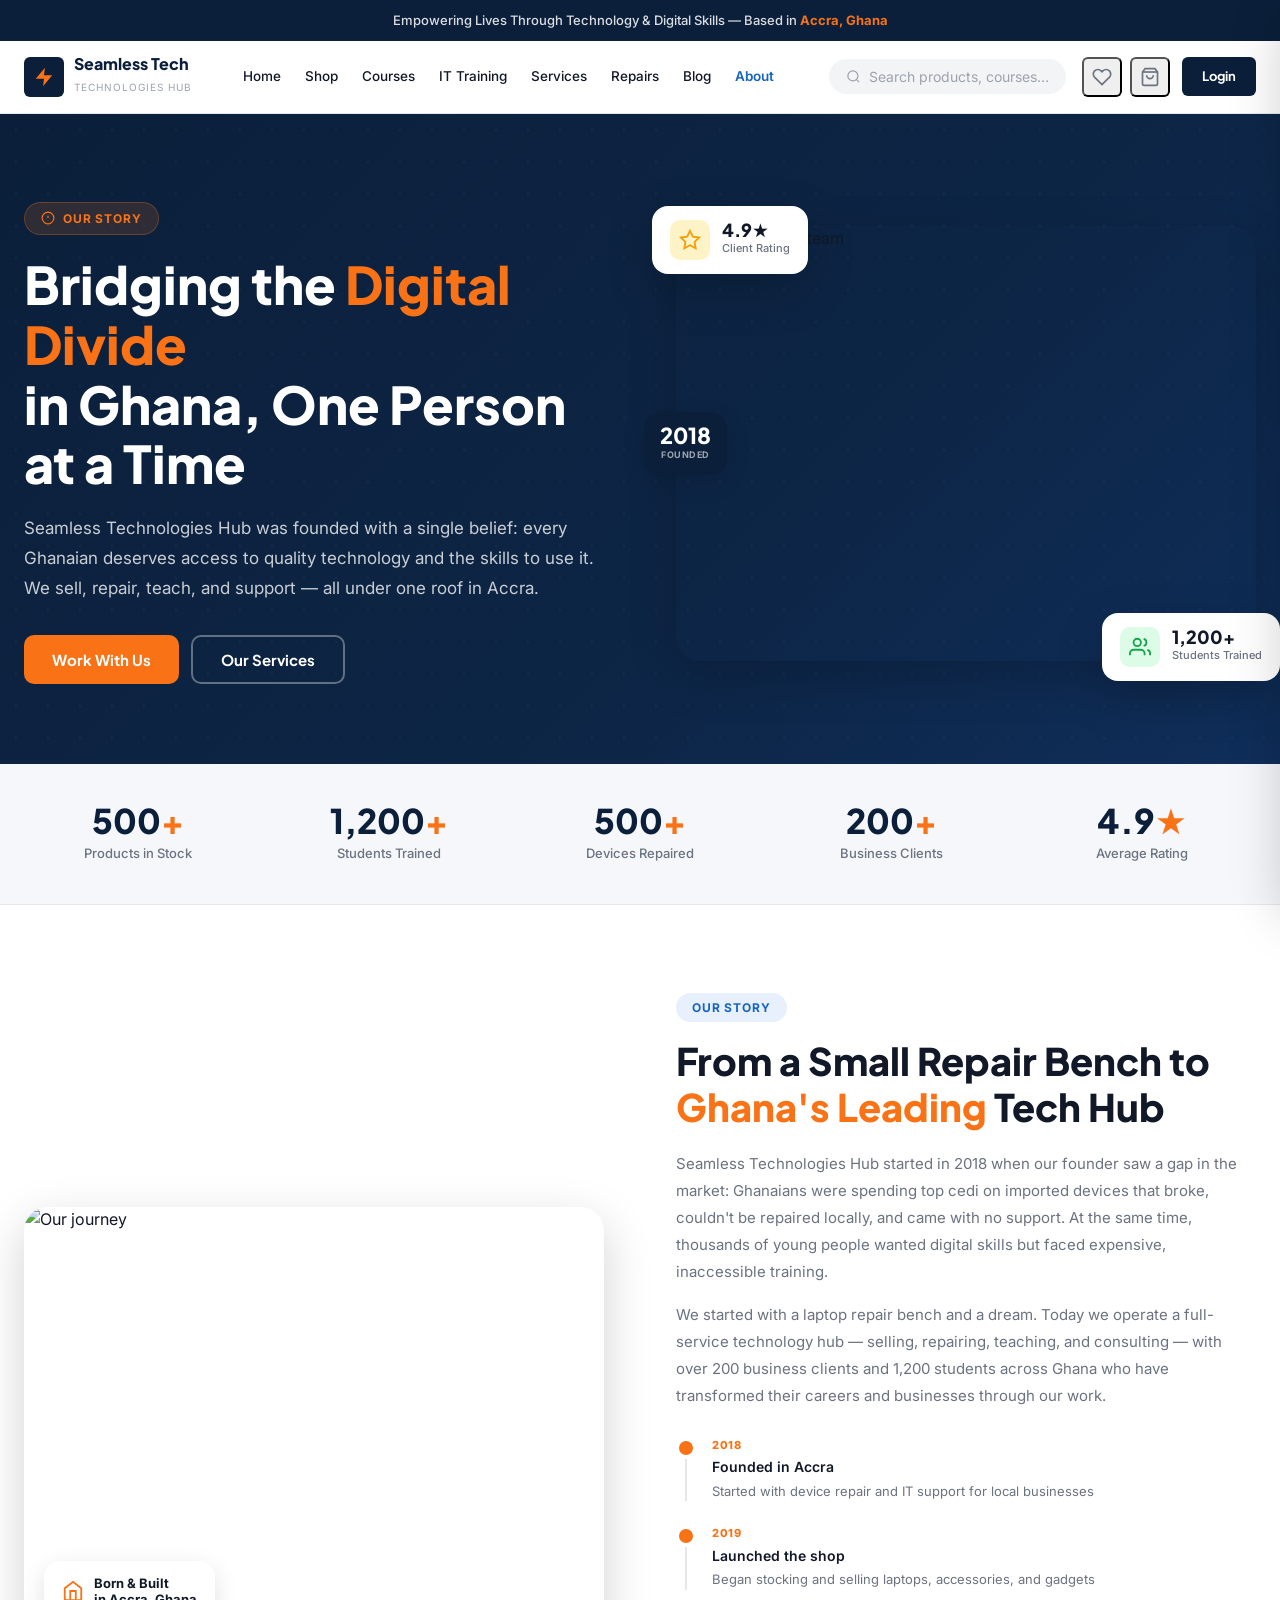
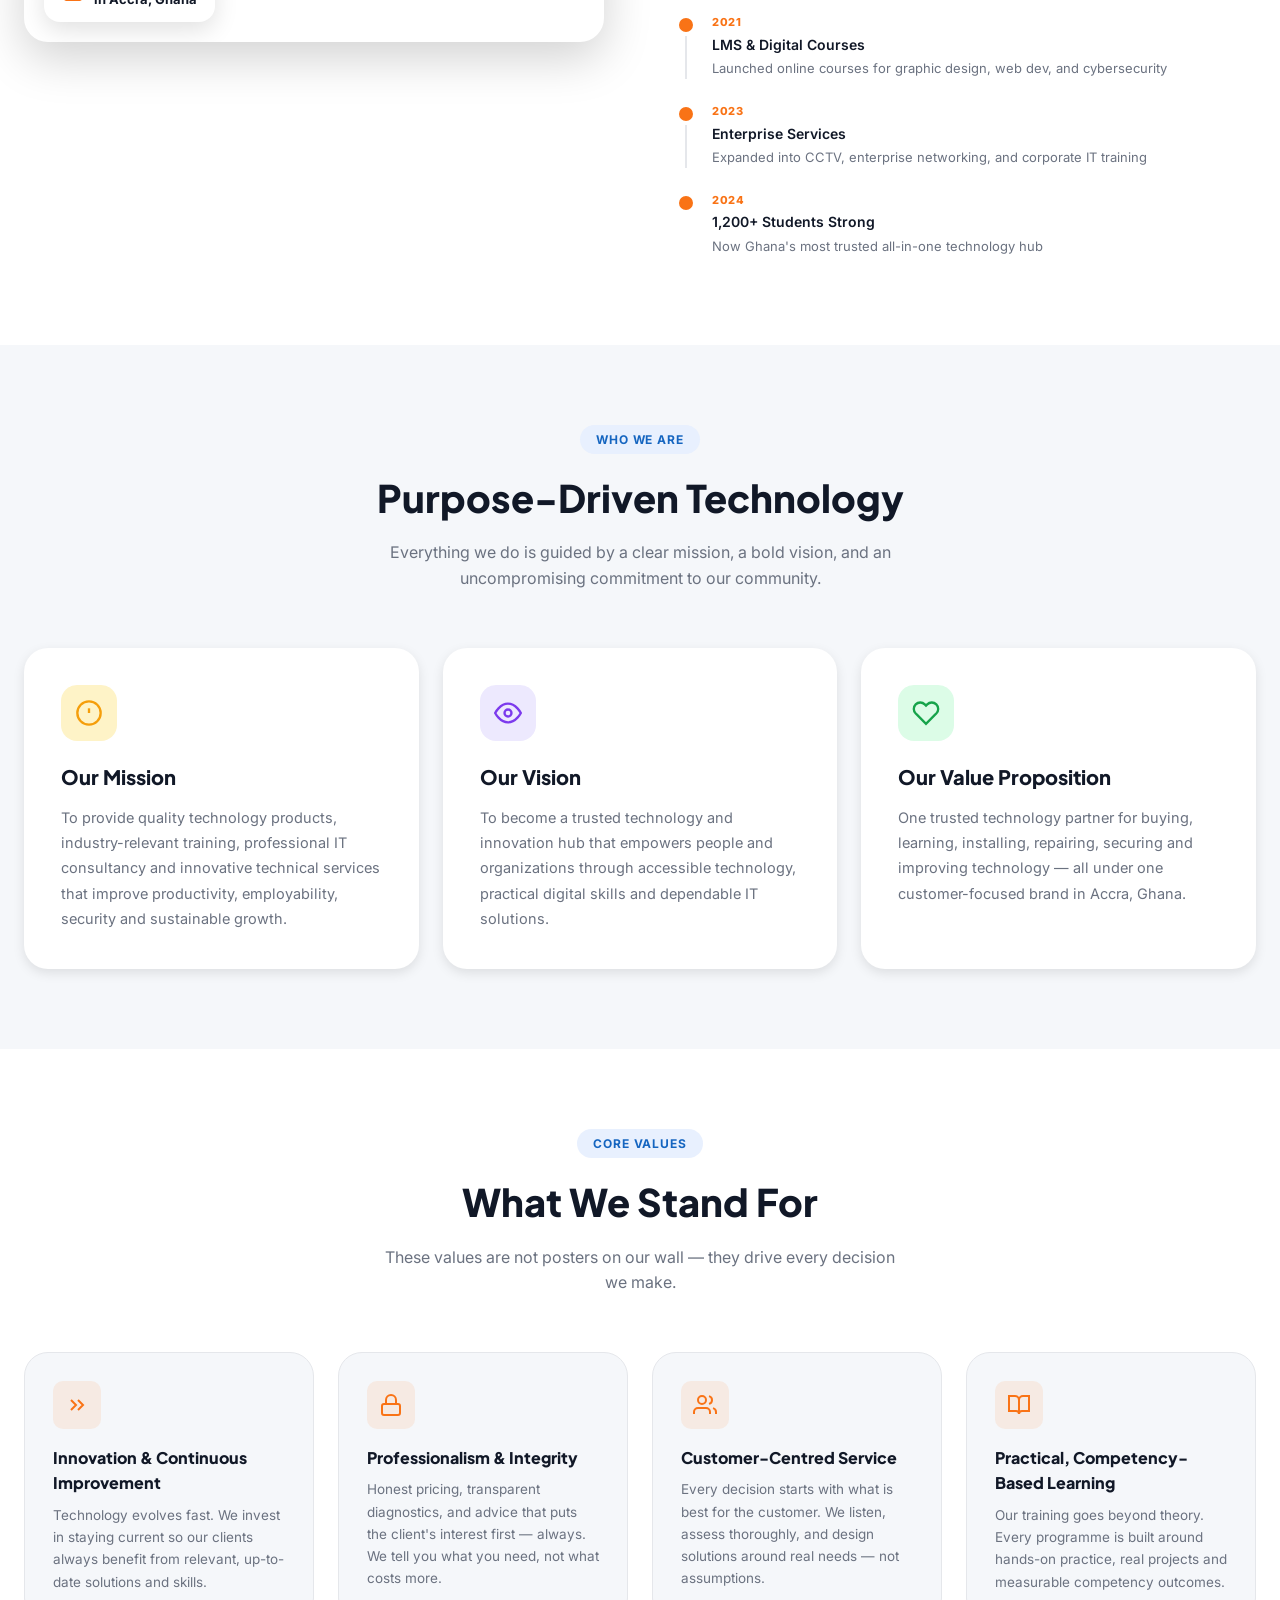
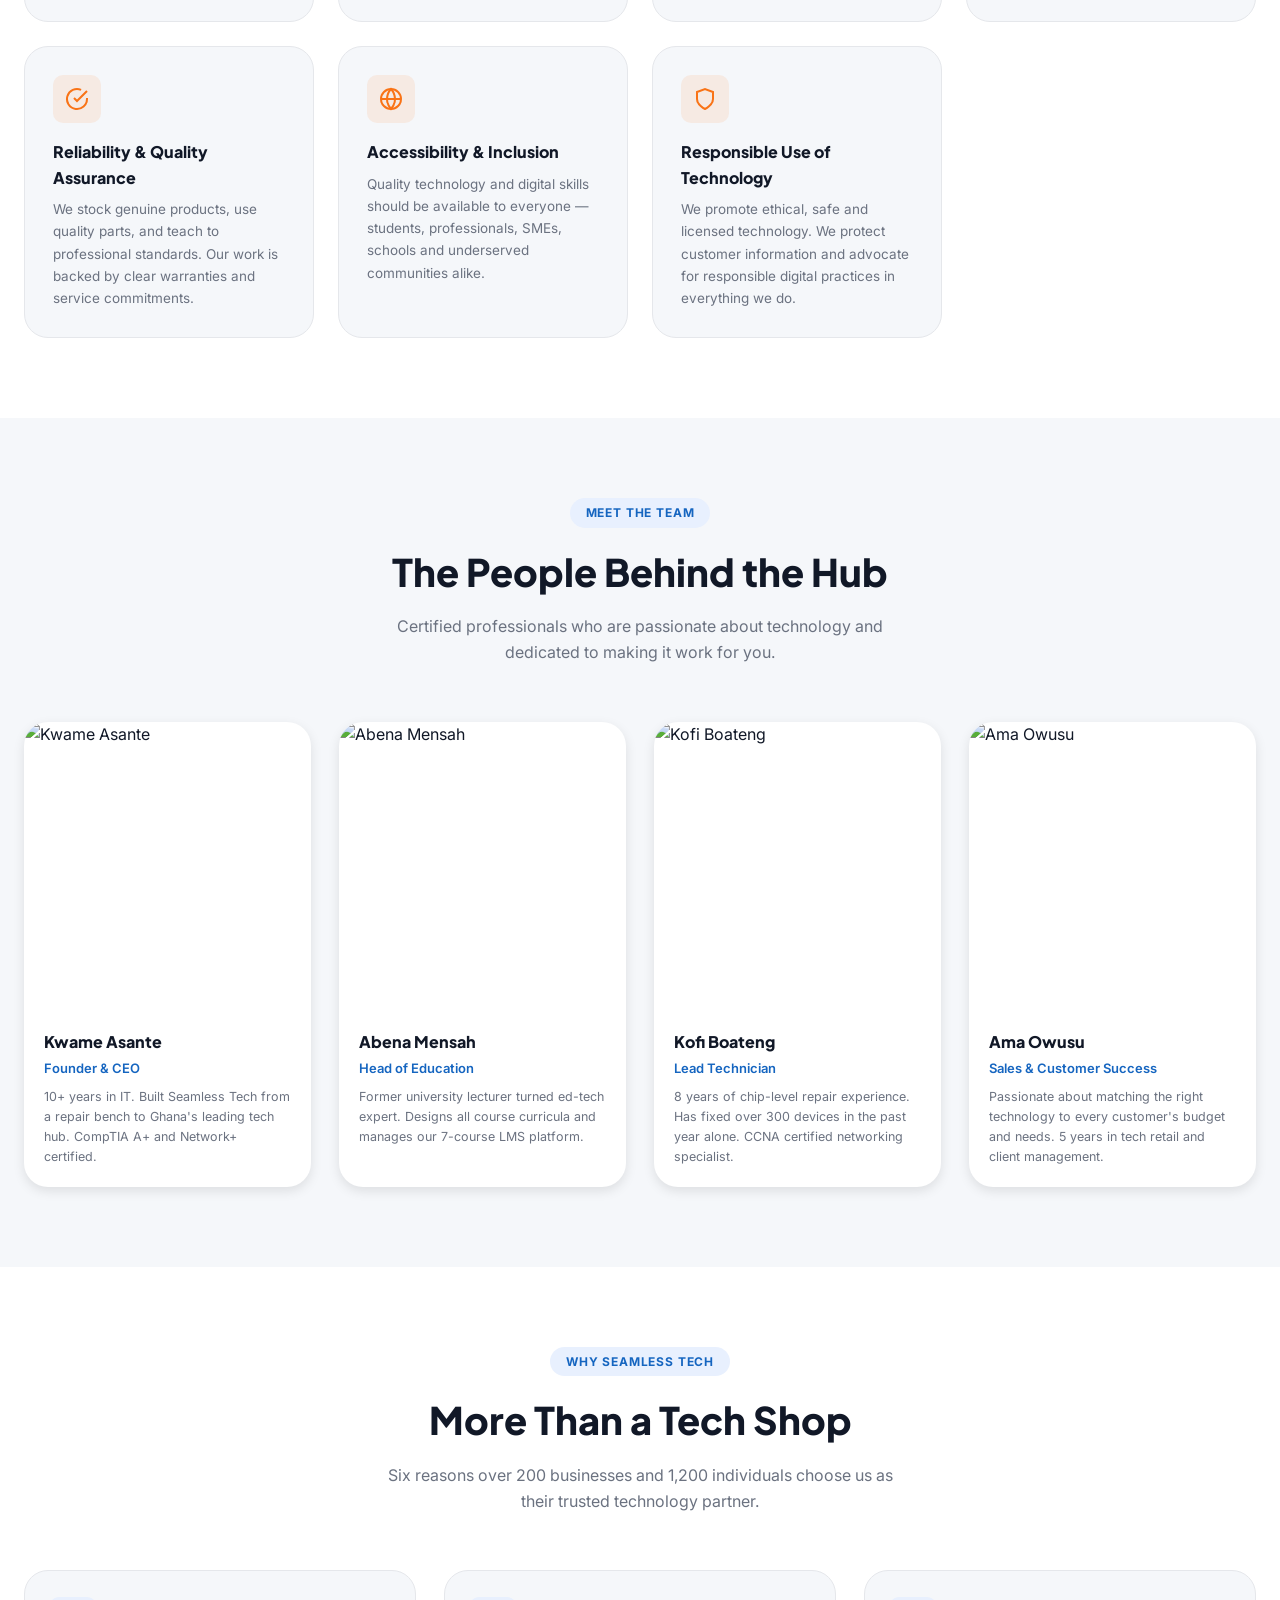
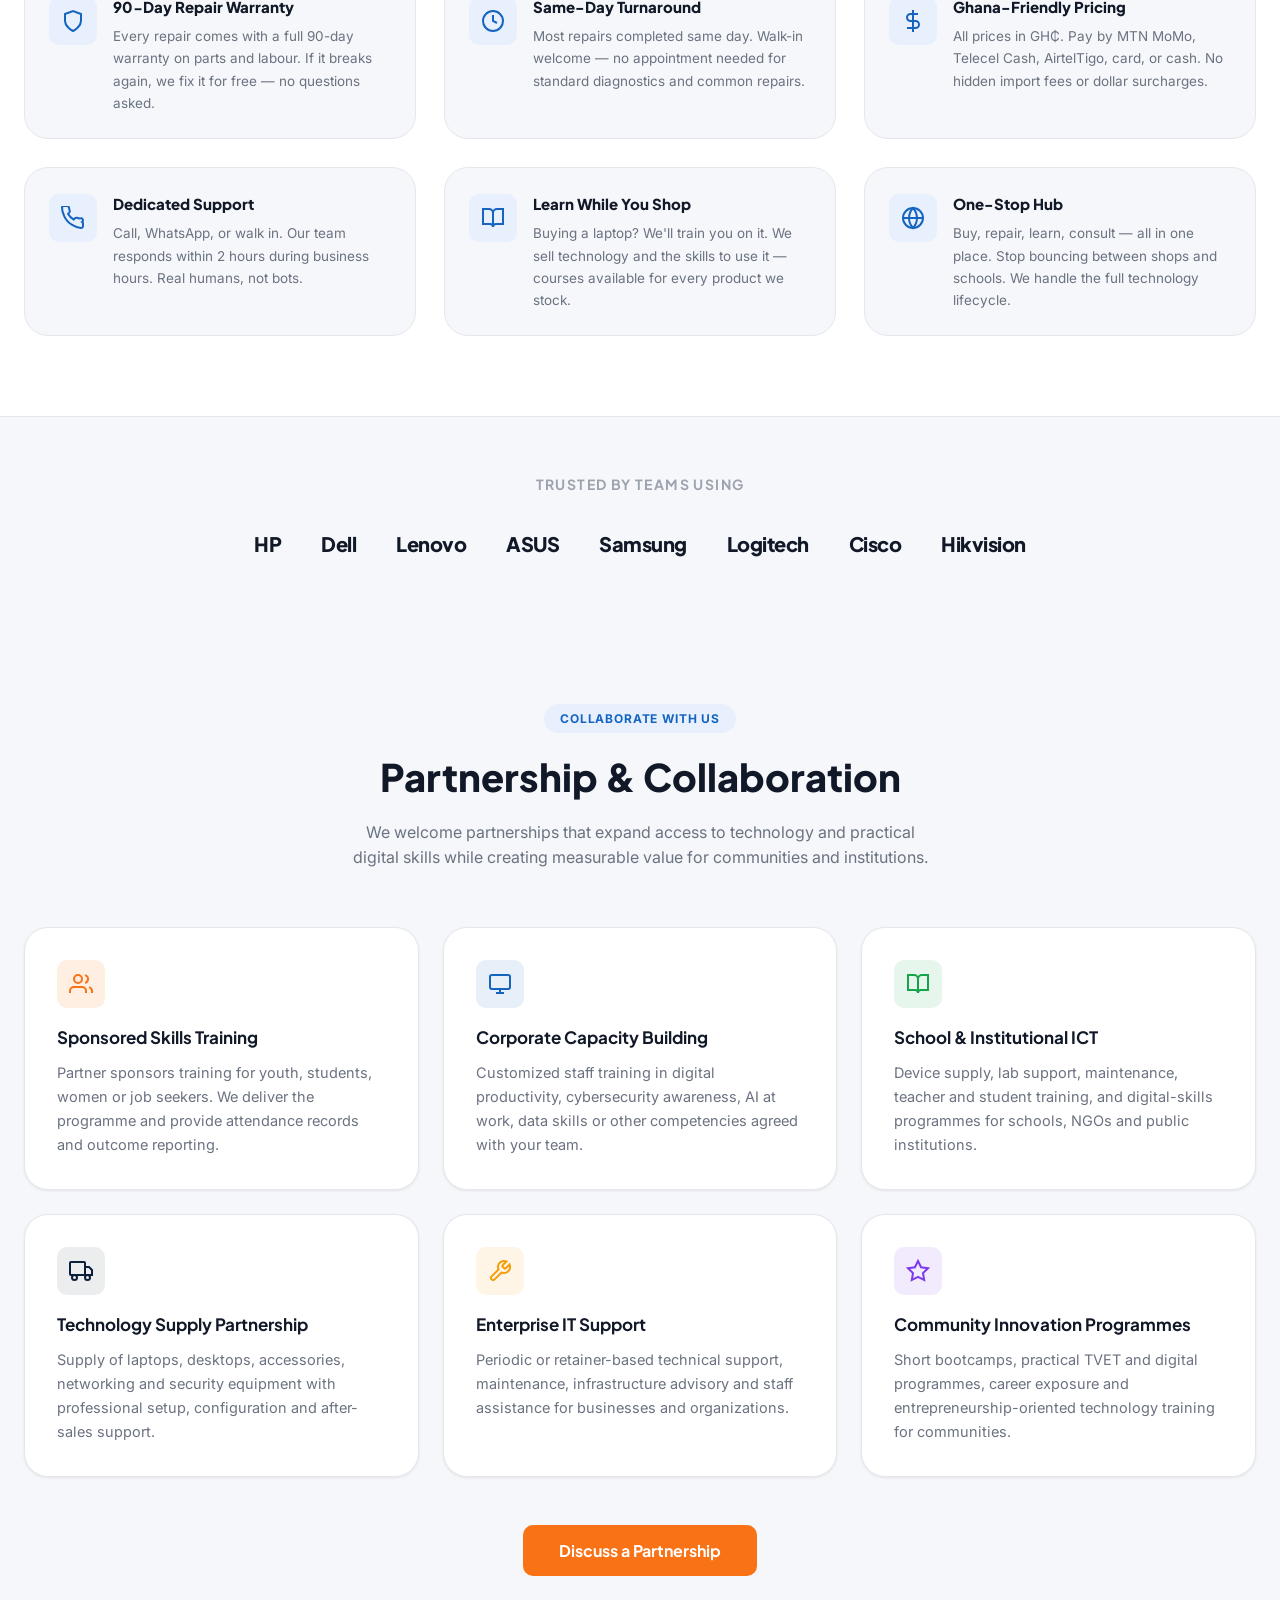
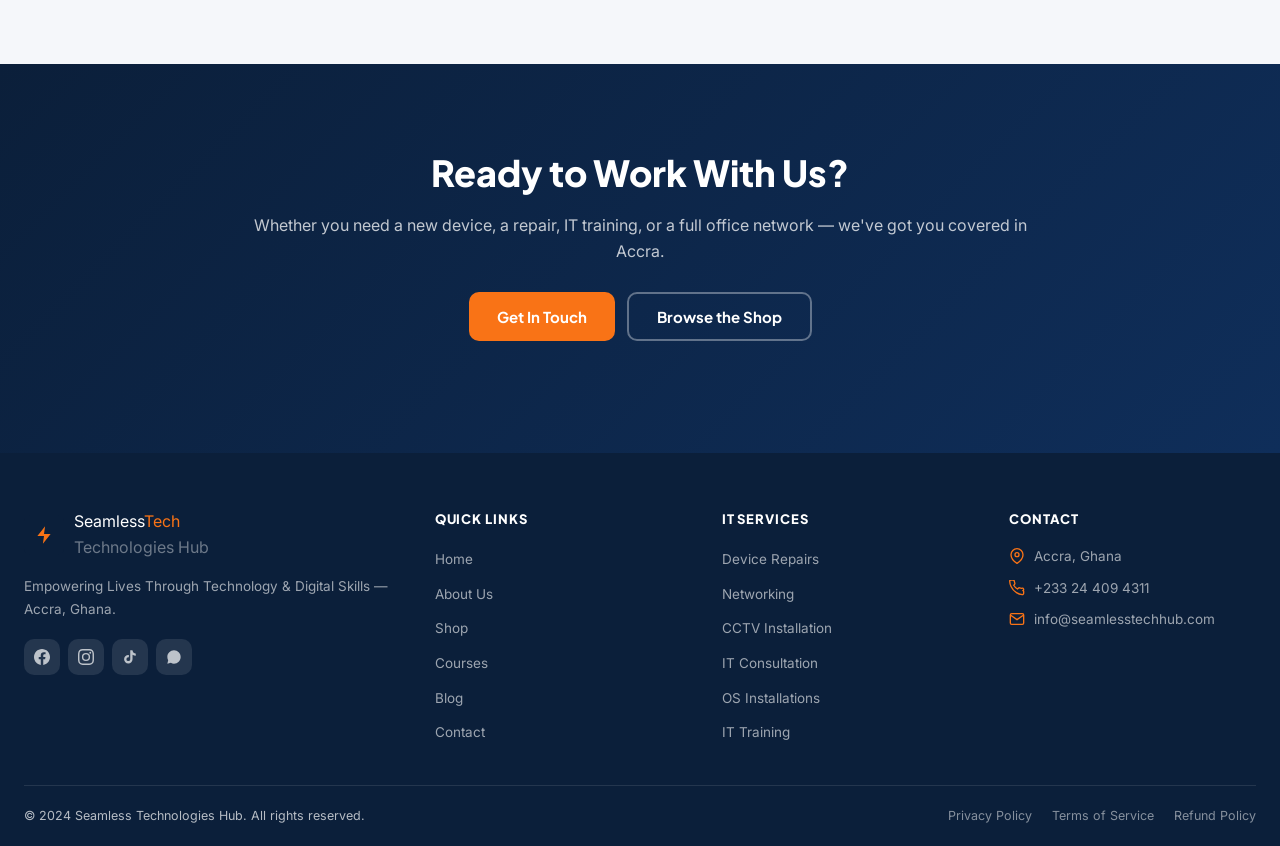
==== commit d2f0dfac: "feat: update content from client document — real contact info, mission/vision, new courses, training" ====
--- a/about.html
+++ b/about.html
@@ -492,21 +492,21 @@
           <svg width="28" height="28" viewBox="0 0 24 24" fill="none" stroke="#F59E0B" stroke-width="2"><circle cx="12" cy="12" r="10"/><line x1="12" y1="8" x2="12" y2="12"/><line x1="12" y1="16" x2="12.01" y2="16"/></svg>
         </div>
         <h3>Our Mission</h3>
-        <p>To empower Ghanaians through affordable, high-quality technology products, expert IT services, and world-class digital education — removing barriers to the digital economy for individuals and businesses alike.</p>
+        <p>To provide quality technology products, industry-relevant training, professional IT consultancy and innovative technical services that improve productivity, employability, security and sustainable growth.</p>
       </div>
       <div class="mv-card">
         <div class="mv-icon" style="background:#EDE9FE">
           <svg width="28" height="28" viewBox="0 0 24 24" fill="none" stroke="#7C3AED" stroke-width="2"><path d="M1 12s4-8 11-8 11 8 11 8-4 8-11 8-11-8-11-8z"/><circle cx="12" cy="12" r="3"/></svg>
         </div>
         <h3>Our Vision</h3>
-        <p>To be West Africa's most trusted technology hub — a place where every person who walks in leaves more capable, more connected, and more confident in the digital world.</p>
+        <p>To become a trusted technology and innovation hub that empowers people and organizations through accessible technology, practical digital skills and dependable IT solutions.</p>
       </div>
       <div class="mv-card">
         <div class="mv-icon" style="background:#DCFCE7">
           <svg width="28" height="28" viewBox="0 0 24 24" fill="none" stroke="#16A34A" stroke-width="2"><path d="M20.84 4.61a5.5 5.5 0 0 0-7.78 0L12 5.67l-1.06-1.06a5.5 5.5 0 0 0-7.78 7.78l1.06 1.06L12 21.23l7.78-7.78 1.06-1.06a5.5 5.5 0 0 0 0-7.78z"/></svg>
         </div>
-        <h3>Our Promise</h3>
-        <p>We never sell what we wouldn't use ourselves. Every product we stock, every repair we perform, and every lesson we teach meets a standard we are proud to put our name on.</p>
+        <h3>Our Value Proposition</h3>
+        <p>One trusted technology partner for buying, learning, installing, repairing, securing and improving technology — all under one customer-focused brand in Accra, Ghana.</p>
       </div>
     </div>
   </div>
@@ -523,59 +523,52 @@
     <div class="values-grid">
       <div class="value-card">
         <div class="value-icon">
-          <svg viewBox="0 0 24 24" fill="none" stroke="currentColor" stroke-width="2"><path d="M22 11.08V12a10 10 0 1 1-5.93-9.14"/><polyline points="22 4 12 14.01 9 11.01"/></svg>
-        </div>
-        <div class="value-title">Quality First</div>
-        <div class="value-desc">We stock only genuine products, use quality parts, and teach to professional standards. No shortcuts, no compromises.</div>
+          <svg viewBox="0 0 24 24" fill="none" stroke="currentColor" stroke-width="2"><polyline points="13 17 18 12 13 7"/><polyline points="6 17 11 12 6 7"/></svg>
+        </div>
+        <div class="value-title">Innovation & Continuous Improvement</div>
+        <div class="value-desc">Technology evolves fast. We invest in staying current so our clients always benefit from relevant, up-to-date solutions and skills.</div>
+      </div>
+      <div class="value-card">
+        <div class="value-icon">
+          <svg viewBox="0 0 24 24" fill="none" stroke="currentColor" stroke-width="2"><rect x="3" y="11" width="18" height="11" rx="2" ry="2"/><path d="M7 11V7a5 5 0 0 1 10 0v4"/></svg>
+        </div>
+        <div class="value-title">Professionalism & Integrity</div>
+        <div class="value-desc">Honest pricing, transparent diagnostics, and advice that puts the client's interest first — always. We tell you what you need, not what costs more.</div>
       </div>
       <div class="value-card">
         <div class="value-icon">
           <svg viewBox="0 0 24 24" fill="none" stroke="currentColor" stroke-width="2"><path d="M17 21v-2a4 4 0 0 0-4-4H5a4 4 0 0 0-4 4v2"/><circle cx="9" cy="7" r="4"/><path d="M23 21v-2a4 4 0 0 0-3-3.87"/><path d="M16 3.13a4 4 0 0 1 0 7.75"/></svg>
         </div>
-        <div class="value-title">Community Impact</div>
-        <div class="value-desc">Our success is measured in the careers changed, businesses improved, and young people empowered across Ghana.</div>
-      </div>
-      <div class="value-card">
-        <div class="value-icon">
-          <svg viewBox="0 0 24 24" fill="none" stroke="currentColor" stroke-width="2"><rect x="3" y="11" width="18" height="11" rx="2" ry="2"/><path d="M7 11V7a5 5 0 0 1 10 0v4"/></svg>
-        </div>
-        <div class="value-title">Integrity</div>
-        <div class="value-desc">Honest pricing, transparent diagnostics, and advice that puts the client's interest first — always. We tell you what you need, not what costs more.</div>
-      </div>
-      <div class="value-card">
-        <div class="value-icon">
-          <svg viewBox="0 0 24 24" fill="none" stroke="currentColor" stroke-width="2"><polyline points="13 17 18 12 13 7"/><polyline points="6 17 11 12 6 7"/></svg>
-        </div>
-        <div class="value-title">Innovation</div>
-        <div class="value-desc">Technology evolves fast. We invest in training, tools, and staying ahead so our clients always benefit from the latest solutions.</div>
-      </div>
-      <div class="value-card">
-        <div class="value-icon">
-          <svg viewBox="0 0 24 24" fill="none" stroke="currentColor" stroke-width="2"><circle cx="12" cy="12" r="10"/><polyline points="12 6 12 12 16 14"/></svg>
-        </div>
-        <div class="value-title">Speed & Reliability</div>
-        <div class="value-desc">Downtime costs money. We respond fast, fix right the first time, and back our work with a 90-day warranty.</div>
-      </div>
-      <div class="value-card">
-        <div class="value-icon">
-          <svg viewBox="0 0 24 24" fill="none" stroke="currentColor" stroke-width="2"><line x1="12" y1="1" x2="12" y2="23"/><path d="M17 5H9.5a3.5 3.5 0 0 0 0 7h5a3.5 3.5 0 0 1 0 7H6"/></svg>
-        </div>
-        <div class="value-title">Affordability</div>
-        <div class="value-desc">Premium quality should not mean unaffordable. We price competitively, offer GH₵ payment in every mode, and provide value that outlasts the cost.</div>
+        <div class="value-title">Customer-Centred Service</div>
+        <div class="value-desc">Every decision starts with what is best for the customer. We listen, assess thoroughly, and design solutions around real needs — not assumptions.</div>
       </div>
       <div class="value-card">
         <div class="value-icon">
           <svg viewBox="0 0 24 24" fill="none" stroke="currentColor" stroke-width="2"><path d="M2 3h6a4 4 0 0 1 4 4v14a3 3 0 0 0-3-3H2z"/><path d="M22 3h-6a4 4 0 0 0-4 4v14a3 3 0 0 1 3-3h7z"/></svg>
         </div>
-        <div class="value-title">Education</div>
-        <div class="value-desc">We believe in empowering clients with knowledge — not just fixing problems, but ensuring people understand the technology they rely on.</div>
+        <div class="value-title">Practical, Competency-Based Learning</div>
+        <div class="value-desc">Our training goes beyond theory. Every programme is built around hands-on practice, real projects and measurable competency outcomes.</div>
       </div>
       <div class="value-card">
         <div class="value-icon">
-          <svg viewBox="0 0 24 24" fill="none" stroke="currentColor" stroke-width="2"><path d="M21 10c0 7-9 13-9 13s-9-6-9-13a9 9 0 0 1 18 0z"/><circle cx="12" cy="10" r="3"/></svg>
-        </div>
-        <div class="value-title">Local Pride</div>
-        <div class="value-desc">We are proudly Ghanaian. We hire locally, train locally, and invest the value we create back into the communities that trust us.</div>
+          <svg viewBox="0 0 24 24" fill="none" stroke="currentColor" stroke-width="2"><path d="M22 11.08V12a10 10 0 1 1-5.93-9.14"/><polyline points="22 4 12 14.01 9 11.01"/></svg>
+        </div>
+        <div class="value-title">Reliability & Quality Assurance</div>
+        <div class="value-desc">We stock genuine products, use quality parts, and teach to professional standards. Our work is backed by clear warranties and service commitments.</div>
+      </div>
+      <div class="value-card">
+        <div class="value-icon">
+          <svg viewBox="0 0 24 24" fill="none" stroke="currentColor" stroke-width="2"><circle cx="12" cy="12" r="10"/><line x1="2" y1="12" x2="22" y2="12"/><path d="M12 2a15.3 15.3 0 0 1 4 10 15.3 15.3 0 0 1-4 10 15.3 15.3 0 0 1-4-10 15.3 15.3 0 0 1 4-10z"/></svg>
+        </div>
+        <div class="value-title">Accessibility & Inclusion</div>
+        <div class="value-desc">Quality technology and digital skills should be available to everyone — students, professionals, SMEs, schools and underserved communities alike.</div>
+      </div>
+      <div class="value-card">
+        <div class="value-icon">
+          <svg viewBox="0 0 24 24" fill="none" stroke="currentColor" stroke-width="2"><path d="M12 22s8-4 8-10V5l-8-3-8 3v7c0 6 8 10 8 10z"/></svg>
+        </div>
+        <div class="value-title">Responsible Use of Technology</div>
+        <div class="value-desc">We promote ethical, safe and licensed technology. We protect customer information and advocate for responsible digital practices in everything we do.</div>
       </div>
     </div>
   </div>
@@ -738,6 +731,64 @@
       <span class="partner-logo">Logitech</span>
       <span class="partner-logo">Cisco</span>
       <span class="partner-logo">Hikvision</span>
+    </div>
+  </div>
+</section>
+
+<!-- PARTNERSHIP -->
+<section style="padding:88px 24px;background:var(--off-white)">
+  <div style="max-width:1280px;margin:0 auto">
+    <div style="text-align:center;margin-bottom:56px">
+      <div class="section-eyebrow">Collaborate With Us</div>
+      <h2 class="section-title">Partnership & Collaboration</h2>
+      <p class="section-sub" style="max-width:580px;margin:12px auto 0">We welcome partnerships that expand access to technology and practical digital skills while creating measurable value for communities and institutions.</p>
+    </div>
+    <div style="display:grid;grid-template-columns:repeat(3,1fr);gap:24px">
+      <div style="background:#fff;border-radius:var(--r-xl);padding:32px;border:1px solid var(--gray-200);box-shadow:var(--shadow-sm)">
+        <div style="width:48px;height:48px;background:rgba(249,115,22,0.12);border-radius:var(--r-md);display:flex;align-items:center;justify-content:center;margin-bottom:16px">
+          <svg width="24" height="24" viewBox="0 0 24 24" fill="none" stroke="var(--orange)" stroke-width="2"><path d="M17 21v-2a4 4 0 0 0-4-4H5a4 4 0 0 0-4 4v2"/><circle cx="9" cy="7" r="4"/><path d="M23 21v-2a4 4 0 0 0-3-3.87"/><path d="M16 3.13a4 4 0 0 1 0 7.75"/></svg>
+        </div>
+        <h3 style="font-family:var(--font-head);font-size:17px;font-weight:700;color:var(--gray-900);margin-bottom:10px">Sponsored Skills Training</h3>
+        <p style="font-size:14.5px;color:var(--gray-600);line-height:1.65">Partner sponsors training for youth, students, women or job seekers. We deliver the programme and provide attendance records and outcome reporting.</p>
+      </div>
+      <div style="background:#fff;border-radius:var(--r-xl);padding:32px;border:1px solid var(--gray-200);box-shadow:var(--shadow-sm)">
+        <div style="width:48px;height:48px;background:rgba(21,101,192,0.10);border-radius:var(--r-md);display:flex;align-items:center;justify-content:center;margin-bottom:16px">
+          <svg width="24" height="24" viewBox="0 0 24 24" fill="none" stroke="var(--blue)" stroke-width="2"><rect x="2" y="3" width="20" height="14" rx="2"/><line x1="8" y1="21" x2="16" y2="21"/><line x1="12" y1="17" x2="12" y2="21"/></svg>
+        </div>
+        <h3 style="font-family:var(--font-head);font-size:17px;font-weight:700;color:var(--gray-900);margin-bottom:10px">Corporate Capacity Building</h3>
+        <p style="font-size:14.5px;color:var(--gray-600);line-height:1.65">Customized staff training in digital productivity, cybersecurity awareness, AI at work, data skills or other competencies agreed with your team.</p>
+      </div>
+      <div style="background:#fff;border-radius:var(--r-xl);padding:32px;border:1px solid var(--gray-200);box-shadow:var(--shadow-sm)">
+        <div style="width:48px;height:48px;background:rgba(22,163,74,0.10);border-radius:var(--r-md);display:flex;align-items:center;justify-content:center;margin-bottom:16px">
+          <svg width="24" height="24" viewBox="0 0 24 24" fill="none" stroke="var(--green)" stroke-width="2"><path d="M2 3h6a4 4 0 0 1 4 4v14a3 3 0 0 0-3-3H2z"/><path d="M22 3h-6a4 4 0 0 0-4 4v14a3 3 0 0 1 3-3h7z"/></svg>
+        </div>
+        <h3 style="font-family:var(--font-head);font-size:17px;font-weight:700;color:var(--gray-900);margin-bottom:10px">School & Institutional ICT</h3>
+        <p style="font-size:14.5px;color:var(--gray-600);line-height:1.65">Device supply, lab support, maintenance, teacher and student training, and digital-skills programmes for schools, NGOs and public institutions.</p>
+      </div>
+      <div style="background:#fff;border-radius:var(--r-xl);padding:32px;border:1px solid var(--gray-200);box-shadow:var(--shadow-sm)">
+        <div style="width:48px;height:48px;background:rgba(11,31,58,0.08);border-radius:var(--r-md);display:flex;align-items:center;justify-content:center;margin-bottom:16px">
+          <svg width="24" height="24" viewBox="0 0 24 24" fill="none" stroke="var(--navy)" stroke-width="2"><rect x="1" y="3" width="15" height="13" rx="1"/><path d="M16 8h4l3 3v5h-7V8z"/><circle cx="5.5" cy="18.5" r="2.5"/><circle cx="18.5" cy="18.5" r="2.5"/></svg>
+        </div>
+        <h3 style="font-family:var(--font-head);font-size:17px;font-weight:700;color:var(--gray-900);margin-bottom:10px">Technology Supply Partnership</h3>
+        <p style="font-size:14.5px;color:var(--gray-600);line-height:1.65">Supply of laptops, desktops, accessories, networking and security equipment with professional setup, configuration and after-sales support.</p>
+      </div>
+      <div style="background:#fff;border-radius:var(--r-xl);padding:32px;border:1px solid var(--gray-200);box-shadow:var(--shadow-sm)">
+        <div style="width:48px;height:48px;background:rgba(245,158,11,0.10);border-radius:var(--r-md);display:flex;align-items:center;justify-content:center;margin-bottom:16px">
+          <svg width="24" height="24" viewBox="0 0 24 24" fill="none" stroke="var(--amber)" stroke-width="2"><path d="M14.7 6.3a1 1 0 0 0 0 1.4l1.6 1.6a1 1 0 0 0 1.4 0l3.77-3.77a6 6 0 0 1-7.94 7.94l-6.91 6.91a2.12 2.12 0 0 1-3-3l6.91-6.91a6 6 0 0 1 7.94-7.94l-3.76 3.76z"/></svg>
+        </div>
+        <h3 style="font-family:var(--font-head);font-size:17px;font-weight:700;color:var(--gray-900);margin-bottom:10px">Enterprise IT Support</h3>
+        <p style="font-size:14.5px;color:var(--gray-600);line-height:1.65">Periodic or retainer-based technical support, maintenance, infrastructure advisory and staff assistance for businesses and organizations.</p>
+      </div>
+      <div style="background:#fff;border-radius:var(--r-xl);padding:32px;border:1px solid var(--gray-200);box-shadow:var(--shadow-sm)">
+        <div style="width:48px;height:48px;background:rgba(124,58,237,0.10);border-radius:var(--r-md);display:flex;align-items:center;justify-content:center;margin-bottom:16px">
+          <svg width="24" height="24" viewBox="0 0 24 24" fill="none" stroke="#7C3AED" stroke-width="2"><polygon points="12 2 15.09 8.26 22 9.27 17 14.14 18.18 21.02 12 17.77 5.82 21.02 7 14.14 2 9.27 8.91 8.26 12 2"/></svg>
+        </div>
+        <h3 style="font-family:var(--font-head);font-size:17px;font-weight:700;color:var(--gray-900);margin-bottom:10px">Community Innovation Programmes</h3>
+        <p style="font-size:14.5px;color:var(--gray-600);line-height:1.65">Short bootcamps, practical TVET and digital programmes, career exposure and entrepreneurship-oriented technology training for communities.</p>
+      </div>
+    </div>
+    <div style="text-align:center;margin-top:48px">
+      <button class="btn-primary" onclick="window.location.href='contact.html'" style="padding:15px 36px;font-size:16px">Discuss a Partnership</button>
     </div>
   </div>
 </section>
@@ -797,7 +848,7 @@
       </div>
       <div class="footer-contact-item">
         <svg viewBox="0 0 24 24" fill="none" stroke="currentColor" stroke-width="2"><path d="M22 16.92v3a2 2 0 0 1-2.18 2 19.79 19.79 0 0 1-8.63-3.07A19.5 19.5 0 0 1 3.07 9.81 19.79 19.79 0 0 1 .99 1.18A2 2 0 0 1 2.97 0h3a2 2 0 0 1 2 1.72c.127.96.361 1.903.7 2.81a2 2 0 0 1-.45 2.11L7.09 7.91a16 16 0 0 0 5.61 5.61l1.27-1.27a2 2 0 0 1 2.11-.45c.907.339 1.85.573 2.81.7A2 2 0 0 1 21 16z"/></svg>
-        +233 XX XXX XXXX
+        +233 24 409 4311
       </div>
       <div class="footer-contact-item">
         <svg viewBox="0 0 24 24" fill="none" stroke="currentColor" stroke-width="2"><path d="M4 4h16c1.1 0 2 .9 2 2v12c0 1.1-.9 2-2 2H4c-1.1 0-2-.9-2-2V6c0-1.1.9-2 2-2z"/><polyline points="22,6 12,13 2,6"/></svg>
